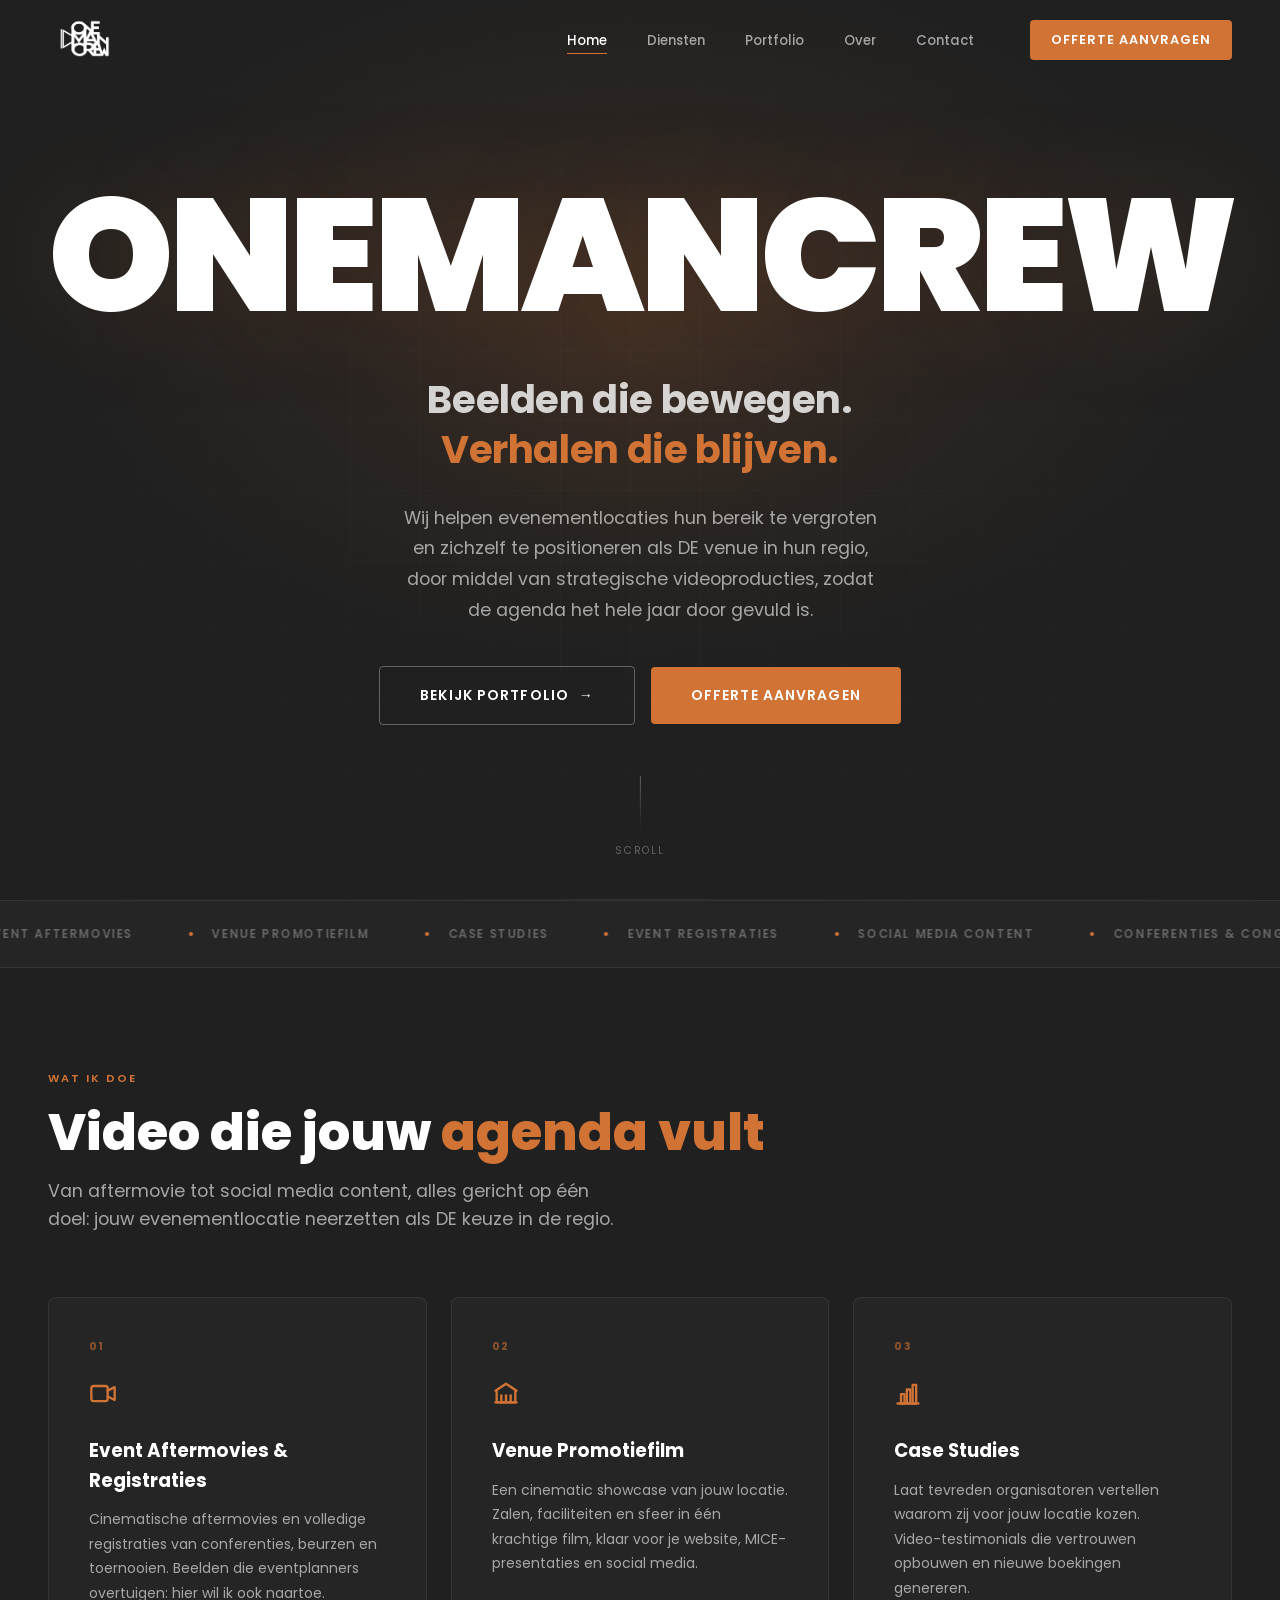
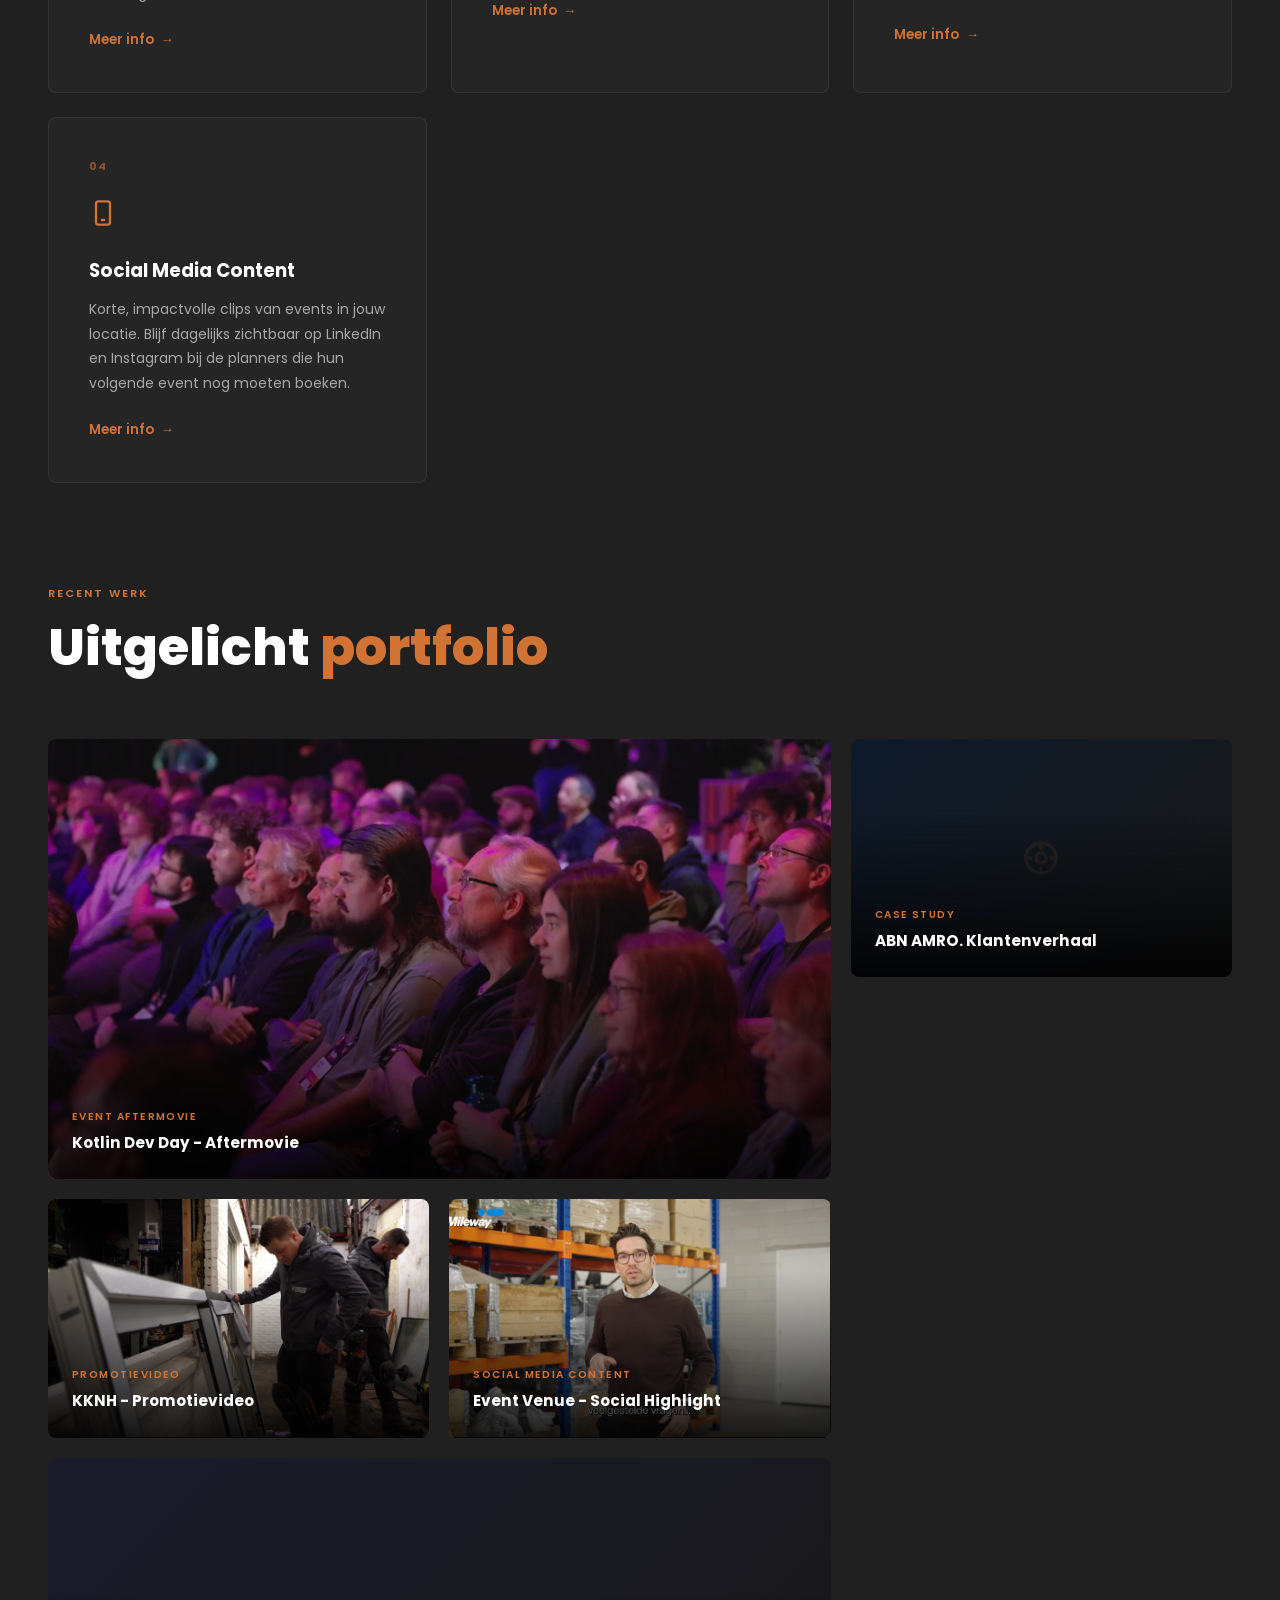
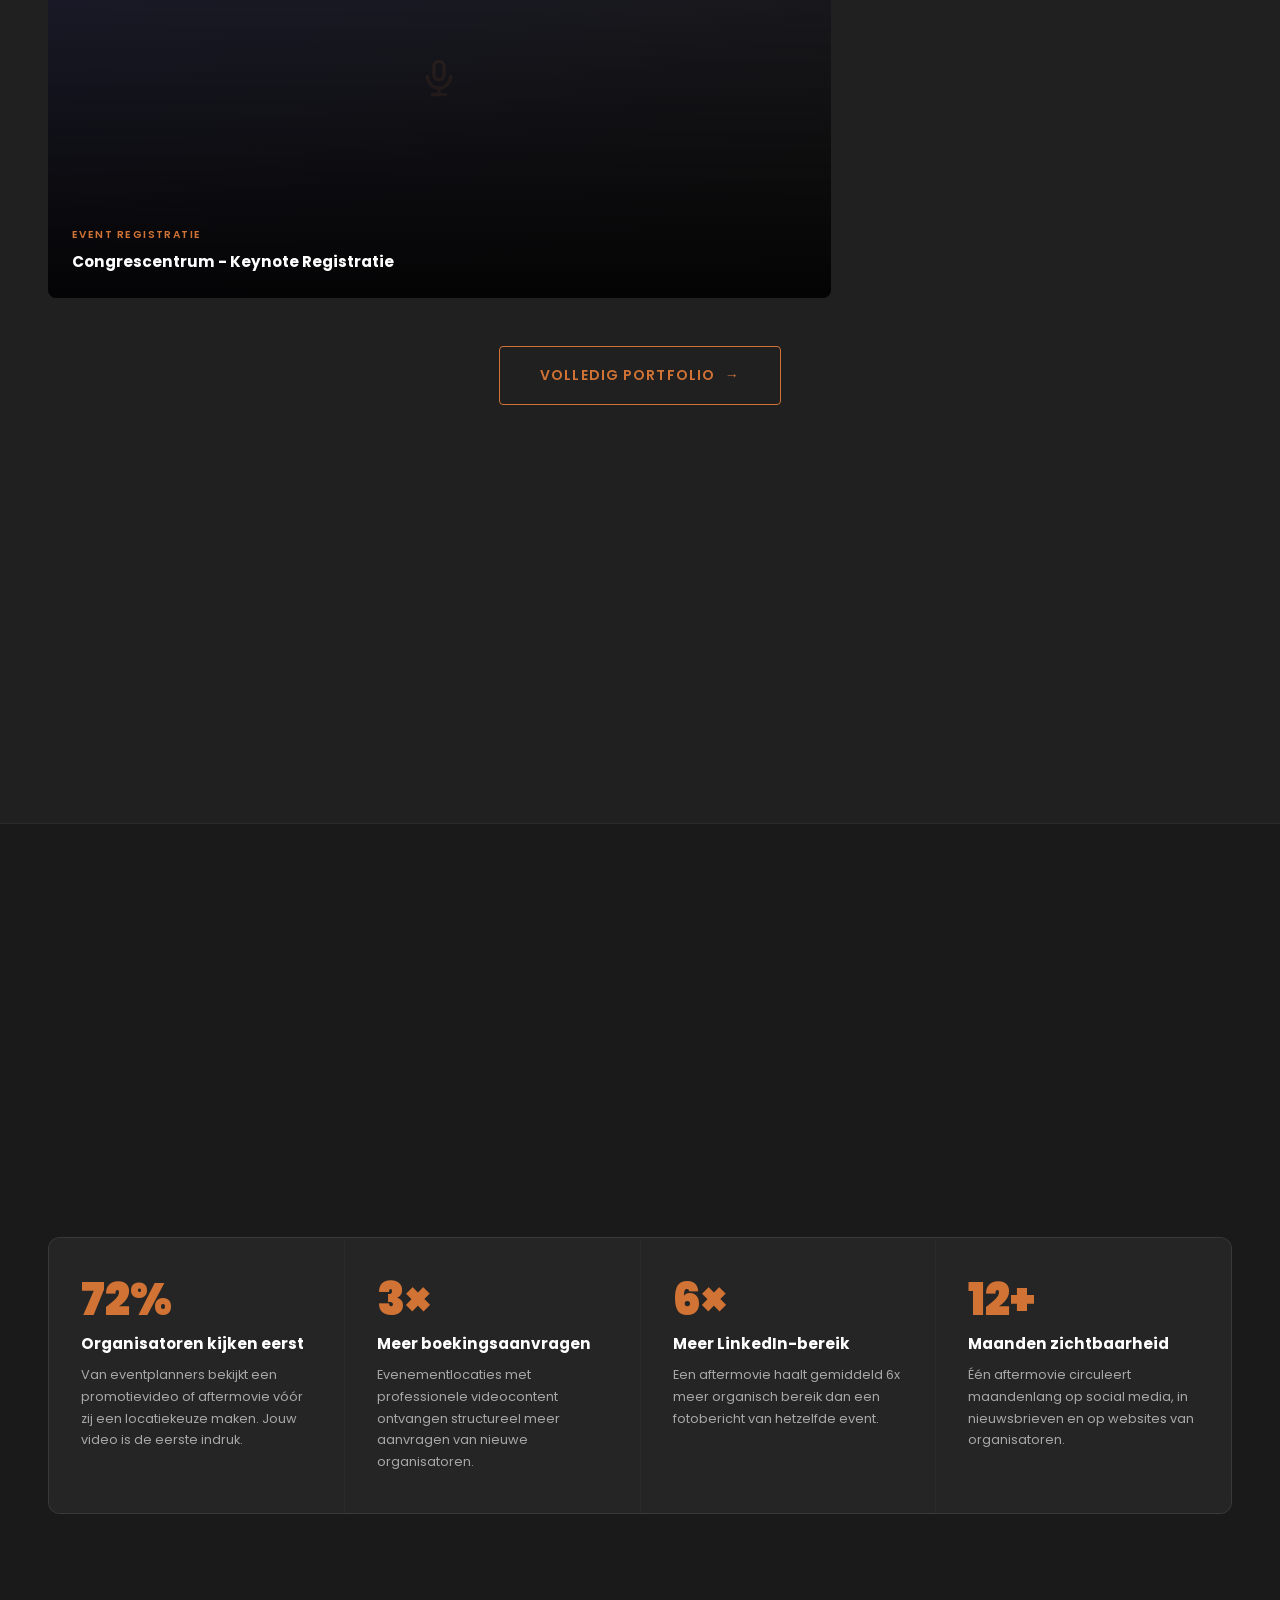
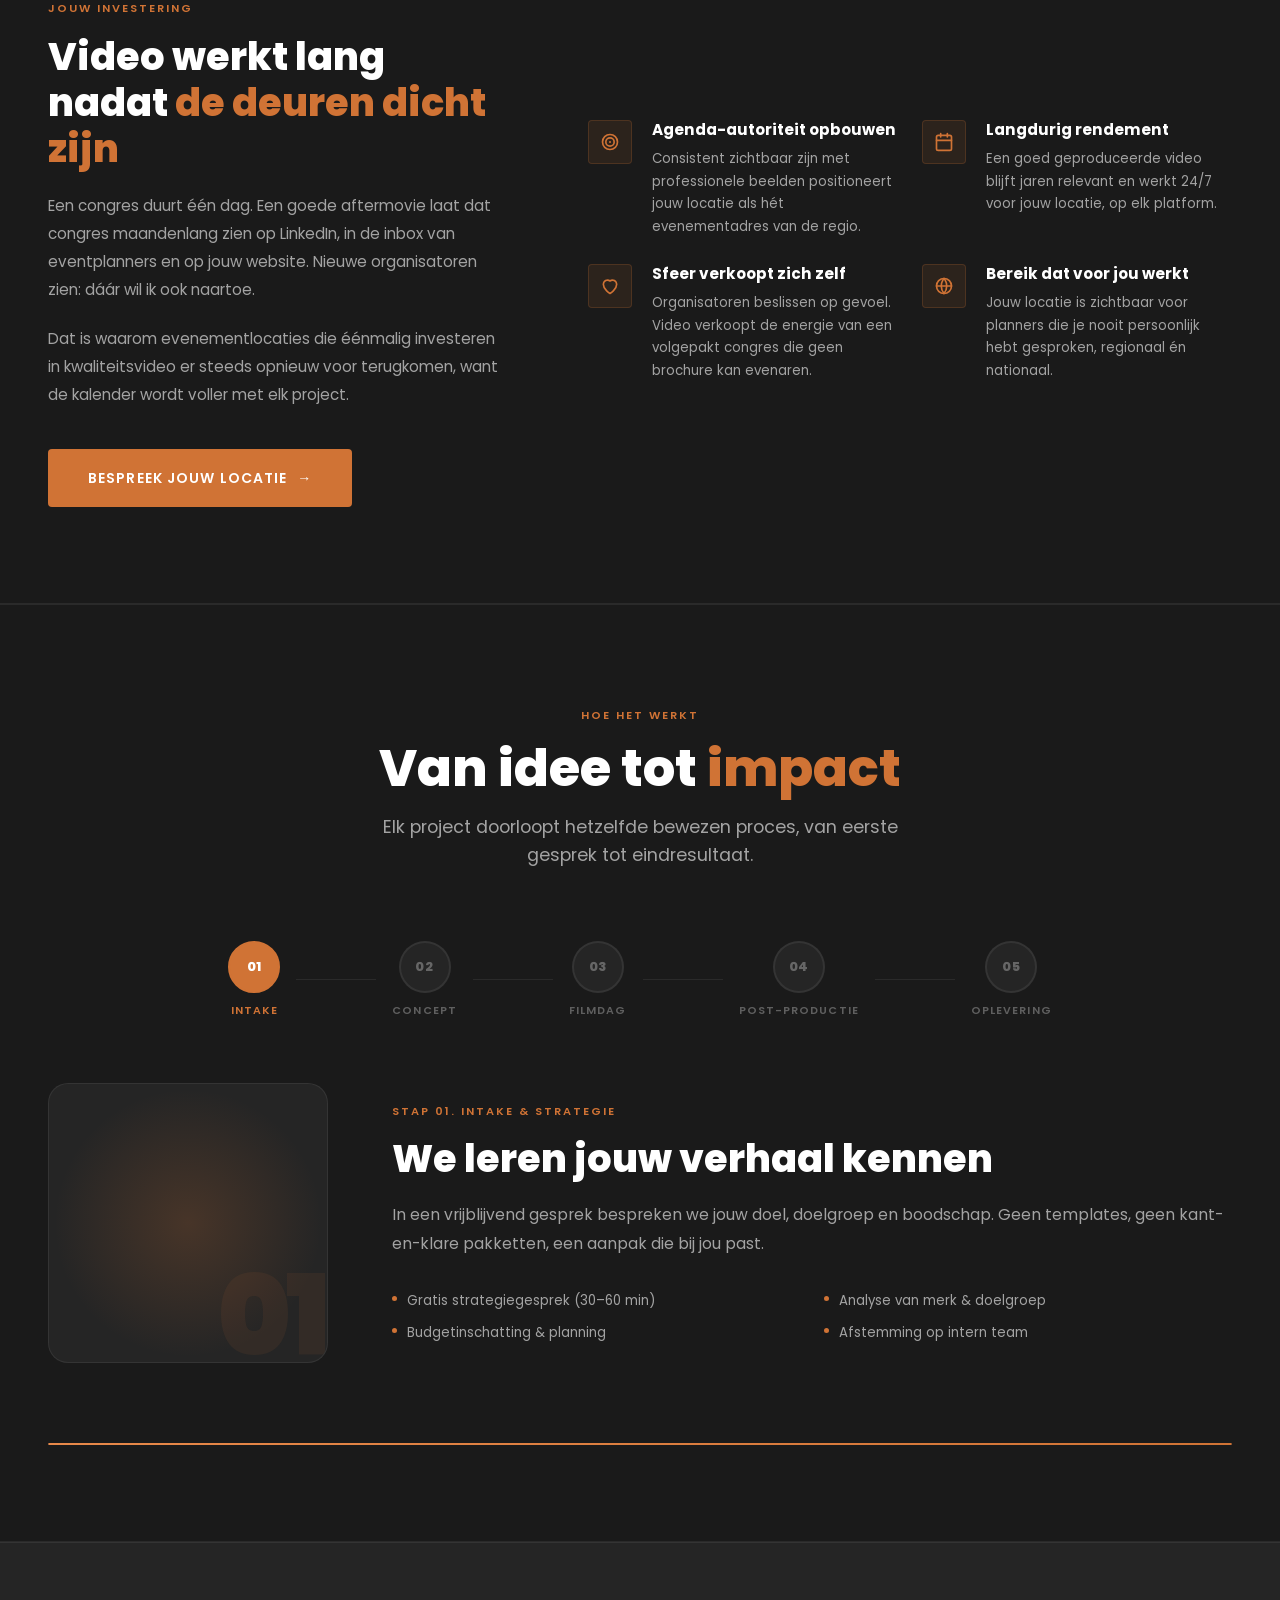
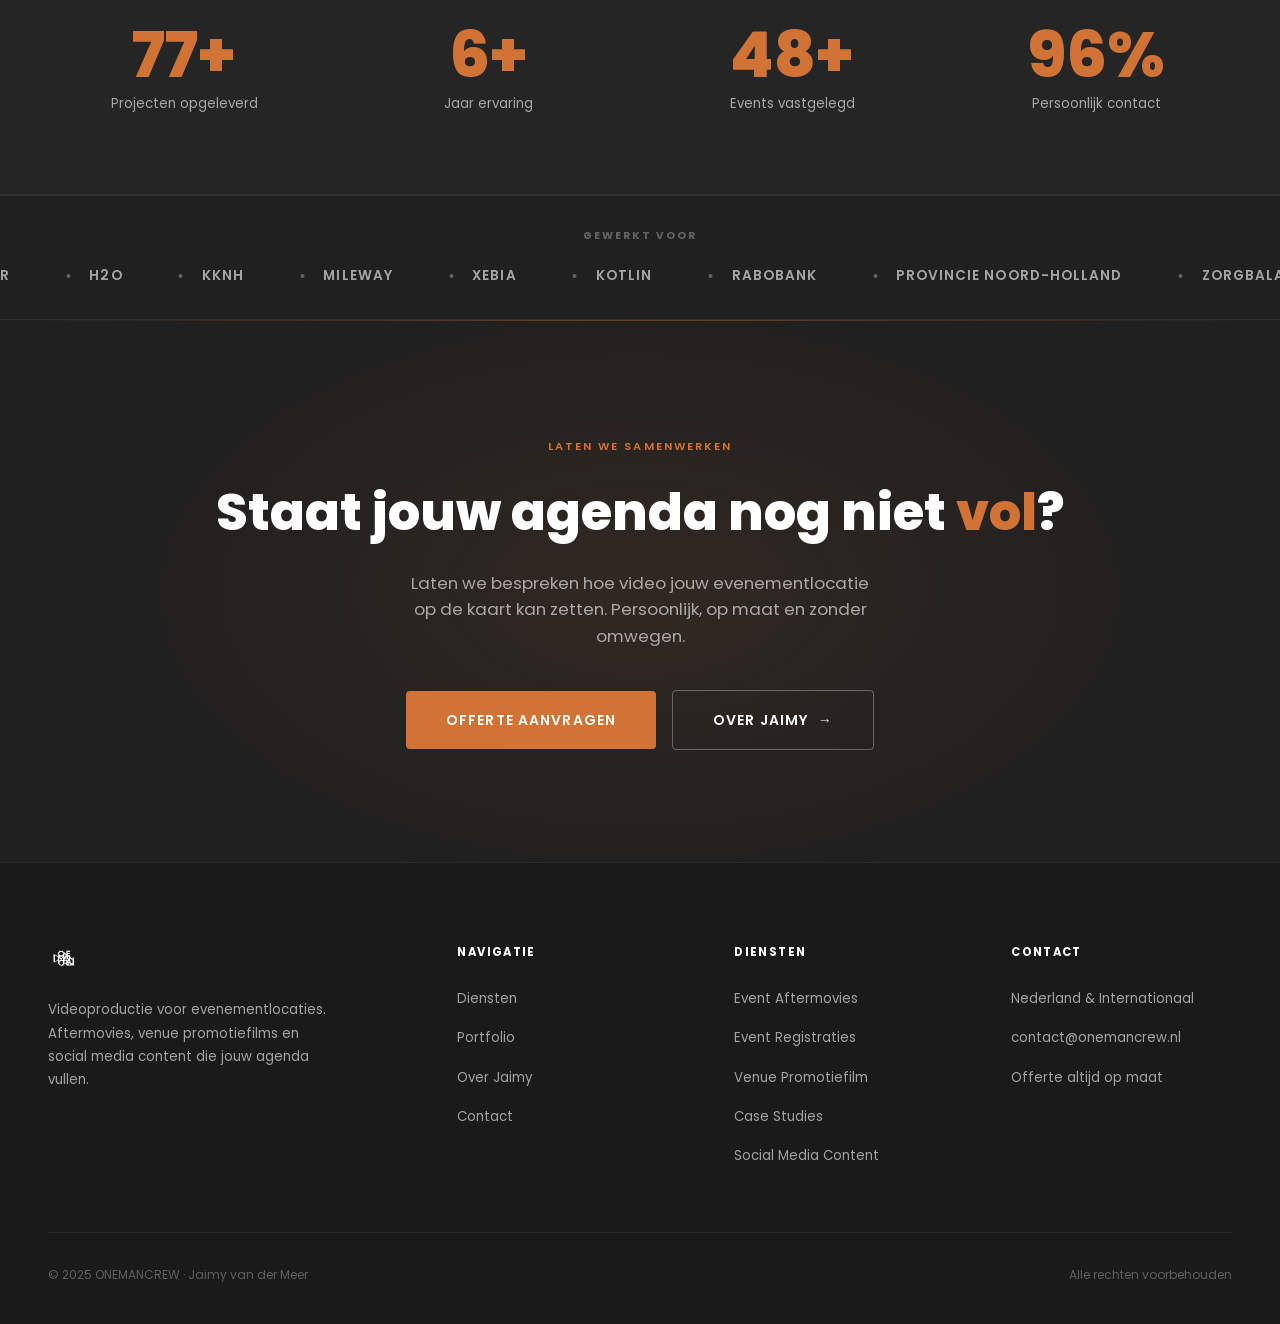
==== index.html @ 34b27e49 "rode draad" ====
<!DOCTYPE html>
<html lang="nl">
<head>
  <meta charset="UTF-8" />
  <meta name="viewport" content="width=device-width, initial-scale=1.0" />
  <meta name="description" content="ONEMANCREW. Videoproductie voor evenementlocaties. Aftermovies, venue promotiefilms en case studies die jouw locatie neerzetten als DE keuze in de regio. Jaimy van der Meer." />
  <title>ONEMANCREW | Cinematische Videoproductie</title>
  <link rel="icon" type="image/svg+xml" href="favicon.svg">
  <link rel="icon" type="image/png" href="logo/logo.png">
  <link rel="stylesheet" href="css/style.css" />
</head>
<body>

<!-- NAVIGATION -->
<header class="header" id="header">
  <nav class="nav container">
    <a href="index.html" class="nav__brand">
      <img src="logo/logo.png" alt="ONEMANCREW" />
    </a>
    <ul class="nav__list" id="navList">
      <li><a href="index.html"     class="nav__link">Home</a></li>
      <li><a href="diensten.html"  class="nav__link">Diensten</a></li>
      <li><a href="portfolio.html" class="nav__link">Portfolio</a></li>
      <li><a href="over.html"      class="nav__link">Over</a></li>
      <li><a href="contact.html"   class="nav__link">Contact</a></li>
    </ul>
    <a href="contact.html" class="btn btn--primary nav__cta">Offerte Aanvragen</a>
    <button class="nav__hamburger" id="hamburger" aria-label="Menu">
      <span></span><span></span><span></span>
    </button>
  </nav>
</header>

<!-- HERO -->
<section class="hero">
  <div class="hero__bg">
    <video class="hero__video" autoplay muted loop playsinline>
      <source src="video/Hero_Websize.mp4" type="video/mp4">
    </video>
    <div class="hero__grid-overlay"></div>
  </div>
  <div class="hero__content">
    <h1 class="hero__title">
      <span class="line-brand">ONEMANCREW</span>
    </h1>
    <p class="hero__tagline">
      Beelden die bewegen.<br><span>Verhalen die blijven.</span>
    </p>
    <p class="hero__subtitle">
      Wij helpen evenementlocaties hun bereik te vergroten en zichzelf te positioneren als DE venue in hun regio, door middel van strategische videoproducties, zodat de agenda het hele jaar door gevuld is.
    </p>
    <div class="hero__actions">
      <a href="portfolio.html" class="btn btn--outline btn--lg">
        Bekijk Portfolio <span class="arrow">→</span>
      </a>
      <a href="contact.html" class="btn btn--primary btn--lg">
        Offerte Aanvragen
      </a>
    </div>
  </div>
  <div class="hero__scroll">
    <div class="hero__scroll-line"></div>
    <span>Scroll</span>
  </div>
</section>

<!-- MARQUEE SERVICES -->
<div class="marquee-section">
  <div class="marquee-track">
    <span class="marquee-item"><span class="marquee-dot"></span>Event Aftermovies</span>
    <span class="marquee-item"><span class="marquee-dot"></span>Venue Promotiefilm</span>
    <span class="marquee-item"><span class="marquee-dot"></span>Case Studies</span>
    <span class="marquee-item"><span class="marquee-dot"></span>Event Registraties</span>
    <span class="marquee-item"><span class="marquee-dot"></span>Social Media Content</span>
    <span class="marquee-item"><span class="marquee-dot"></span>Conferenties &amp; Congressen</span>
    <span class="marquee-item"><span class="marquee-dot"></span>Beurzen &amp; Expo's</span>
    <span class="marquee-item"><span class="marquee-dot"></span>Toernooien</span>
    <span class="marquee-item"><span class="marquee-dot"></span>Congrescentra</span>
    <span class="marquee-item"><span class="marquee-dot"></span>Event Aftermovies</span>
    <span class="marquee-item"><span class="marquee-dot"></span>Venue Promotiefilm</span>
    <span class="marquee-item"><span class="marquee-dot"></span>Case Studies</span>
    <span class="marquee-item"><span class="marquee-dot"></span>Event Registraties</span>
    <span class="marquee-item"><span class="marquee-dot"></span>Social Media Content</span>
    <span class="marquee-item"><span class="marquee-dot"></span>Conferenties &amp; Congressen</span>
    <span class="marquee-item"><span class="marquee-dot"></span>Beurzen &amp; Expo's</span>
    <span class="marquee-item"><span class="marquee-dot"></span>Toernooien</span>
    <span class="marquee-item"><span class="marquee-dot"></span>Congrescentra</span>
  </div>
</div>

<!-- DIENSTEN -->
<section class="section">
  <div class="container">
    <div class="section__header reveal">
      <p class="section__tag">Wat ik doe</p>
      <h2 class="section__title">Video die jouw <span>agenda vult</span></h2>
      <p class="section__subtitle">Van aftermovie tot social media content, alles gericht op één doel: jouw evenementlocatie neerzetten als DE keuze in de regio.</p>
    </div>
    <div class="services-grid">
      <div class="service-card reveal">
        <p class="service-card__num">01</p>
        <div class="service-card__icon"><svg style="color:var(--clr-orange)" width="28" height="28" viewBox="0 0 24 24" fill="none" stroke="currentColor" stroke-width="2" stroke-linecap="round" stroke-linejoin="round"><rect x="2" y="6" width="14" height="13" rx="2"/><path d="M16 10l6-3v11l-6-3"/></svg></div>
        <h3 class="service-card__title">Event Aftermovies &amp; Registraties</h3>
        <p class="service-card__desc">Cinematische aftermovies en volledige registraties van conferenties, beurzen en toernooien. Beelden die eventplanners overtuigen: hier wil ik ook naartoe.</p>
        <a href="diensten.html" class="service-card__link">Meer info <span class="arrow">→</span></a>
      </div>
      <div class="service-card reveal">
        <p class="service-card__num">02</p>
        <div class="service-card__icon"><svg style="color:var(--clr-orange)" width="28" height="28" viewBox="0 0 24 24" fill="none" stroke="currentColor" stroke-width="2" stroke-linecap="round" stroke-linejoin="round"><path d="M3 10l9-6 9 6"/><path d="M4 10v10h16V10"/><line x1="8" y1="14" x2="8" y2="20"/><line x1="12" y1="14" x2="12" y2="20"/><line x1="16" y1="14" x2="16" y2="20"/><line x1="3" y1="20" x2="21" y2="20"/></svg></div>
        <h3 class="service-card__title">Venue Promotiefilm</h3>
        <p class="service-card__desc">Een cinematic showcase van jouw locatie. Zalen, faciliteiten en sfeer in één krachtige film, klaar voor je website, MICE-presentaties en social media.</p>
        <a href="diensten.html" class="service-card__link">Meer info <span class="arrow">→</span></a>
      </div>
      <div class="service-card reveal">
        <p class="service-card__num">03</p>
        <div class="service-card__icon"><svg style="color:var(--clr-orange)" width="28" height="28" viewBox="0 0 24 24" fill="none" stroke="currentColor" stroke-width="2" stroke-linecap="round" stroke-linejoin="round"><line x1="3" y1="21" x2="21" y2="21"/><rect x="6" y="13" width="3" height="8"/><rect x="11" y="9" width="3" height="12"/><rect x="16" y="5" width="3" height="16"/></svg></div>
        <h3 class="service-card__title">Case Studies</h3>
        <p class="service-card__desc">Laat tevreden organisatoren vertellen waarom zij voor jouw locatie kozen. Video-testimonials die vertrouwen opbouwen en nieuwe boekingen genereren.</p>
        <a href="diensten.html" class="service-card__link">Meer info <span class="arrow">→</span></a>
      </div>
      <div class="service-card reveal">
        <p class="service-card__num">04</p>
        <div class="service-card__icon"><svg style="color:var(--clr-orange)" width="28" height="28" viewBox="0 0 24 24" fill="none" stroke="currentColor" stroke-width="2" stroke-linecap="round" stroke-linejoin="round"><rect x="6" y="2" width="12" height="20" rx="2"/><line x1="11" y1="18" x2="13" y2="18"/></svg></div>
        <h3 class="service-card__title">Social Media Content</h3>
        <p class="service-card__desc">Korte, impactvolle clips van events in jouw locatie. Blijf dagelijks zichtbaar op LinkedIn en Instagram bij de planners die hun volgende event nog moeten boeken.</p>
        <a href="diensten.html" class="service-card__link">Meer info <span class="arrow">→</span></a>
      </div>
    </div>
  </div>
</section>

<!-- FEATURED WORK -->
<section class="section" style="padding-top:0">
  <div class="container">
    <div class="section__header reveal">
      <p class="section__tag">Recent werk</p>
      <h2 class="section__title">Uitgelicht <span>portfolio</span></h2>
    </div>
    <div class="portfolio-grid portfolio-grid--home">
      <div class="portfolio-item portfolio-item--large reveal" data-cat="event" data-video-src="video/Aftermovie_Kotlin_Websize.mp4">
        <video class="portfolio-item__video" muted preload="none" playsinline loop poster="thumbnail/Thumbnail_Kotlin.png">
          <source src="video/Aftermovie_Kotlin_Websize.mp4" type="video/mp4">
        </video>
        <div class="portfolio-item__gradient"></div>
        <div class="portfolio-item__overlay">
          <div class="portfolio-item__play">
            <svg viewBox="0 0 24 24"><polygon points="5,3 19,12 5,21"/></svg>
          </div>
          <p class="portfolio-item__overlay-title">Bekijk video</p>
        </div>
        <div class="portfolio-item__info">
          <p class="portfolio-item__cat">Event Aftermovie</p>
          <p class="portfolio-item__title">Kotlin Dev Day - Aftermovie</p>
        </div>
      </div>
      <div class="portfolio-item reveal" data-cat="case">
        <div class="portfolio-item__bg bg-2">
          <div class="portfolio-item__icon"><svg style="color:var(--clr-orange)" width="40" height="40" viewBox="0 0 24 24" fill="none" stroke="currentColor" stroke-width="2" stroke-linecap="round" stroke-linejoin="round"><circle cx="12" cy="12" r="9"/><circle cx="12" cy="12" r="3"/><line x1="12" y1="3" x2="12" y2="6"/><line x1="12" y1="18" x2="12" y2="21"/><line x1="3" y1="12" x2="6" y2="12"/><line x1="18" y1="12" x2="21" y2="12"/></svg></div>
        </div>
        <div class="portfolio-item__overlay">
          <div class="portfolio-item__play">
            <svg viewBox="0 0 24 24"><polygon points="5,3 19,12 5,21"/></svg>
          </div>
          <p class="portfolio-item__overlay-title">Bekijk project</p>
        </div>
        <div class="portfolio-item__info">
          <p class="portfolio-item__cat">Case Study</p>
          <p class="portfolio-item__title">ABN AMRO. Klantenverhaal</p>
        </div>
      </div>
      <div class="portfolio-item reveal" data-cat="promo" data-video-src="video/Promotievideo_KKNH_Websize.mp4">
        <video class="portfolio-item__video" muted preload="none" playsinline loop poster="thumbnail/Thumbnail_KKNH.png">
          <source src="video/Promotievideo_KKNH_Websize.mp4" type="video/mp4">
        </video>
        <div class="portfolio-item__gradient"></div>
        <div class="portfolio-item__overlay">
          <div class="portfolio-item__play">
            <svg viewBox="0 0 24 24"><polygon points="5,3 19,12 5,21"/></svg>
          </div>
          <p class="portfolio-item__overlay-title">Bekijk video</p>
        </div>
        <div class="portfolio-item__info">
          <p class="portfolio-item__cat">Promotievideo</p>
          <p class="portfolio-item__title">KKNH - Promotievideo</p>
        </div>
      </div>
      <div class="portfolio-item reveal" data-cat="social" data-video-src="video/Onboarding_Mileway_Websize.mp4">
        <video class="portfolio-item__video" muted preload="none" playsinline loop poster="thumbnail/Thumbnail_Mileway.png">
          <source src="video/Onboarding_Mileway_Websize.mp4" type="video/mp4">
        </video>
        <div class="portfolio-item__gradient"></div>
        <div class="portfolio-item__overlay">
          <div class="portfolio-item__play">
            <svg viewBox="0 0 24 24"><polygon points="5,3 19,12 5,21"/></svg>
          </div>
          <p class="portfolio-item__overlay-title">Bekijk video</p>
        </div>
        <div class="portfolio-item__info">
          <p class="portfolio-item__cat">Social Media Content</p>
          <p class="portfolio-item__title">Event Venue - Social Highlight</p>
        </div>
      </div>
      <div class="portfolio-item portfolio-item--large reveal" data-cat="event">
        <div class="portfolio-item__bg bg-5">
          <div class="portfolio-item__icon"><svg style="color:var(--clr-orange)" width="40" height="40" viewBox="0 0 24 24" fill="none" stroke="currentColor" stroke-width="2" stroke-linecap="round" stroke-linejoin="round"><rect x="9" y="2" width="6" height="11" rx="3"/><path d="M5 11a7 7 0 0 0 14 0"/><line x1="12" y1="18" x2="12" y2="22"/><line x1="8" y1="22" x2="16" y2="22"/></svg></div>
        </div>
        <div class="portfolio-item__overlay">
          <div class="portfolio-item__play">
            <svg viewBox="0 0 24 24"><polygon points="5,3 19,12 5,21"/></svg>
          </div>
          <p class="portfolio-item__overlay-title">Bekijk project</p>
        </div>
        <div class="portfolio-item__info">
          <p class="portfolio-item__cat">Event Registratie</p>
          <p class="portfolio-item__title">Congrescentrum - Keynote Registratie</p>
        </div>
      </div>
    </div>
    <div style="text-align:center; margin-top:3rem;">
      <a href="portfolio.html" class="btn btn--outline-orange btn--lg">
        Volledig Portfolio <span class="arrow">→</span>
      </a>
    </div>
  </div>
</section>

<!-- SECTOREN -->
<section class="section--sm" style="padding-top:0">
  <div class="container">
    <div class="section__header text-center reveal">
      <p class="section__tag">Locatietypes</p>
      <h2 class="section__title">Werkzaam voor</h2>
    </div>
    <div class="sectors-row reveal">
      <span class="sector-tag">Congrescentra</span>
      <span class="sector-tag">Hotels &amp; Evenementenlocaties</span>
      <span class="sector-tag">Beurshallen</span>
      <span class="sector-tag">Sportlocaties &amp; Arena's</span>
      <span class="sector-tag">Conferenties &amp; Congressen</span>
      <span class="sector-tag">Beurzen &amp; Expo's</span>
      <span class="sector-tag">Toernooien &amp; Competities</span>
      <span class="sector-tag">Culturele Centra</span>
    </div>
  </div>
</section>

<!-- ROI / WAARDE -->
<section class="roi-section section">
  <div class="container">
    <div class="section__header text-center reveal">
      <p class="section__tag">De waarde van video</p>
      <h2 class="section__title">Waarom evenementlocaties investeren in <span>video</span></h2>
      <p class="section__subtitle">Video is niet langer optioneel voor evenementlocaties. Het is het krachtigste middel om organisatoren te overtuigen, agenda's te vullen en jouw reputatie te bouwen.</p>
    </div>

    <!-- Stat cards -->
    <div class="roi-grid reveal">
      <div class="roi-card">
        <div class="roi-card__stat">72%</div>
        <h3 class="roi-card__title">Organisatoren kijken eerst</h3>
        <p class="roi-card__desc">Van eventplanners bekijkt een promotievideo of aftermovie vóór zij een locatiekeuze maken. Jouw video is de eerste indruk.</p>
      </div>
      <div class="roi-card">
        <div class="roi-card__stat">3×</div>
        <h3 class="roi-card__title">Meer boekingsaanvragen</h3>
        <p class="roi-card__desc">Evenementlocaties met professionele videocontent ontvangen structureel meer aanvragen van nieuwe organisatoren.</p>
      </div>
      <div class="roi-card">
        <div class="roi-card__stat">6×</div>
        <h3 class="roi-card__title">Meer LinkedIn-bereik</h3>
        <p class="roi-card__desc">Een aftermovie haalt gemiddeld 6x meer organisch bereik dan een fotobericht van hetzelfde event.</p>
      </div>
      <div class="roi-card">
        <div class="roi-card__stat">12+</div>
        <h3 class="roi-card__title">Maanden zichtbaarheid</h3>
        <p class="roi-card__desc">Één aftermovie circuleert maandenlang op social media, in nieuwsbrieven en op websites van organisatoren.</p>
      </div>
    </div>

    <!-- Redenen -->
    <div class="col-2 col-2--14">
      <div class="reveal-left">
        <p class="section__tag">Jouw investering</p>
        <h3 style="font-size:clamp(1.7rem,3vw,2.5rem);font-weight:800;line-height:1.2;margin-bottom:1.25rem">Video werkt lang nadat <span style="color:var(--clr-orange)">de deuren dicht zijn</span></h3>
        <p style="font-size:.95rem;color:var(--clr-white-60);line-height:1.85;margin-bottom:1.25rem">Een congres duurt één dag. Een goede aftermovie laat dat congres maandenlang zien op LinkedIn, in de inbox van eventplanners en op jouw website. Nieuwe organisatoren zien: dáár wil ik ook naartoe.</p>
        <p style="font-size:.95rem;color:var(--clr-white-60);line-height:1.85">Dat is waarom evenementlocaties die éénmalig investeren in kwaliteitsvideo er steeds opnieuw voor terugkomen, want de kalender wordt voller met elk project.</p>
        <div style="margin-top:2.5rem">
          <a href="contact.html" class="btn btn--primary btn--lg">Bespreek jouw locatie <span class="arrow">→</span></a>
        </div>
      </div>
      <div class="roi-reasons reveal-right">
        <div class="roi-reason">
          <div class="roi-reason__icon"><svg style="color:var(--clr-orange)" width="20" height="20" viewBox="0 0 24 24" fill="none" stroke="currentColor" stroke-width="2"><circle cx="12" cy="12" r="9"/><circle cx="12" cy="12" r="5"/><circle cx="12" cy="12" r="1.2" fill="currentColor" stroke="none"/></svg></div>
          <div>
            <h4 class="roi-reason__title">Agenda-autoriteit opbouwen</h4>
            <p class="roi-reason__desc">Consistent zichtbaar zijn met professionele beelden positioneert jouw locatie als hét evenementadres van de regio.</p>
          </div>
        </div>
        <div class="roi-reason">
          <div class="roi-reason__icon"><svg style="color:var(--clr-orange)" width="20" height="20" viewBox="0 0 24 24" fill="none" stroke="currentColor" stroke-width="2" stroke-linecap="round" stroke-linejoin="round"><rect x="3" y="4" width="18" height="18" rx="2"/><line x1="16" y1="2" x2="16" y2="6"/><line x1="8" y1="2" x2="8" y2="6"/><line x1="3" y1="10" x2="21" y2="10"/></svg></div>
          <div>
            <h4 class="roi-reason__title">Langdurig rendement</h4>
            <p class="roi-reason__desc">Een goed geproduceerde video blijft jaren relevant en werkt 24/7 voor jouw locatie, op elk platform.</p>
          </div>
        </div>
        <div class="roi-reason">
          <div class="roi-reason__icon"><svg style="color:var(--clr-orange)" width="20" height="20" viewBox="0 0 24 24" fill="none" stroke="currentColor" stroke-width="2" stroke-linecap="round" stroke-linejoin="round"><path d="M12 21s-8-4.5-8-11a5 5 0 0 1 8-4 5 5 0 0 1 8 4c0 6.5-8 11-8 11z"/></svg></div>
          <div>
            <h4 class="roi-reason__title">Sfeer verkoopt zich zelf</h4>
            <p class="roi-reason__desc">Organisatoren beslissen op gevoel. Video verkoopt de energie van een volgepakt congres die geen brochure kan evenaren.</p>
          </div>
        </div>
        <div class="roi-reason">
          <div class="roi-reason__icon"><svg style="color:var(--clr-orange)" width="20" height="20" viewBox="0 0 24 24" fill="none" stroke="currentColor" stroke-width="2" stroke-linecap="round" stroke-linejoin="round"><circle cx="12" cy="12" r="9"/><line x1="3" y1="12" x2="21" y2="12"/><path d="M12 3a14 14 0 0 1 0 18a14 14 0 0 1 0-18z"/></svg></div>
          <div>
            <h4 class="roi-reason__title">Bereik dat voor jou werkt</h4>
            <p class="roi-reason__desc">Jouw locatie is zichtbaar voor planners die je nooit persoonlijk hebt gesproken, regionaal én nationaal.</p>
          </div>
        </div>
      </div>
    </div>
  </div>
</section>

<!-- INTERACTIEF PROCES -->
<section class="process-interactive section">
  <div class="container">
    <div class="section__header text-center reveal">
      <p class="section__tag">Hoe het werkt</p>
      <h2 class="section__title">Van idee tot <span>impact</span></h2>
      <p class="section__subtitle" style="margin:1rem auto 0">Elk project doorloopt hetzelfde bewezen proces, van eerste gesprek tot eindresultaat.</p>
    </div>

    <!-- Step indicator -->
    <div class="process-steps reveal">
      <button class="process-step active" data-step="0">
        <div class="process-step__circle">01</div>
        <span class="process-step__name">Intake</span>
      </button>
      <div class="process-step__line"></div>
      <button class="process-step" data-step="1">
        <div class="process-step__circle">02</div>
        <span class="process-step__name">Concept</span>
      </button>
      <div class="process-step__line"></div>
      <button class="process-step" data-step="2">
        <div class="process-step__circle">03</div>
        <span class="process-step__name">Filmdag</span>
      </button>
      <div class="process-step__line"></div>
      <button class="process-step" data-step="3">
        <div class="process-step__circle">04</div>
        <span class="process-step__name">Post-productie</span>
      </button>
      <div class="process-step__line"></div>
      <button class="process-step" data-step="4">
        <div class="process-step__circle">05</div>
        <span class="process-step__name">Oplevering</span>
      </button>
    </div>

    <!-- Content panels -->
    <div class="process-content">

      <div class="process-panel active" data-panel="0">
        <div class="process-panel__visual">
          <div class="process-panel__bg-num">01</div>
        </div>
        <div class="process-panel__body">
          <p class="process-panel__tag">Stap 01. Intake &amp; Strategie</p>
          <h3 class="process-panel__title">We leren jouw verhaal kennen</h3>
          <p class="process-panel__desc">In een vrijblijvend gesprek bespreken we jouw doel, doelgroep en boodschap. Geen templates, geen kant-en-klare pakketten, een aanpak die bij jou past.</p>
          <div class="process-panel__details">
            <div class="process-detail">Gratis strategiegesprek (30–60 min)</div>
            <div class="process-detail">Analyse van merk &amp; doelgroep</div>
            <div class="process-detail">Budgetinschatting &amp; planning</div>
            <div class="process-detail">Afstemming op intern team</div>
          </div>
        </div>
      </div>

      <div class="process-panel" data-panel="1">
        <div class="process-panel__visual">
          <div class="process-panel__bg-num">02</div>
        </div>
        <div class="process-panel__body">
          <p class="process-panel__tag">Stap 02. Concept &amp; Voorbereiding</p>
          <h3 class="process-panel__title">Concept wordt strategie</h3>
          <p class="process-panel__desc">We ontwikkelen een concreet videoconcept: script of storyboard, shot list, locatieverkenning en een strakke planning. Zo weet iedereen precies wat er gaat gebeuren.</p>
          <div class="process-panel__details">
            <div class="process-detail">Script of storyboard op maat</div>
            <div class="process-detail">Shot list &amp; draaidag planning</div>
            <div class="process-detail">Locatiescout (on-site of remote)</div>
            <div class="process-detail">Briefing van alle betrokkenen</div>
          </div>
        </div>
      </div>

      <div class="process-panel" data-panel="2">
        <div class="process-panel__visual">
          <div class="process-panel__bg-num">03</div>
        </div>
        <div class="process-panel__body">
          <p class="process-panel__tag">Stap 03. Filmdag</p>
          <h3 class="process-panel__title">Cinema-kwaliteit op de set</h3>
          <p class="process-panel__desc">Met professionele cinema-apparatuur en jarenlange ervaring zorgen we voor beelden die opvallen. Eén draaidag, geen verrassingen, alles is voorbereid.</p>
          <div class="process-panel__details">
            <div class="process-detail">Sony FX6 / FX3 cinema camera</div>
            <div class="process-detail">Professionele verlichting &amp; audio</div>
            <div class="process-detail">Op locatie bij jou of elders</div>
            <div class="process-detail">Begeleiding van interviews</div>
          </div>
        </div>
      </div>

      <div class="process-panel" data-panel="3">
        <div class="process-panel__visual">
          <div class="process-panel__bg-num">04</div>
        </div>
        <div class="process-panel__body">
          <p class="process-panel__tag">Stap 04. Post-productie</p>
          <h3 class="process-panel__title">Jouw verhaal tot leven gewekt</h3>
          <p class="process-panel__desc">Editing, kleurgrading, sound design en motion graphics. Alles wordt zorgvuldig samengesteld tot een video die jouw boodschap krachtig overbrengt.</p>
          <div class="process-panel__details">
            <div class="process-detail">Professionele kleurgrading</div>
            <div class="process-detail">Sound design &amp; muzieklicenties</div>
            <div class="process-detail">Ondertitels &amp; grafische elementen</div>
            <div class="process-detail">Revisieronde(s) inbegrepen</div>
          </div>
        </div>
      </div>

      <div class="process-panel" data-panel="4">
        <div class="process-panel__visual">
          <div class="process-panel__bg-num">05</div>
        </div>
        <div class="process-panel__body">
          <p class="process-panel__tag">Stap 05. Oplevering</p>
          <h3 class="process-panel__title">Klaar voor gebruik. Klaar voor resultaat.</h3>
          <p class="process-panel__desc">Je ontvangt de finale video in de formats die je nodig hebt: website, LinkedIn, intern gebruik of evenement. Klaar voor directe inzet.</p>
          <div class="process-panel__details">
            <div class="process-detail">Levering in alle gewenste formats</div>
            <div class="process-detail">Geoptimaliseerd voor elk platform</div>
            <div class="process-detail">Raw footage op aanvraag</div>
            <div class="process-detail">Nazorg &amp; advies inbegrepen</div>
          </div>
        </div>
      </div>

    </div>

    <!-- Voortgangsbalk -->
    <div class="process-progress-bar">
      <div class="process-progress-fill"></div>
    </div>

  </div>
</section>

<!-- STATS -->
<div class="stats-section">
  <div class="container">
    <div class="stats-grid">
      <div class="stat-item reveal">
        <div class="stat-item__number"><span data-count="80">0</span><span style="color:var(--clr-orange)">+</span></div>
        <p class="stat-item__label">Projecten opgeleverd</p>
      </div>
      <div class="stat-item reveal">
        <div class="stat-item__number"><span data-count="7">0</span><span style="color:var(--clr-orange)">+</span></div>
        <p class="stat-item__label">Jaar ervaring</p>
      </div>
      <div class="stat-item reveal">
        <div class="stat-item__number"><span data-count="50">0</span><span style="color:var(--clr-orange)">+</span></div>
        <p class="stat-item__label">Events vastgelegd</p>
      </div>
      <div class="stat-item reveal">
        <div class="stat-item__number"><span data-count="100">0</span><span style="color:var(--clr-orange)">%</span></div>
        <p class="stat-item__label">Persoonlijk contact</p>
      </div>
    </div>
  </div>
</div>

<!-- CLIENTS MARQUEE -->
<div class="marquee-section marquee-section--clients">
  <div class="marquee-clients-label">Gewerkt voor</div>
  <div class="marquee-track marquee-track--clients">
    <span class="marquee-item marquee-item--client"><span class="marquee-dot marquee-dot--white"></span>H2O</span>
    <span class="marquee-item marquee-item--client"><span class="marquee-dot marquee-dot--white"></span>KKNH</span>
    <span class="marquee-item marquee-item--client"><span class="marquee-dot marquee-dot--white"></span>Mileway</span>
    <span class="marquee-item marquee-item--client"><span class="marquee-dot marquee-dot--white"></span>Xebia</span>
    <span class="marquee-item marquee-item--client"><span class="marquee-dot marquee-dot--white"></span>Kotlin</span>
    <span class="marquee-item marquee-item--client"><span class="marquee-dot marquee-dot--white"></span>Rabobank</span>
    <span class="marquee-item marquee-item--client"><span class="marquee-dot marquee-dot--white"></span>Provincie Noord-Holland</span>
    <span class="marquee-item marquee-item--client"><span class="marquee-dot marquee-dot--white"></span>Zorgbalans</span>
    <span class="marquee-item marquee-item--client"><span class="marquee-dot marquee-dot--white"></span>Telstar</span>
    <span class="marquee-item marquee-item--client"><span class="marquee-dot marquee-dot--white"></span>Kopzorg Alkmaar</span>
    <span class="marquee-item marquee-item--client"><span class="marquee-dot marquee-dot--white"></span>H2O</span>
    <span class="marquee-item marquee-item--client"><span class="marquee-dot marquee-dot--white"></span>KKNH</span>
    <span class="marquee-item marquee-item--client"><span class="marquee-dot marquee-dot--white"></span>Mileway</span>
    <span class="marquee-item marquee-item--client"><span class="marquee-dot marquee-dot--white"></span>Xebia</span>
    <span class="marquee-item marquee-item--client"><span class="marquee-dot marquee-dot--white"></span>Kotlin</span>
    <span class="marquee-item marquee-item--client"><span class="marquee-dot marquee-dot--white"></span>Rabobank</span>
    <span class="marquee-item marquee-item--client"><span class="marquee-dot marquee-dot--white"></span>Provincie Noord-Holland</span>
    <span class="marquee-item marquee-item--client"><span class="marquee-dot marquee-dot--white"></span>Zorgbalans</span>
    <span class="marquee-item marquee-item--client"><span class="marquee-dot marquee-dot--white"></span>Telstar</span>
    <span class="marquee-item marquee-item--client"><span class="marquee-dot marquee-dot--white"></span>Kopzorg Alkmaar</span>
  </div>
</div>

<!-- CTA -->
<section class="cta-section">
  <div class="container">
    <div class="cta-section__content">
      <p class="section__tag">Laten we samenwerken</p>
      <h2 class="cta-section__title">Staat jouw agenda nog niet <span style="color:var(--clr-orange)">vol</span>?</h2>
      <p class="cta-section__subtitle">Laten we bespreken hoe video jouw evenementlocatie op de kaart kan zetten. Persoonlijk, op maat en zonder omwegen.</p>
      <div class="cta-section__actions">
        <a href="contact.html" class="btn btn--primary btn--lg">Offerte Aanvragen</a>
        <a href="over.html"    class="btn btn--outline btn--lg">Over Jaimy <span class="arrow">→</span></a>
      </div>
    </div>
  </div>
</section>

<!-- FOOTER -->
<footer class="footer">
  <div class="container">
    <div class="footer__grid">
      <div>
        <a href="index.html" class="footer__logo">
          <img src="logo/logo.png" alt="ONEMANCREW" style="height:32px;width:auto;display:block" />
        </a>
        <p class="footer__brand-text">Videoproductie voor evenementlocaties. Aftermovies, venue promotiefilms en social media content die jouw agenda vullen.</p>
      </div>
      <div>
        <h4 class="footer__heading">Navigatie</h4>
        <ul class="footer__list">
          <li><a href="diensten.html">Diensten</a></li>
          <li><a href="portfolio.html">Portfolio</a></li>
          <li><a href="over.html">Over Jaimy</a></li>
          <li><a href="contact.html">Contact</a></li>
        </ul>
      </div>
      <div>
        <h4 class="footer__heading">Diensten</h4>
        <ul class="footer__list">
          <li><span>Event Aftermovies</span></li>
          <li><span>Event Registraties</span></li>
          <li><span>Venue Promotiefilm</span></li>
          <li><span>Case Studies</span></li>
          <li><span>Social Media Content</span></li>
        </ul>
      </div>
      <div>
        <h4 class="footer__heading">Contact</h4>
        <ul class="footer__list">
          <li><span>Nederland &amp; Internationaal</span></li>
          <li><a href="mailto:contact@onemancrew.nl">contact@onemancrew.nl</a></li>
          <li><span>Offerte altijd op maat</span></li>
        </ul>
      </div>
    </div>
    <div class="footer__bottom">
      <p>&copy; 2025 ONEMANCREW &middot; Jaimy van der Meer</p>
      <p>Alle rechten voorbehouden</p>
    </div>
  </div>
</footer>

<!-- VIDEO LIGHTBOX -->
<div id="videoLightbox" class="lightbox" role="dialog" aria-modal="true">
  <div class="lightbox__backdrop"></div>
  <div class="lightbox__inner">
    <button class="lightbox__close" aria-label="Sluiten">
      <svg viewBox="0 0 24 24" width="18" height="18" fill="none" stroke="currentColor" stroke-width="2.5"><line x1="18" y1="6" x2="6" y2="18"/><line x1="6" y1="6" x2="18" y2="18"/></svg>
    </button>
    <video class="lightbox__video" controls playsinline></video>
    <div class="lightbox__meta">
      <p class="lightbox__cat"></p>
      <p class="lightbox__title"></p>
    </div>
  </div>
</div>

<script src="js/main.js"></script>
</body>
</html>
---- css/style.css ----
@import url('https://fonts.googleapis.com/css2?family=Poppins:ital,wght@0,300;0,400;0,500;0,600;0,700;0,800;0,900;1,300;1,400&display=swap');

/* ================================
   CSS CUSTOM PROPERTIES
================================ */
:root {
  --clr-orange:       #d07335;
  --clr-orange-hover: #bb6229;
  --clr-orange-light: #e8894a;
  --clr-dark:         #202020;
  --clr-dark-2:       #252525;
  --clr-dark-3:       #2a2a2a;
  --clr-dark-card:    #1a1a1a;
  --clr-dark-border:  rgba(255,255,255,0.07);
  --clr-white:        #ffffff;
  --clr-white-80:     rgba(255,255,255,0.8);
  --clr-white-60:     rgba(255,255,255,0.6);
  --clr-white-30:     rgba(255,255,255,0.3);
  --clr-white-10:     rgba(255,255,255,0.1);
  --clr-orange-10:    rgba(208,115,53,0.1);
  --clr-orange-20:    rgba(208,115,53,0.2);

  --font: 'Poppins', sans-serif;

  --container-max:     1280px;
  --container-pad:     clamp(1.5rem, 5vw, 3rem);
  --nav-height:        80px;

  --radius:    4px;
  --radius-md: 8px;
  --radius-lg: 12px;
  --radius-xl: 20px;
  --radius-full: 9999px;

  --transition:      0.3s ease;
  --transition-slow: 0.6s cubic-bezier(0.4,0,0.2,1);

  --shadow-card:   0 8px 32px rgba(0,0,0,0.4);
  --shadow-orange: 0 8px 24px rgba(208,115,53,0.4);
}

/* ================================
   RESET & BASE
================================ */
*, *::before, *::after { margin:0; padding:0; box-sizing:border-box; }
html { scroll-behavior:smooth; overflow-x: hidden; }
body {
  font-family: var(--font);
  background: var(--clr-dark);
  color: var(--clr-white);
  line-height: 1.6;
  overflow-x: hidden;
  -webkit-font-smoothing: antialiased;
}
a { color:inherit; text-decoration:none; transition:color var(--transition); }
ul, ol { list-style:none; }
img, video { max-width:100%; display:block; }
button { cursor:pointer; border:none; background:none; font-family:var(--font); }
input, textarea, select { font-family:var(--font); }

/* ================================
   LAYOUT UTILITIES
================================ */
.container {
  max-width: var(--container-max);
  margin: 0 auto;
  padding: 0 var(--container-pad);
}
.section        { padding: 6rem 0; }
.section--sm    { padding: 4rem 0; }
.section--lg    { padding: 8rem 0; }

.section__tag {
  display: inline-block;
  font-size: .7rem;
  font-weight: 600;
  letter-spacing: .18em;
  text-transform: uppercase;
  color: var(--clr-orange);
  margin-bottom: 1rem;
}
.section__title {
  font-size: clamp(2rem, 4vw, 3.2rem);
  font-weight: 800;
  line-height: 1.1;
}
.section__title span { color: var(--clr-orange); }
.section__subtitle {
  font-size: 1.1rem;
  color: var(--clr-white-60);
  max-width: 580px;
  margin-top: 1rem;
}
.section__header { margin-bottom: 4rem; }

.text-center { text-align: center; }
.text-center .section__subtitle { margin: 1rem auto 0; }

/* ================================
   BUTTONS
================================ */
.btn {
  display: inline-flex;
  align-items: center;
  gap: .6rem;
  padding: .9rem 2rem;
  font-size: .8rem;
  font-weight: 600;
  letter-spacing: .08em;
  text-transform: uppercase;
  border-radius: var(--radius);
  transition: all var(--transition);
  position: relative;
  overflow: hidden;
  cursor: pointer;
}
.btn--primary {
  background: var(--clr-orange);
  color: var(--clr-white);
}
.btn--primary:hover {
  background: var(--clr-orange-hover);
  transform: translateY(-2px);
  box-shadow: var(--shadow-orange);
}
.btn--outline {
  border: 1.5px solid var(--clr-white-30);
  color: var(--clr-white);
}
.btn--outline:hover {
  border-color: var(--clr-white);
  transform: translateY(-2px);
}
.btn--outline-orange {
  border: 1.5px solid var(--clr-orange);
  color: var(--clr-orange);
}
.btn--outline-orange:hover {
  background: var(--clr-orange);
  color: var(--clr-white);
  transform: translateY(-2px);
}
.btn--lg { padding: 1.1rem 2.5rem; font-size: .875rem; }
.btn .arrow { transition: transform var(--transition); display:inline-block; }
.btn:hover .arrow { transform: translateX(5px); }

/* ================================
   NAVIGATION
================================ */
.header {
  position: fixed;
  top: 0; left: 0; right: 0;
  z-index: 1000;
  height: var(--nav-height);
  transition: background var(--transition), backdrop-filter var(--transition), box-shadow var(--transition);
}
.header.scrolled {
  background: rgba(32,32,32,.96);
  backdrop-filter: blur(20px);
  -webkit-backdrop-filter: blur(20px);
  box-shadow: 0 1px 0 var(--clr-dark-border);
}
.nav {
  display: flex;
  align-items: center;
  height: 100%;
  gap: 2.5rem;
}
.nav__brand {
  display: flex;
  align-items: center;
  flex-shrink: 0;
  height: 75px;
}
.nav__brand img {
  height: 75px;
  width: auto;
  display: block;
  object-fit: contain;
}
.nav__brand .one   { color: var(--clr-orange); }
.nav__brand .man   { color: var(--clr-white); }
.nav__brand .crew  { color: var(--clr-white-60); }
.nav__list {
  display: flex;
  align-items: center;
  gap: 2.5rem;
  margin-left: auto;
}
.nav__link {
  font-size: .83rem;
  font-weight: 500;
  color: var(--clr-white-60);
  position: relative;
}
.nav__link::after {
  content: '';
  position: absolute;
  bottom: -4px; left: 0;
  width: 0; height: 1.5px;
  background: var(--clr-orange);
  transition: width var(--transition);
}
.nav__link:hover, .nav__link.active { color: var(--clr-white); }
.nav__link:hover::after, .nav__link.active::after { width: 100%; }
.nav__cta { margin-left: 1rem; padding: .6rem 1.3rem; flex-shrink:0; }
.nav__hamburger {
  display: none;
  flex-direction: column;
  justify-content: center;
  gap: 5px;
  width: 40px; height: 40px;
  padding: 8px;
  margin-left: auto;
}
.nav__hamburger span {
  display: block;
  width: 100%; height: 1.5px;
  background: var(--clr-white);
  transition: all var(--transition);
  transform-origin: center;
}
.nav__hamburger.open span:nth-child(1) { transform: translateY(6.5px) rotate(45deg); }
.nav__hamburger.open span:nth-child(2) { opacity:0; transform: scaleX(0); }
.nav__hamburger.open span:nth-child(3) { transform: translateY(-6.5px) rotate(-45deg); }

/* ================================
   HERO — HOMEPAGE
================================ */
.hero {
  position: relative;
  min-height: 100vh;
  display: flex;
  align-items: center;
  justify-content: center;
  overflow: hidden;
  background: var(--clr-dark);
}
.hero__bg {
  position: absolute;
  inset: 0;
  z-index: 0;
}
.hero__video {
  position: absolute;
  inset: 0;
  width: 100%;
  height: 100%;
  object-fit: cover;
  opacity: 0.2;
  z-index: 0;
}
.hero__bg::before {
  content: '';
  position: absolute;
  inset: 0;
  background:
    radial-gradient(ellipse 70% 60% at 50% 35%, rgba(208,115,53,.12) 0%, transparent 65%),
    radial-gradient(ellipse 40% 40% at 50% 38%, rgba(208,115,53,.06) 0%, transparent 55%);
}
.hero__bg::after {
  content: '';
  position: absolute;
  bottom: 0; left: 0; right: 0;
  height: 1px;
  background: linear-gradient(90deg, transparent, rgba(255,255,255,.06), transparent);
}
.hero__grid-overlay {
  position: absolute;
  inset: 0;
  background-image:
    linear-gradient(rgba(255,255,255,.018) 1px, transparent 1px),
    linear-gradient(90deg, rgba(255,255,255,.018) 1px, transparent 1px);
  background-size: 70px 70px;
  -webkit-mask-image: radial-gradient(ellipse 85% 85% at 50% 50%, black, transparent);
  mask-image: radial-gradient(ellipse 85% 85% at 50% 50%, black, transparent);
}
.hero__content {
  position: relative;
  z-index: 1;
  text-align: center;
  width: 100%;
  padding: 0 var(--container-pad);
  display: flex;
  flex-direction: column;
  align-items: center;
}
.hero__title {
  font-size: clamp(4.5rem, 13vw, 10rem);
  font-weight: 900;
  line-height: 1;
  letter-spacing: -.03em;
  text-align: center;
  width: 100%;
  margin-bottom: 2.5rem;
  opacity: 0;
  animation: fadeInUp .9s cubic-bezier(0.2, 0, 0.2, 1) .1s forwards;
}
.hero__title .line-brand {
  display: block;
  color: var(--clr-white);
  text-shadow: 0 0 120px rgba(208,115,53,.15);
}
.hero__tagline {
  font-size: clamp(1.4rem, 3vw, 2.4rem);
  font-weight: 700;
  line-height: 1.3;
  color: var(--clr-white-80);
  margin-bottom: 1.75rem;
  opacity: 0;
  animation: fadeInUp .8s ease .35s forwards;
  letter-spacing: -.01em;
  text-align: center;
}
.hero__tagline span { color: var(--clr-orange); }
.hero__subtitle {
  font-size: clamp(.95rem, 1.8vw, 1.1rem);
  color: var(--clr-white-60);
  max-width: 480px;
  margin: 0 auto 2.5rem;
  font-weight: 400;
  line-height: 1.75;
  opacity: 0;
  animation: fadeInUp .8s ease .55s forwards;
}
.hero__actions {
  display: flex;
  align-items: center;
  justify-content: center;
  gap: 1rem;
  flex-wrap: wrap;
  opacity: 0;
  animation: fadeInUp .8s ease .75s forwards;
}
.hero__scroll {
  position: absolute;
  bottom: 2.5rem;
  left: 50%;
  transform: translateX(-50%);
  display: flex;
  flex-direction: column;
  align-items: center;
  gap: .75rem;
  color: var(--clr-white-30);
  font-size: .65rem;
  letter-spacing: .18em;
  text-transform: uppercase;
  z-index: 1;
  opacity: 0;
  animation: fadeIn 1s ease 1.1s forwards;
}
.hero__scroll-line {
  width: 1px; height: 55px;
  background: linear-gradient(to bottom, var(--clr-white-30), transparent);
  animation: scrollPulse 2s ease infinite;
}

/* ================================
   PAGE HERO (subpages)
================================ */
.page-hero {
  position: relative;
  padding-top: calc(var(--nav-height) + 6rem);
  padding-bottom: 5rem;
  overflow: hidden;
}
.page-hero::before {
  content: '';
  position: absolute;
  inset: 0;
  background: radial-gradient(ellipse 60% 80% at 15% 50%, rgba(208,115,53,.06) 0%, transparent 65%);
}
.page-hero__content { position: relative; z-index: 1; }
.page-hero__tag {
  display: inline-block;
  font-size: .7rem;
  font-weight: 600;
  letter-spacing: .18em;
  text-transform: uppercase;
  color: var(--clr-orange);
  margin-bottom: 1rem;
}
.page-hero__title {
  font-size: clamp(2.8rem, 7vw, 5.5rem);
  font-weight: 800;
  line-height: 1.0;
  max-width: 820px;
}
.page-hero__title span { color: var(--clr-orange); }
.page-hero__subtitle {
  font-size: 1.1rem;
  color: var(--clr-white-60);
  max-width: 560px;
  margin-top: 1.5rem;
}
.page-hero__line {
  width: 60px; height: 3px;
  background: var(--clr-orange);
  border-radius: 2px;
  margin-top: 2rem;
}

/* ================================
   MARQUEE
================================ */
.marquee-section {
  padding: 1.5rem 0;
  border-top: 1px solid var(--clr-dark-border);
  border-bottom: 1px solid var(--clr-dark-border);
  overflow: hidden;
  background: var(--clr-dark-2);
}
.marquee-track {
  display: flex;
  gap: 3.5rem;
  animation: marquee 22s linear infinite;
  width: max-content;
}
.marquee-item {
  display: flex;
  align-items: center;
  gap: 1.2rem;
  font-size: .72rem;
  font-weight: 600;
  letter-spacing: .14em;
  text-transform: uppercase;
  color: var(--clr-white-30);
  white-space: nowrap;
  flex-shrink: 0;
}
.marquee-dot {
  width: 4px; height: 4px;
  border-radius: 50%;
  background: var(--clr-orange);
}

/* ================================
   SERVICE CARDS
================================ */
.services-grid {
  display: grid;
  grid-template-columns: repeat(auto-fit, minmax(290px, 1fr));
  gap: 1.5rem;
}
.service-card {
  background: var(--clr-dark-2);
  border: 1px solid var(--clr-dark-border);
  border-radius: var(--radius-md);
  padding: 2.5rem;
  position: relative;
  overflow: hidden;
  transition: all var(--transition-slow);
}
.service-card::before {
  content: '';
  position: absolute;
  top: 0; left: 0; right: 0;
  height: 2px;
  background: var(--clr-orange);
  transform: scaleX(0);
  transform-origin: left;
  transition: transform var(--transition);
}
.service-card:hover::before { transform: scaleX(1); }
.service-card:hover {
  background: var(--clr-dark-3);
  border-color: var(--clr-orange-20);
  transform: translateY(-5px);
  box-shadow: var(--shadow-card);
}
.service-card__num {
  font-size: .68rem;
  font-weight: 700;
  letter-spacing: .12em;
  color: var(--clr-orange);
  opacity: .6;
  margin-bottom: 1.5rem;
}
.service-card__icon {
  font-size: 1.8rem;
  margin-bottom: 1.5rem;
  line-height: 1;
}
.service-card__title {
  font-size: 1.15rem;
  font-weight: 700;
  margin-bottom: .75rem;
}
.service-card__desc {
  font-size: .875rem;
  color: var(--clr-white-60);
  line-height: 1.75;
}
.service-card__link {
  display: inline-flex;
  align-items: center;
  gap: .4rem;
  font-size: .83rem;
  font-weight: 600;
  color: var(--clr-orange);
  margin-top: 1.5rem;
  transition: gap var(--transition);
}
.service-card__link:hover { gap: .75rem; }

/* ================================
   PORTFOLIO
================================ */
.portfolio-filters {
  display: flex;
  align-items: center;
  gap: .75rem;
  flex-wrap: wrap;
  margin-bottom: 2.5rem;
}
.filter-btn {
  padding: .45rem 1.25rem;
  font-size: .8rem;
  font-weight: 500;
  color: var(--clr-white-60);
  border: 1px solid var(--clr-dark-border);
  border-radius: var(--radius-full);
  transition: all var(--transition);
  background: transparent;
}
.filter-btn:hover { color: var(--clr-white); border-color: var(--clr-white-30); }
.filter-btn.active {
  background: var(--clr-orange);
  border-color: var(--clr-orange);
  color: var(--clr-white);
}
.portfolio-grid {
  display: grid;
  grid-template-columns: repeat(3, 1fr);
  gap: 1.25rem;
}
.portfolio-grid--home { grid-template-columns: repeat(3, 1fr); }

.portfolio-item {
  position: relative;
  border-radius: var(--radius-md);
  overflow: hidden;
  aspect-ratio: 16/10;
  cursor: pointer;
  transition: transform var(--transition);
}
.portfolio-item:hover { transform: scale(1.02); }
.portfolio-item--large { grid-column: span 2; aspect-ratio: 16/9; }

.portfolio-item__bg {
  position: absolute;
  inset: 0;
  transition: transform .4s ease;
}
.portfolio-item:hover .portfolio-item__bg { transform: scale(1.05); }

.portfolio-item__bg::after {
  content: '';
  position: absolute;
  inset: 0;
  background: linear-gradient(to bottom, transparent 30%, rgba(0,0,0,.85) 100%);
  z-index: 1;
}
.portfolio-item__icon {
  position: absolute;
  inset: 0;
  display: flex;
  align-items: center;
  justify-content: center;
  font-size: 2.5rem;
  opacity: .12;
  z-index: 0;
}
.portfolio-item__overlay {
  position: absolute;
  inset: 0;
  background: rgba(208,115,53,.88);
  display: flex;
  flex-direction: column;
  align-items: center;
  justify-content: center;
  opacity: 0;
  transition: opacity var(--transition);
  z-index: 3;
}
.portfolio-item:hover .portfolio-item__overlay { opacity: 1; }
.portfolio-item__play {
  width: 60px; height: 60px;
  border-radius: 50%;
  border: 2px solid white;
  display: flex;
  align-items: center;
  justify-content: center;
  margin-bottom: 1rem;
}
.portfolio-item__play svg { width:22px; height:22px; fill:white; margin-left:3px; }
.portfolio-item__overlay-title {
  font-size: 1rem;
  font-weight: 700;
  color: white;
}
.portfolio-item__info {
  position: absolute;
  bottom: 0; left: 0; right: 0;
  padding: 1.5rem;
  z-index: 2;
}
.portfolio-item__cat {
  font-size: .65rem;
  font-weight: 600;
  letter-spacing: .14em;
  text-transform: uppercase;
  color: var(--clr-orange);
  margin-bottom: .35rem;
}
.portfolio-item__title {
  font-size: .95rem;
  font-weight: 700;
  color: var(--clr-white);
}

/* Video thumbnails in portfolio items */
.portfolio-item__video {
  position: absolute;
  inset: 0;
  width: 100%;
  height: 100%;
  object-fit: cover;
  z-index: 0;
  transition: transform .4s ease;
}
.portfolio-item:hover .portfolio-item__video { transform: scale(1.05); }
.portfolio-item__gradient {
  position: absolute;
  inset: 0;
  background: linear-gradient(to bottom, transparent 30%, rgba(0,0,0,.85) 100%);
  z-index: 1;
  pointer-events: none;
}

/* Gradient backgrounds for portfolio items */
.bg-1 { background: linear-gradient(135deg, #2a1a0e 0%, #1a1a1a 100%); }
.bg-2 { background: linear-gradient(135deg, #0e1a2a 0%, #181818 100%); }
.bg-3 { background: linear-gradient(135deg, #1a2a15 0%, #181818 100%); }
.bg-4 { background: linear-gradient(135deg, #2a1520 0%, #181818 100%); }
.bg-5 { background: linear-gradient(135deg, #1a1a2a 0%, #181818 100%); }
.bg-6 { background: linear-gradient(135deg, #2a2215 0%, #181818 100%); }
.bg-7 { background: linear-gradient(135deg, #1e2a1a 0%, #181818 100%); }
.bg-8 { background: linear-gradient(135deg, #2a1a1a 0%, #181818 100%); }
.bg-9 { background: linear-gradient(135deg, #1a2028 0%, #181818 100%); }

/* ================================
   STATS
================================ */
.stats-section {
  padding: 5rem 0;
  border-top: 1px solid var(--clr-dark-border);
  border-bottom: 1px solid var(--clr-dark-border);
  background: var(--clr-dark-2);
}
.stats-grid {
  display: grid;
  grid-template-columns: repeat(4, 1fr);
  gap: 2rem;
}
.stat-item { text-align: center; }
.stat-item__number {
  font-size: clamp(2.5rem, 5vw, 4rem);
  font-weight: 800;
  line-height: 1;
  margin-bottom: .4rem;
}
.stat-item__number span { color: var(--clr-orange); }
.stat-item__label {
  font-size: .83rem;
  color: var(--clr-white-60);
  font-weight: 400;
}

/* ================================
   SECTORS
================================ */
.sectors-row {
  display: flex;
  align-items: center;
  justify-content: center;
  gap: .75rem;
  flex-wrap: wrap;
}
.sector-tag {
  padding: .6rem 1.5rem;
  border: 1px solid var(--clr-dark-border);
  border-radius: var(--radius-full);
  font-size: .83rem;
  color: var(--clr-white-60);
  font-weight: 500;
  transition: all var(--transition);
}
.sector-tag:hover { border-color: var(--clr-orange); color: var(--clr-orange); }

/* ================================
   CTA SECTION
================================ */
.cta-section {
  position: relative;
  padding: 7rem 0;
  text-align: center;
  overflow: hidden;
}
.cta-section::before {
  content: '';
  position: absolute;
  inset: 0;
  background: radial-gradient(ellipse 60% 80% at 50% 50%, rgba(208,115,53,.1) 0%, transparent 70%);
}
.cta-section::after {
  content: '';
  position: absolute;
  top: 0; left: 0; right: 0;
  height: 1px;
  background: linear-gradient(90deg, transparent, rgba(208,115,53,.4), transparent);
}
.cta-section__content { position: relative; z-index: 1; }
.cta-section__title {
  font-size: clamp(2rem, 4vw, 3.2rem);
  font-weight: 800;
  margin-bottom: 1rem;
}
.cta-section__subtitle {
  font-size: 1.05rem;
  color: var(--clr-white-60);
  max-width: 480px;
  margin: 0 auto 2.5rem;
}
.cta-section__actions {
  display: flex;
  align-items: center;
  justify-content: center;
  gap: 1rem;
  flex-wrap: wrap;
}

/* ================================
   ABOUT
================================ */
.about-grid {
  display: grid;
  grid-template-columns: 1fr 1.1fr;
  gap: 5rem;
  align-items: center;
}
.about-image {
  position: relative;
}
.about-image__frame {
  position: relative;
  aspect-ratio: 3/4;
  border-radius: var(--radius-lg);
  overflow: hidden;
  background: var(--clr-dark-3);
  border: 1px solid var(--clr-dark-border);
}
.about-image__placeholder {
  position: absolute;
  inset: 0;
  display: flex;
  align-items: center;
  justify-content: center;
  font-size: 6rem;
  color: var(--clr-white-10);
  background: linear-gradient(160deg, #2a2018 0%, #1a1a1a 100%);
}
.about-image__accent {
  position: absolute;
  bottom: -16px;
  right: -16px;
  width: 100px; height: 100px;
  border-radius: var(--radius-md);
  background: var(--clr-orange);
  z-index: -1;
  opacity: .7;
}
.about-image__badge {
  position: absolute;
  bottom: 2rem;
  left: -2rem;
  background: var(--clr-dark-2);
  border: 1px solid var(--clr-dark-border);
  border-radius: var(--radius-md);
  padding: 1rem 1.5rem;
  z-index: 2;
}
.about-image__badge-number {
  font-size: 1.8rem;
  font-weight: 800;
  color: var(--clr-orange);
  line-height: 1;
}
.about-image__badge-label {
  font-size: .72rem;
  color: var(--clr-white-60);
  margin-top: .2rem;
}
.about-text__tag {
  font-size: .7rem;
  font-weight: 600;
  letter-spacing: .18em;
  text-transform: uppercase;
  color: var(--clr-orange);
  margin-bottom: 1rem;
}
.about-text__title {
  font-size: clamp(2rem, 3.5vw, 2.8rem);
  font-weight: 800;
  line-height: 1.15;
  margin-bottom: 1.5rem;
}
.about-text p {
  font-size: 1.05rem;
  color: var(--clr-white-60);
  line-height: 1.85;
  margin-bottom: 1.25rem;
}
.about-text__divider {
  width: 50px; height: 3px;
  background: var(--clr-orange);
  border-radius: 2px;
  margin: 2rem 0;
}
.gear-grid {
  display: grid;
  grid-template-columns: 1fr 1fr;
  gap: .6rem .75rem;
  margin-top: 1.5rem;
}
.gear-item {
  display: flex;
  align-items: center;
  gap: .6rem;
  font-size: .83rem;
  color: var(--clr-white-60);
}
.gear-dot {
  width: 5px; height: 5px;
  border-radius: 50%;
  background: var(--clr-orange);
  flex-shrink: 0;
}

/* ================================
   VALUES
================================ */
.values-grid {
  display: grid;
  grid-template-columns: repeat(2, 1fr);
  gap: 1.5rem;
}
.value-card {
  background: var(--clr-dark-2);
  border: 1px solid var(--clr-dark-border);
  border-radius: var(--radius-md);
  padding: 2.5rem;
  transition: border-color var(--transition);
}
.value-card:hover { border-color: var(--clr-orange-20); }
.value-card__num {
  font-size: 2.8rem;
  font-weight: 900;
  color: var(--clr-orange);
  opacity: .18;
  line-height: 1;
  margin-bottom: 1rem;
}
.value-card__title {
  font-size: 1.1rem;
  font-weight: 700;
  margin-bottom: .6rem;
}
.value-card__desc {
  font-size: .875rem;
  color: var(--clr-white-60);
  line-height: 1.75;
}

/* ================================
   PROCESS
================================ */
.process-list {
  position: relative;
  display: flex;
  flex-direction: column;
}
.process-list::before {
  content: '';
  position: absolute;
  left: 23px; top: 24px; bottom: 24px;
  width: 1px;
  background: var(--clr-dark-border);
}
.process-item {
  display: flex;
  gap: 1.75rem;
  padding: 2.25rem 0;
}
.process-item__num {
  width: 48px; height: 48px;
  border-radius: 50%;
  background: var(--clr-dark-2);
  border: 1px solid var(--clr-dark-border);
  display: flex;
  align-items: center;
  justify-content: center;
  font-size: .83rem;
  font-weight: 700;
  color: var(--clr-orange);
  flex-shrink: 0;
  position: relative;
  z-index: 1;
  transition: all var(--transition);
}
.process-item:hover .process-item__num {
  background: var(--clr-orange);
  color: white;
  border-color: var(--clr-orange);
}
.process-item__title {
  font-size: 1.1rem;
  font-weight: 700;
  margin-bottom: .5rem;
  padding-top: .75rem;
}
.process-item__desc {
  font-size: .875rem;
  color: var(--clr-white-60);
  line-height: 1.75;
}

/* ================================
   PRICING BAND
================================ */
.pricing-band {
  background: var(--clr-dark-2);
  border: 1px solid var(--clr-dark-border);
  border-radius: var(--radius-lg);
  padding: 3rem 4rem;
  display: flex;
  align-items: center;
  justify-content: space-between;
  gap: 2rem;
  position: relative;
  overflow: hidden;
}
.pricing-band::before {
  content: '';
  position: absolute;
  left: 0; top: 0; bottom: 0;
  width: 3px;
  background: var(--clr-orange);
}
.pricing-band__label {
  font-size: .7rem;
  font-weight: 600;
  letter-spacing: .18em;
  text-transform: uppercase;
  color: var(--clr-orange);
  margin-bottom: .5rem;
}
.pricing-band__range {
  font-size: clamp(1.8rem, 3vw, 2.5rem);
  font-weight: 800;
}
.pricing-band__note {
  font-size: .875rem;
  color: var(--clr-white-60);
  max-width: 400px;
  line-height: 1.7;
}

/* ================================
   CONTACT
================================ */
.contact-layout {
  display: grid;
  grid-template-columns: 1fr 1.6fr;
  gap: 5rem;
  align-items: start;
}
.contact-info__title {
  font-size: 1.5rem;
  font-weight: 700;
  margin-bottom: 1rem;
}
.contact-info__text {
  font-size: .95rem;
  color: var(--clr-white-60);
  line-height: 1.8;
  margin-bottom: 3rem;
}
.contact-details { display: flex; flex-direction: column; gap: 1.5rem; }
.contact-detail { display: flex; align-items: flex-start; gap: 1rem; }
.contact-detail__icon {
  width: 44px; height: 44px;
  border-radius: var(--radius);
  background: var(--clr-orange-10);
  border: 1px solid var(--clr-orange-20);
  display: flex;
  align-items: center;
  justify-content: center;
  font-size: 1.15rem;
  flex-shrink: 0;
}
.contact-detail__label {
  font-size: .65rem;
  font-weight: 600;
  letter-spacing: .12em;
  text-transform: uppercase;
  color: var(--clr-orange);
  margin-bottom: .2rem;
}
.contact-detail__value {
  font-size: .95rem;
  color: var(--clr-white);
}
.contact-form {
  background: var(--clr-dark-2);
  border: 1px solid var(--clr-dark-border);
  border-radius: var(--radius-lg);
  padding: 2.5rem;
}
.form-title {
  font-size: 1.25rem;
  font-weight: 700;
  margin-bottom: .5rem;
}
.form-subtitle {
  font-size: .875rem;
  color: var(--clr-white-60);
  margin-bottom: 2rem;
}
.form-row {
  display: grid;
  grid-template-columns: 1fr 1fr;
  gap: 1rem;
  margin-bottom: 1rem;
}
.form-group { display: flex; flex-direction: column; gap: .5rem; }
.form-group.full { grid-column: span 2; }
.form-label {
  font-size: .78rem;
  font-weight: 500;
  color: var(--clr-white-60);
}
.form-label.req::after { content: ' *'; color: var(--clr-orange); }
.form-input, .form-select, .form-textarea {
  background: var(--clr-dark-3);
  border: 1px solid var(--clr-dark-border);
  border-radius: var(--radius);
  padding: .85rem 1rem;
  color: var(--clr-white);
  font-size: .875rem;
  transition: border-color var(--transition);
  outline: none;
  width: 100%;
}
.form-input::placeholder, .form-textarea::placeholder { color: var(--clr-white-30); }
.form-input:focus, .form-select:focus, .form-textarea:focus { border-color: var(--clr-orange); }
.form-select {
  appearance: none;
  background-image: url("data:image/svg+xml,%3Csvg xmlns='http://www.w3.org/2000/svg' width='12' height='8' viewBox='0 0 12 8'%3E%3Cpath fill='%23ffffff60' d='M6 8L0 0h12z'/%3E%3C/svg%3E");
  background-repeat: no-repeat;
  background-position: right 1rem center;
  padding-right: 2.5rem;
  cursor: pointer;
}
.form-select option { background: #2a2a2a; color: white; }
.form-textarea { resize: vertical; min-height: 130px; }
.form-submit { width: 100%; margin-top: 1.5rem; justify-content: center; }

/* ================================
   FEATURED INTRO STRIP
================================ */
.intro-strip {
  display: flex;
  align-items: center;
  gap: 1.5rem;
  padding: 2rem 0;
  border-bottom: 1px solid var(--clr-dark-border);
  margin-bottom: 4rem;
}
.intro-strip__label {
  font-size: .7rem;
  font-weight: 600;
  letter-spacing: .16em;
  text-transform: uppercase;
  color: var(--clr-orange);
  white-space: nowrap;
}
.intro-strip__line { flex: 1; height: 1px; background: var(--clr-dark-border); }

/* ================================
   FOOTER
================================ */
.footer {
  background: var(--clr-dark-card);
  border-top: 1px solid var(--clr-dark-border);
  padding: 5rem 0 2.5rem;
}
.footer__grid {
  display: grid;
  grid-template-columns: 1.6fr 1fr 1fr 1fr;
  gap: 3.5rem;
  margin-bottom: 4rem;
}
.footer__logo {
  font-size: 1.3rem;
  font-weight: 900;
  letter-spacing: .06em;
  display: inline-block;
  margin-bottom: 1rem;
}
.footer__logo .one  { color: var(--clr-orange); }
.footer__logo .man  { color: var(--clr-white); }
.footer__logo .crew { color: var(--clr-white-60); }
.footer__brand-text {
  font-size: .83rem;
  color: var(--clr-white-60);
  line-height: 1.75;
  max-width: 280px;
}
.footer__heading {
  font-size: .72rem;
  font-weight: 700;
  letter-spacing: .12em;
  text-transform: uppercase;
  color: var(--clr-white);
  margin-bottom: 1.5rem;
}
.footer__list { display: flex; flex-direction: column; gap: .85rem; }
.footer__list a, .footer__list span {
  font-size: .83rem;
  color: var(--clr-white-60);
  transition: color var(--transition);
}
.footer__list a:hover { color: var(--clr-orange); }
.footer__bottom {
  display: flex;
  align-items: center;
  justify-content: space-between;
  padding-top: 2rem;
  border-top: 1px solid var(--clr-dark-border);
  font-size: .75rem;
  color: var(--clr-white-30);
}

/* ================================
   ROI / VALUE SECTION
================================ */
.roi-section {
  background: var(--clr-dark-card);
  border-top: 1px solid var(--clr-dark-border);
  border-bottom: 1px solid var(--clr-dark-border);
}
.roi-grid {
  display: grid;
  grid-template-columns: repeat(4, 1fr);
  gap: 1px;
  background: var(--clr-dark-border);
  border: 1px solid var(--clr-dark-border);
  border-radius: var(--radius-lg);
  overflow: hidden;
  margin-bottom: 5rem;
}
.roi-card {
  background: var(--clr-dark-2);
  padding: 2.5rem 2rem;
  transition: background var(--transition);
}
.roi-card:hover { background: var(--clr-dark-3); }
.roi-card__stat {
  font-size: clamp(2rem, 3.5vw, 3rem);
  font-weight: 900;
  color: var(--clr-orange);
  line-height: 1;
  margin-bottom: .6rem;
}
.roi-card__title {
  font-size: .95rem;
  font-weight: 700;
  margin-bottom: .5rem;
}
.roi-card__desc {
  font-size: .8rem;
  color: var(--clr-white-60);
  line-height: 1.7;
}
.roi-reasons {
  display: grid;
  grid-template-columns: 1fr 1fr;
  gap: 1.5rem;
}
.roi-reason {
  display: flex;
  gap: 1.25rem;
  align-items: flex-start;
}
.roi-reason__icon {
  width: 44px; height: 44px;
  border-radius: var(--radius);
  background: var(--clr-orange-10);
  border: 1px solid var(--clr-orange-20);
  display: flex;
  align-items: center;
  justify-content: center;
  font-size: 1.1rem;
  flex-shrink: 0;
  margin-top: .1rem;
}
.roi-reason__title {
  font-size: .95rem;
  font-weight: 700;
  margin-bottom: .35rem;
}
.roi-reason__desc {
  font-size: .83rem;
  color: var(--clr-white-60);
  line-height: 1.7;
}

@media (max-width: 1024px) {
  .roi-grid { grid-template-columns: repeat(2, 1fr); }
  .roi-reasons { grid-template-columns: 1fr; }
}
@media (max-width: 768px) {
  .roi-grid { grid-template-columns: 1fr 1fr; }
}
@media (max-width: 480px) {
  .roi-grid { grid-template-columns: 1fr; }
  .roi-reasons { grid-template-columns: 1fr; }
}

/* ================================
   SCROLL REVEAL
================================ */
.reveal {
  opacity: 0;
  transform: translateY(28px);
  transition: opacity .7s ease, transform .7s ease;
}
.reveal.revealed { opacity: 1; transform: translateY(0); }
.reveal-left {
  opacity: 0;
  transform: translateX(-28px);
  transition: opacity .7s ease, transform .7s ease;
}
.reveal-left.revealed { opacity: 1; transform: translateX(0); }
.reveal-right {
  opacity: 0;
  transform: translateX(28px);
  transition: opacity .7s ease, transform .7s ease;
}
.reveal-right.revealed { opacity: 1; transform: translateX(0); }

/* ================================
   KEYFRAMES
================================ */
@keyframes fadeIn {
  from { opacity:0; } to { opacity:1; }
}
@keyframes fadeInUp {
  from { opacity:0; transform:translateY(20px); } to { opacity:1; transform:translateY(0); }
}
@keyframes fadeInDown {
  from { opacity:0; transform:translateY(-20px); } to { opacity:1; transform:translateY(0); }
}
@keyframes scrollPulse {
  0%,100% { opacity:.3; } 50% { opacity:.7; }
}
@keyframes marquee {
  from { transform:translateX(0); } to { transform:translateX(-50%); }
}
@keyframes marqueeReverse {
  from { transform:translateX(-50%); } to { transform:translateX(0); }
}
@keyframes processPanel {
  from { opacity:0; transform:translateY(14px); } to { opacity:1; transform:translateY(0); }
}
@keyframes stepPulse {
  0%,100% { box-shadow: 0 0 0 0 rgba(208,115,53,.4); }
  50% { box-shadow: 0 0 0 10px rgba(208,115,53,0); }
}

/* ================================
   VIDEO LIGHTBOX
================================ */
.lightbox {
  position: fixed;
  inset: 0;
  z-index: 9999;
  display: flex;
  align-items: center;
  justify-content: center;
  padding: 1.5rem;
  opacity: 0;
  visibility: hidden;
  transition: opacity .3s ease, visibility .3s ease;
}
.lightbox.open {
  opacity: 1;
  visibility: visible;
}
.lightbox__backdrop {
  position: absolute;
  inset: 0;
  background: rgba(0,0,0,.92);
  backdrop-filter: blur(10px);
  -webkit-backdrop-filter: blur(10px);
}
.lightbox__inner {
  position: relative;
  width: 100%;
  max-width: 1100px;
  background: var(--clr-dark-2);
  border: 1px solid var(--clr-dark-border);
  border-radius: var(--radius-lg);
  overflow: hidden;
  transform: scale(.94) translateY(12px);
  transition: transform .35s cubic-bezier(0.2,0,0.2,1);
  box-shadow: 0 40px 80px rgba(0,0,0,.7);
}
.lightbox.open .lightbox__inner {
  transform: scale(1) translateY(0);
}
.lightbox__video {
  width: 100%;
  display: block;
  max-height: 72vh;
  background: #000;
}
.lightbox__close {
  position: absolute;
  top: 1rem;
  right: 1rem;
  z-index: 10;
  width: 38px;
  height: 38px;
  border-radius: 50%;
  background: rgba(0,0,0,.65);
  color: var(--clr-white);
  display: flex;
  align-items: center;
  justify-content: center;
  transition: background var(--transition), transform var(--transition);
  border: 1px solid rgba(255,255,255,.12);
}
.lightbox__close:hover {
  background: var(--clr-orange);
  transform: scale(1.1);
}
.lightbox__meta {
  padding: 1.1rem 1.5rem 1.25rem;
  border-top: 1px solid var(--clr-dark-border);
}
.lightbox__cat {
  font-size: .68rem;
  font-weight: 600;
  letter-spacing: .14em;
  text-transform: uppercase;
  color: var(--clr-orange);
  margin-bottom: .3rem;
}
.lightbox__title {
  font-size: 1rem;
  font-weight: 700;
}

/* ================================
   MARQUEE — will-change fix
================================ */
.marquee-track {
  will-change: transform;
}

/* ================================
   CLIENTS MARQUEE
================================ */
.marquee-section--clients {
  position: relative;
  padding: 2rem 0;
  background: var(--clr-dark);
  border-top: 1px solid var(--clr-dark-border);
  border-bottom: 1px solid var(--clr-dark-border);
}
.marquee-clients-label {
  text-align: center;
  font-size: .65rem;
  font-weight: 700;
  letter-spacing: .2em;
  text-transform: uppercase;
  color: var(--clr-white-30);
  margin-bottom: 1.25rem;
}
.marquee-track--clients {
  animation: marqueeReverse 28s linear infinite;
  will-change: transform;
}
.marquee-item--client {
  color: var(--clr-white-60);
  font-size: .85rem;
  font-weight: 600;
  letter-spacing: .08em;
  text-transform: uppercase;
  transition: color var(--transition);
}
.marquee-item--client:hover { color: var(--clr-white); }
.marquee-dot--white {
  background: var(--clr-white-30);
}

/* ================================
   INTERACTIVE PROCESS
================================ */
.process-interactive {
  background: var(--clr-dark-card);
  border-top: 1px solid var(--clr-dark-border);
  border-bottom: 1px solid var(--clr-dark-border);
}

/* Step indicator row */
.process-steps {
  display: flex;
  align-items: center;
  justify-content: center;
  gap: 0;
  margin-bottom: 3.5rem;
  flex-wrap: nowrap;
}
.process-step {
  display: flex;
  flex-direction: column;
  align-items: center;
  gap: .6rem;
  cursor: pointer;
  background: none;
  border: none;
  font-family: var(--font);
  flex-shrink: 0;
  padding: .5rem 1rem;
}
.process-step__circle {
  width: 52px;
  height: 52px;
  border-radius: 50%;
  border: 2px solid var(--clr-dark-border);
  background: var(--clr-dark-2);
  display: flex;
  align-items: center;
  justify-content: center;
  font-size: .8rem;
  font-weight: 800;
  color: var(--clr-white-30);
  transition: all .35s cubic-bezier(0.4,0,0.2,1);
  letter-spacing: .05em;
}
.process-step.active .process-step__circle {
  border-color: var(--clr-orange);
  background: var(--clr-orange);
  color: var(--clr-white);
  animation: stepPulse 2s ease infinite;
}
.process-step.done .process-step__circle {
  border-color: var(--clr-orange);
  background: transparent;
  color: var(--clr-orange);
}
.process-step__name {
  font-size: .68rem;
  font-weight: 600;
  letter-spacing: .1em;
  text-transform: uppercase;
  color: var(--clr-white-30);
  transition: color .35s ease;
  white-space: nowrap;
}
.process-step.active .process-step__name { color: var(--clr-orange); }
.process-step.done .process-step__name { color: var(--clr-white-60); }

.process-step__line {
  flex: 1;
  min-width: 24px;
  max-width: 80px;
  height: 1px;
  background: var(--clr-dark-border);
  transition: background .35s ease;
  position: relative;
  overflow: hidden;
}
.process-step__line.done {
  background: var(--clr-orange);
  opacity: .5;
}

/* Content panels */
.process-content {
  position: relative;
  min-height: 320px;
}
.process-panel {
  display: none;
  grid-template-columns: 280px 1fr;
  gap: 4rem;
  align-items: center;
}
.process-panel.active {
  display: grid;
  animation: processPanel .45s cubic-bezier(0.2,0,0.2,1) forwards;
}

/* Visual side */
.process-panel__visual {
  position: relative;
  background: var(--clr-dark-2);
  border: 1px solid var(--clr-dark-border);
  border-radius: var(--radius-xl);
  aspect-ratio: 1/1;
  display: flex;
  align-items: center;
  justify-content: center;
  overflow: hidden;
}
.process-panel__visual::before {
  content: '';
  position: absolute;
  inset: 0;
  background: radial-gradient(circle at 50% 50%, rgba(208,115,53,.2) 0%, transparent 68%);
}
.process-panel__icon {
  font-size: 5rem;
  position: relative;
  z-index: 1;
  line-height: 1;
  filter: drop-shadow(0 0 30px rgba(208,115,53,.3));
}
.process-panel__bg-num {
  position: absolute;
  bottom: -10px;
  right: 0;
  font-size: 7rem;
  font-weight: 900;
  color: var(--clr-orange);
  opacity: .08;
  line-height: 1;
  letter-spacing: -.04em;
  pointer-events: none;
  user-select: none;
}

/* Text side */
.process-panel__tag {
  font-size: .7rem;
  font-weight: 600;
  letter-spacing: .18em;
  text-transform: uppercase;
  color: var(--clr-orange);
  margin-bottom: 1rem;
  display: block;
}
.process-panel__title {
  font-size: clamp(1.7rem, 3vw, 2.4rem);
  font-weight: 800;
  line-height: 1.15;
  margin-bottom: 1.25rem;
}
.process-panel__desc {
  font-size: .975rem;
  color: var(--clr-white-60);
  line-height: 1.85;
  margin-bottom: 2rem;
}
.process-panel__details {
  display: grid;
  grid-template-columns: 1fr 1fr;
  gap: .75rem 1.5rem;
}
.process-detail {
  display: flex;
  align-items: flex-start;
  gap: .6rem;
  font-size: .83rem;
  color: var(--clr-white-60);
  line-height: 1.5;
}
.process-detail::before {
  content: '';
  width: 5px;
  height: 5px;
  border-radius: 50%;
  background: var(--clr-orange);
  flex-shrink: 0;
  margin-top: .42em;
}

/* Progress bar */
.process-progress-bar {
  margin-top: 2.5rem;
  height: 2px;
  background: var(--clr-dark-border);
  border-radius: 2px;
  overflow: hidden;
}
.process-progress-fill {
  height: 100%;
  background: linear-gradient(90deg, var(--clr-orange-light), var(--clr-orange));
  width: 0%;
  border-radius: 2px;
}

/* ================================
   RESPONSIVE 2-COLUMN UTILITY
================================ */
.col-2 {
  display: grid;
  grid-template-columns: 1fr 1fr;
  gap: 5rem;
  align-items: center;
}
.col-2--14 { grid-template-columns: 1fr 1.4fr; }
.col-2--12 { grid-template-columns: 1fr 1.2fr; }
.col-2--start { align-items: start; }

/* ================================
   RESPONSIVE
================================ */
@media (max-width: 1024px) {
  .stats-grid { grid-template-columns: repeat(2,1fr); gap: 2rem 3rem; }
  .footer__grid { grid-template-columns: 1fr 1fr; gap: 2.5rem; }
  .portfolio-grid { grid-template-columns: repeat(2,1fr); }
  .portfolio-item--large { grid-column: span 1; }
  .about-grid { grid-template-columns: 1fr; gap: 3rem; }
  .about-image__frame { aspect-ratio: 16/9; max-width: 480px; }
  .contact-layout { grid-template-columns: 1fr; gap: 3rem; }
  .values-grid { grid-template-columns: repeat(2,1fr); }
  .process-panel { grid-template-columns: 200px 1fr; gap: 2.5rem; }
  .process-step__line { min-width: 16px; max-width: 40px; }
  .pricing-band { flex-direction: column; align-items: flex-start; padding: 2.5rem; }
}

@media (max-width: 768px) {
  :root {
    --nav-height: 72px;
    --container-pad: 1.25rem;
  }

  /* NAV */
  .nav__brand { height: 52px; }
  .nav__brand img { height: 52px; }

  .nav__list {
    position: fixed;
    top: var(--nav-height); left: 0; right: 0;
    background: rgba(26,26,26,.98);
    backdrop-filter: blur(20px);
    -webkit-backdrop-filter: blur(20px);
    flex-direction: column;
    align-items: flex-start;
    padding: 2rem var(--container-pad) 3rem;
    gap: 1.75rem;
    border-bottom: 1px solid var(--clr-dark-border);
    transform: translateY(-20px);
    opacity: 0;
    visibility: hidden;
    pointer-events: none;
    transition: transform var(--transition-slow), opacity var(--transition-slow), visibility 0s linear .4s;
    z-index: 999;
    overflow: hidden;
  }
  .nav__list.open {
    transform: translateY(0);
    opacity: 1;
    visibility: visible;
    pointer-events: auto;
    transition: transform var(--transition-slow), opacity var(--transition-slow), visibility 0s linear 0s;
  }
  .nav__link { font-size: 1.05rem; color: var(--clr-white-80); }
  .nav__cta { display: none; }
  .nav__hamburger { display: flex; margin-left: auto; }

  /* SECTIONS */
  .section { padding: 4rem 0; }
  .section--lg { padding: 5rem 0; }
  .section__header { margin-bottom: 2.5rem; }
  .section__title { font-size: clamp(1.6rem, 7vw, 2.4rem); }

  /* HERO */
  .hero__title { font-size: clamp(3rem, 12vw, 5rem); margin-bottom: 1.5rem; }
  .hero__tagline { font-size: clamp(1.1rem, 5vw, 1.6rem); }
  .hero__subtitle { font-size: .9rem; padding: 0 .5rem; }
  .hero__actions { flex-direction: column; align-items: center; width: 100%; }
  .hero__actions .btn { width: 100%; max-width: 300px; justify-content: center; }

  /* GRIDS */
  .services-grid { grid-template-columns: 1fr; }
  .portfolio-grid, .portfolio-grid--home { grid-template-columns: 1fr; }
  .portfolio-item--large { grid-column: span 1; }
  .values-grid { grid-template-columns: 1fr; }
  .stats-grid { grid-template-columns: repeat(2,1fr); }
  .footer__grid { grid-template-columns: 1fr; gap: 2rem; }
  .footer__bottom { flex-direction: column; gap: .75rem; text-align: center; }

  /* CTA */
  .cta-section__actions { flex-direction: column; align-items: center; }
  .cta-section__actions .btn { width: 100%; max-width: 300px; justify-content: center; }

  /* ABOUT */
  .about-image__badge { left: 1rem; bottom: 1rem; }
  .gear-grid { grid-template-columns: 1fr; }

  /* FORM */
  .form-row { grid-template-columns: 1fr; }
  .form-group.full { grid-column: span 1; }

  /* PAGE HERO */
  .page-hero { padding-top: calc(var(--nav-height) + 3rem); padding-bottom: 3rem; }
  .page-hero__title { font-size: clamp(2rem, 9vw, 3.5rem); }
  .page-hero__subtitle { font-size: .95rem; }

  /* RESPONSIVE 2-COL GRID */
  .col-2,
  .col-2--14,
  .col-2--12 {
    grid-template-columns: 1fr;
    gap: 2rem;
  }

  /* STATS */
  .stat-item__number { font-size: clamp(2.5rem, 10vw, 4rem); }

  /* PROCESS */
  .process-steps { gap: 0; flex-wrap: wrap; justify-content: center; }
  .process-step__line { display: none; }
  .process-panel.active { grid-template-columns: 1fr; gap: 2rem; }
  .process-panel__visual { max-width: 180px; margin: 0 auto; }
  .process-panel__details { grid-template-columns: 1fr; }
}

@media (max-width: 480px) {
  :root { --container-pad: 1rem; }
  .pricing-band { padding: 2rem 1.5rem; }
  .stats-grid { grid-template-columns: repeat(2,1fr); gap: 1.5rem; }
  .sector-tag { font-size: .7rem; padding: .35rem .9rem; }
  .service-card { padding: 2rem 1.5rem; }
  .contact-form { padding: 2rem 1.5rem; }
  .btn--lg { padding: .95rem 1.75rem; font-size: .8rem; }
  .process-step__name { font-size: .6rem; }
  .process-step__circle { width: 40px; height: 40px; font-size: .7rem; }
}
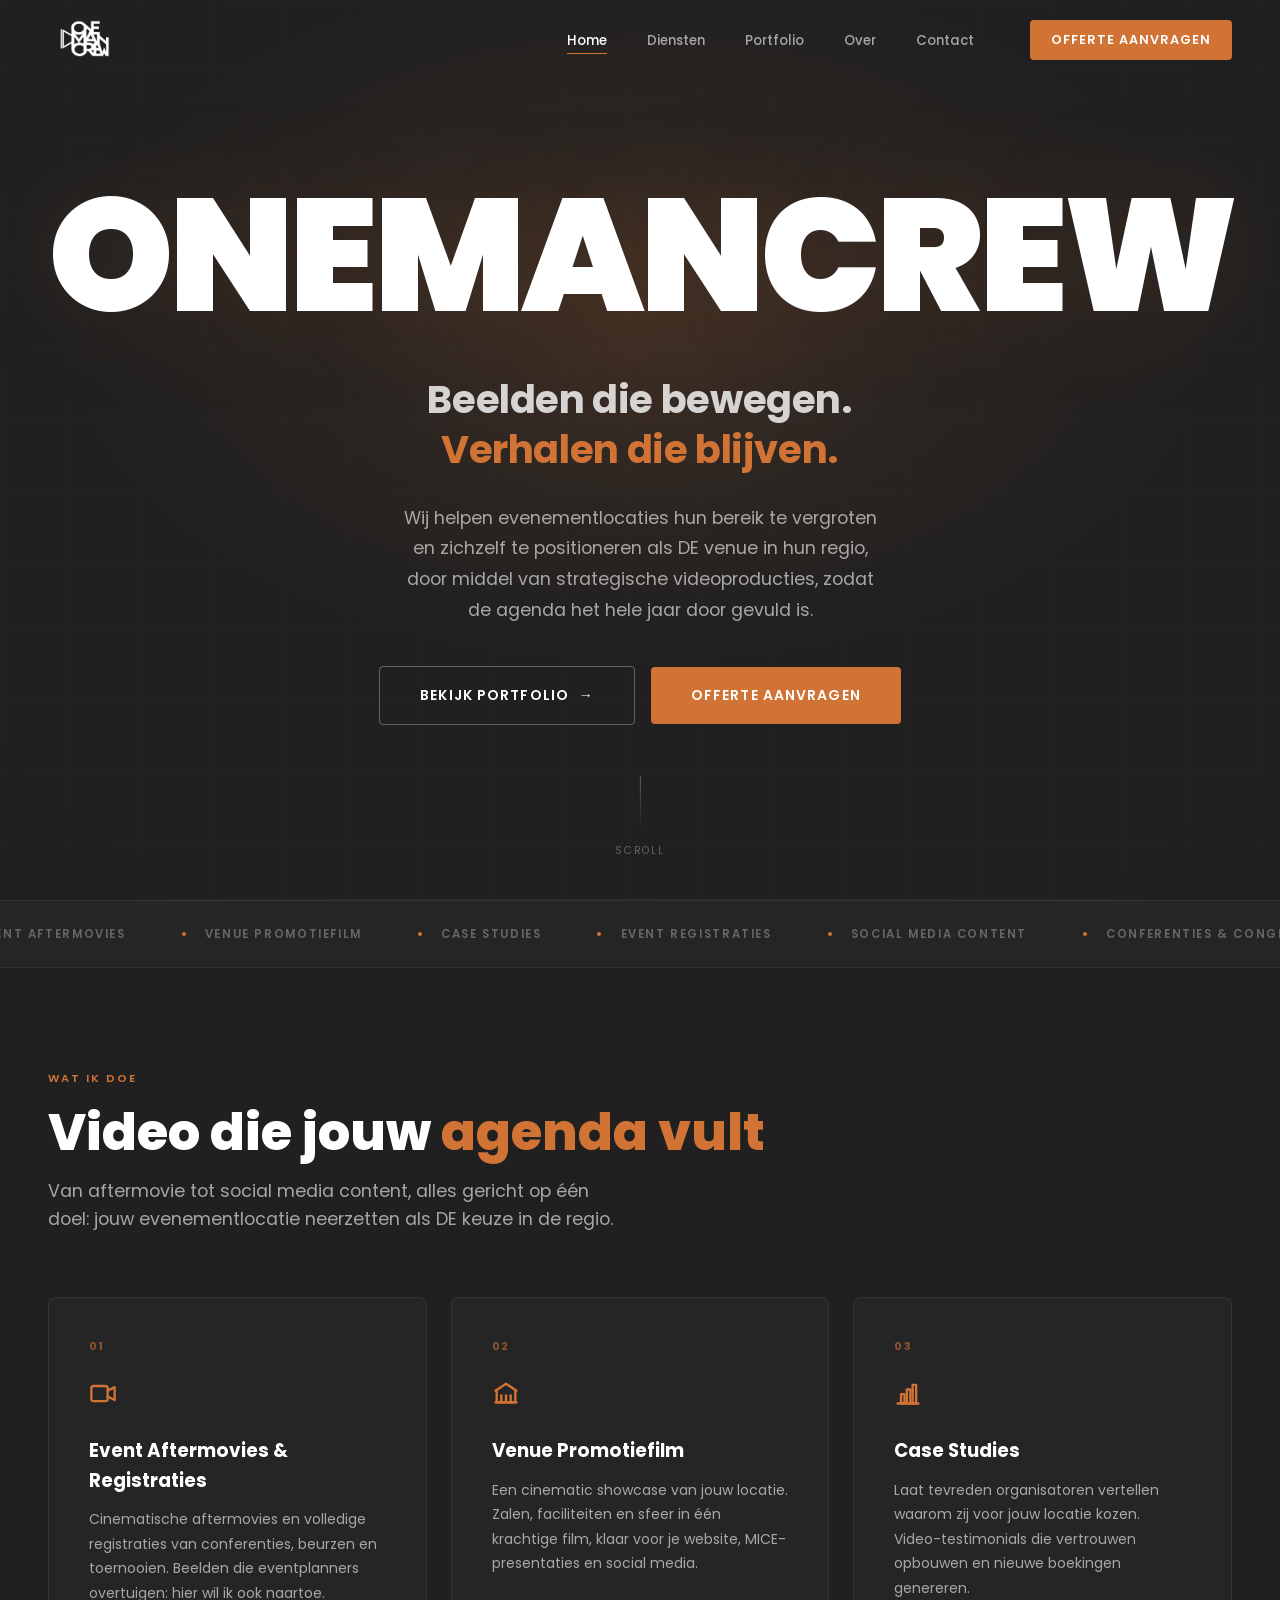
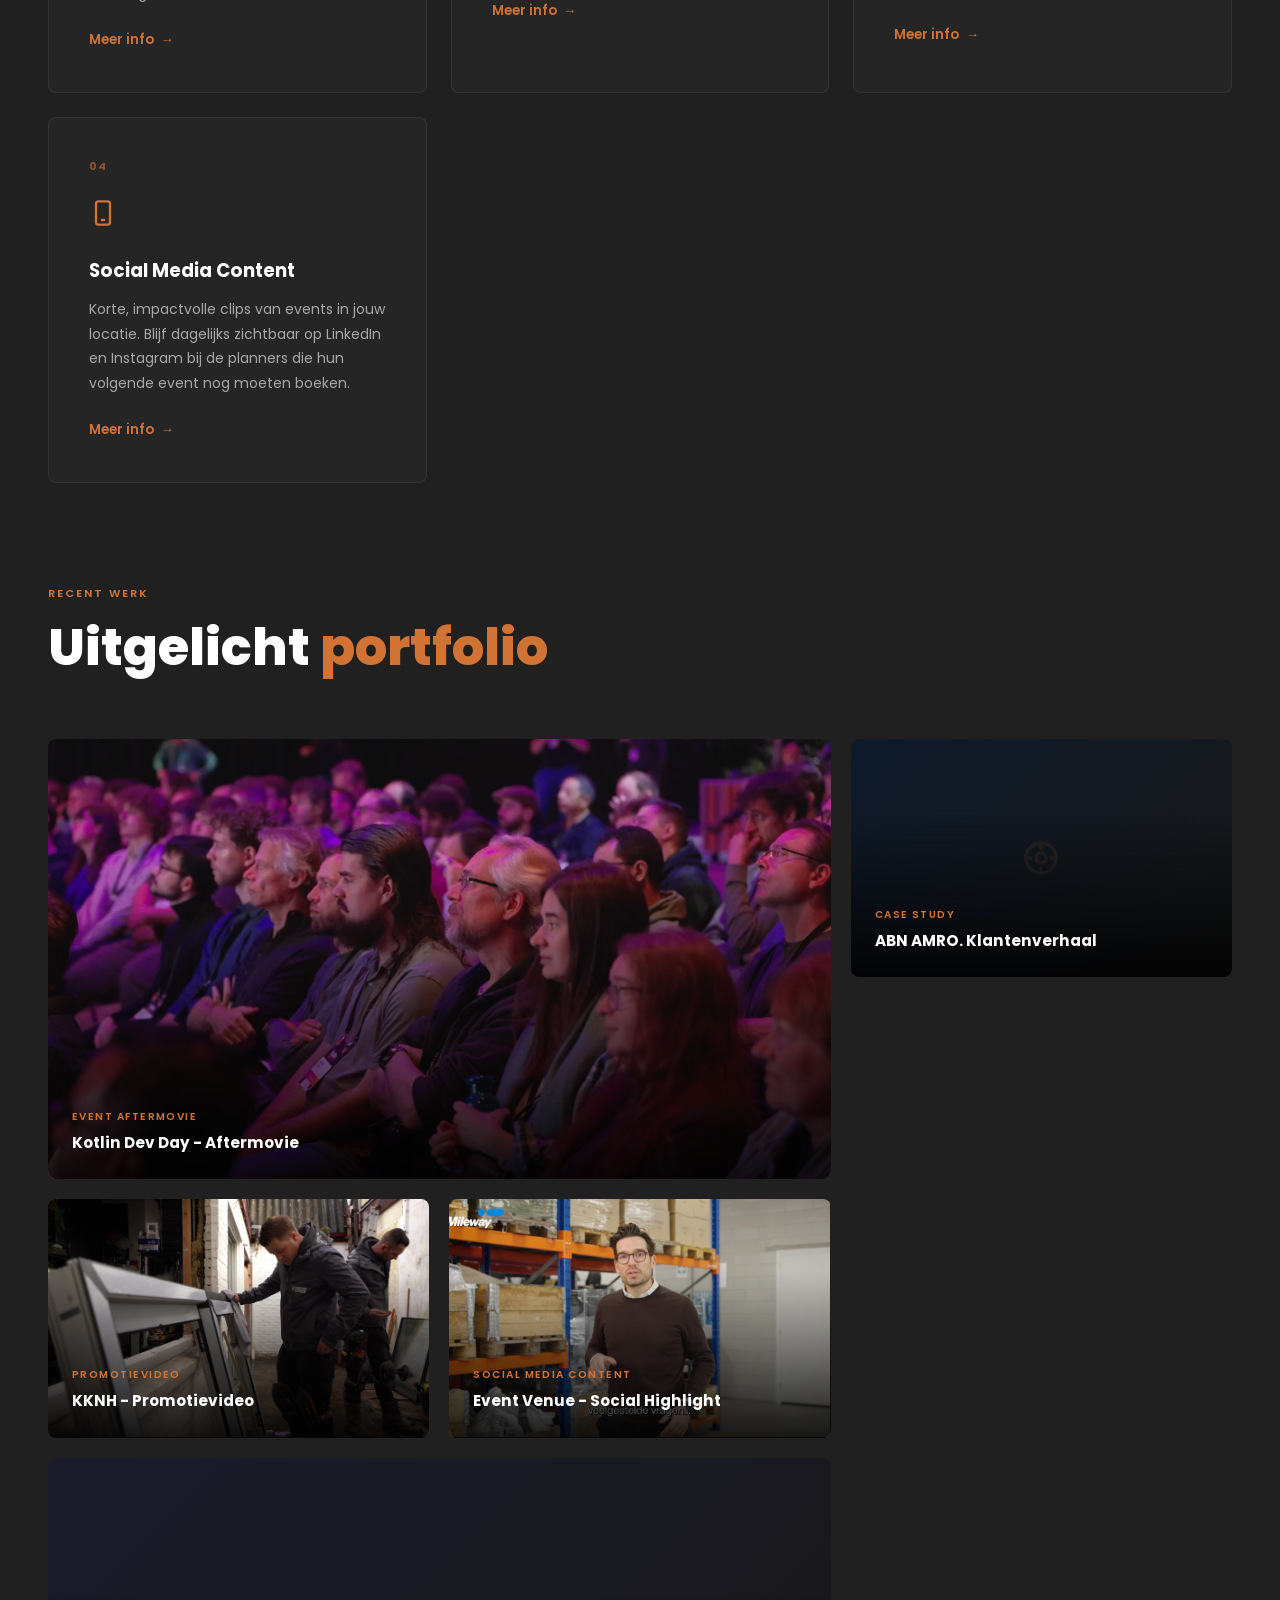
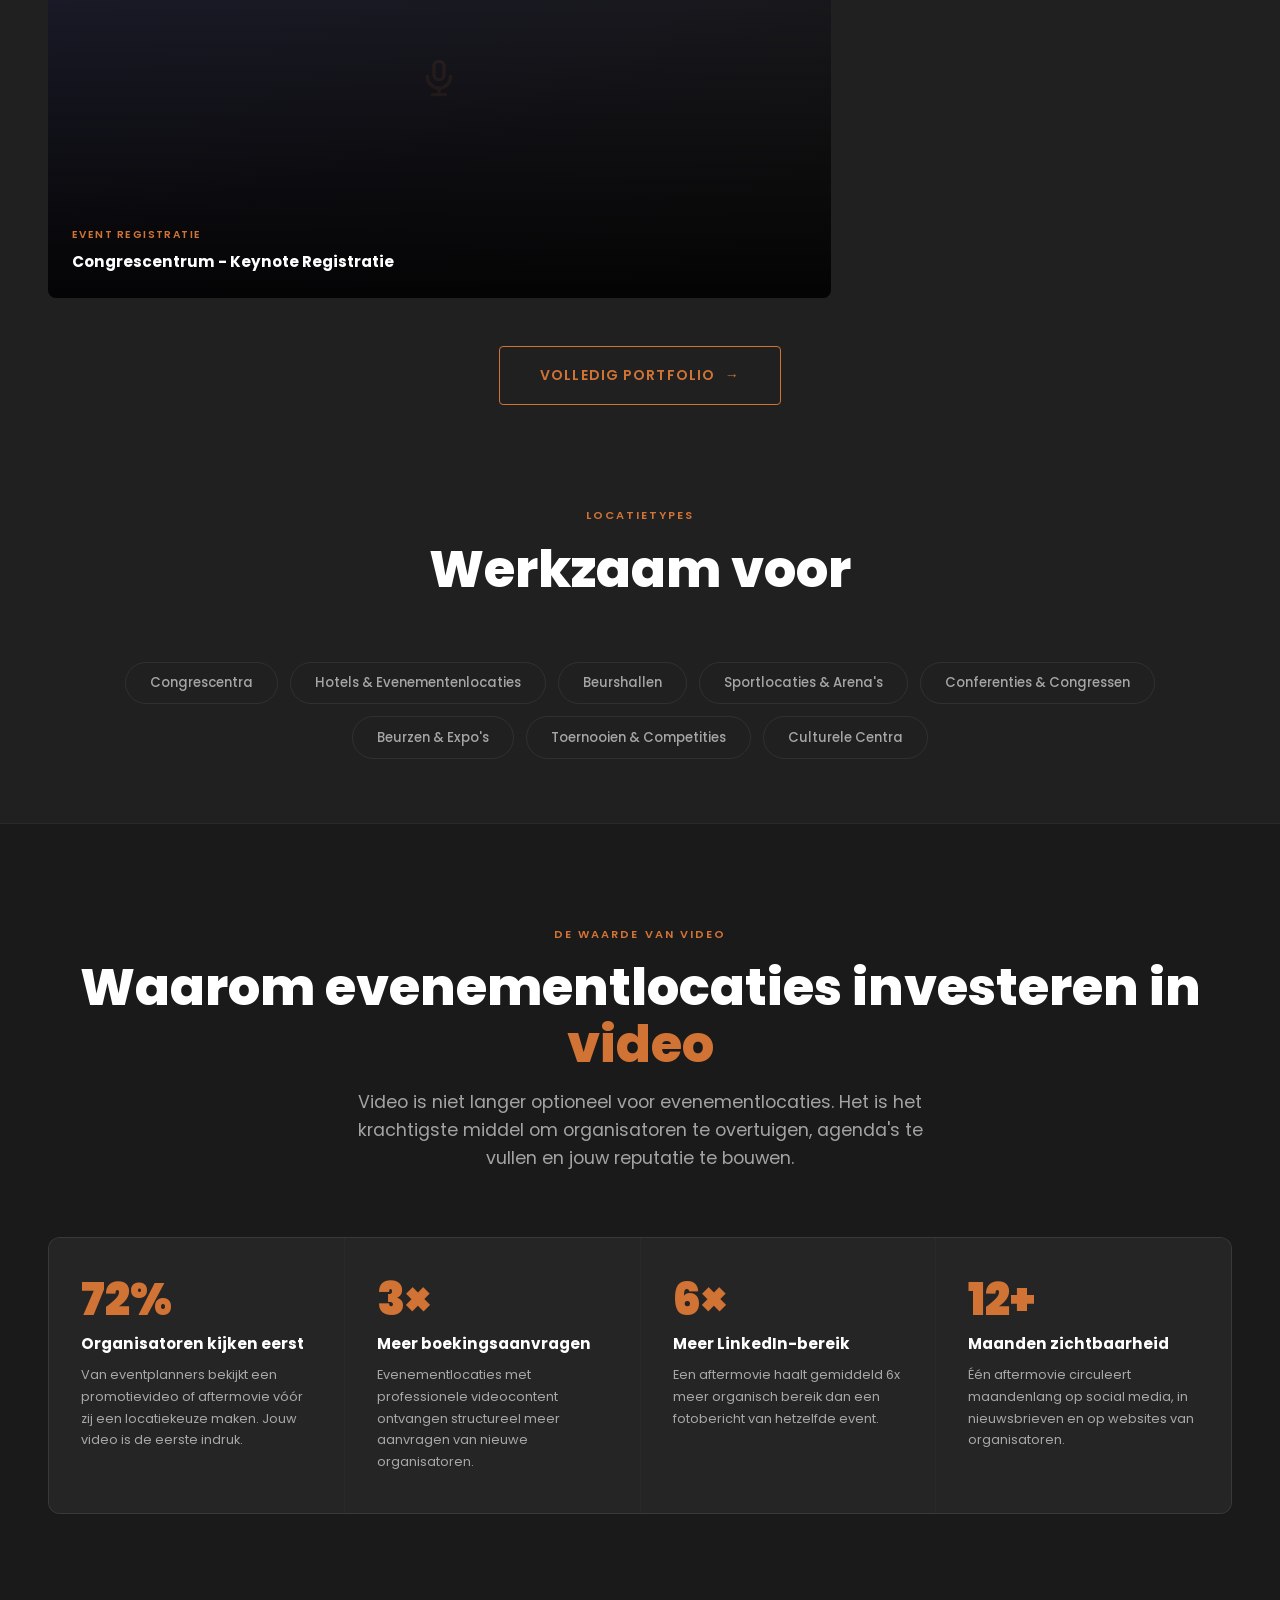
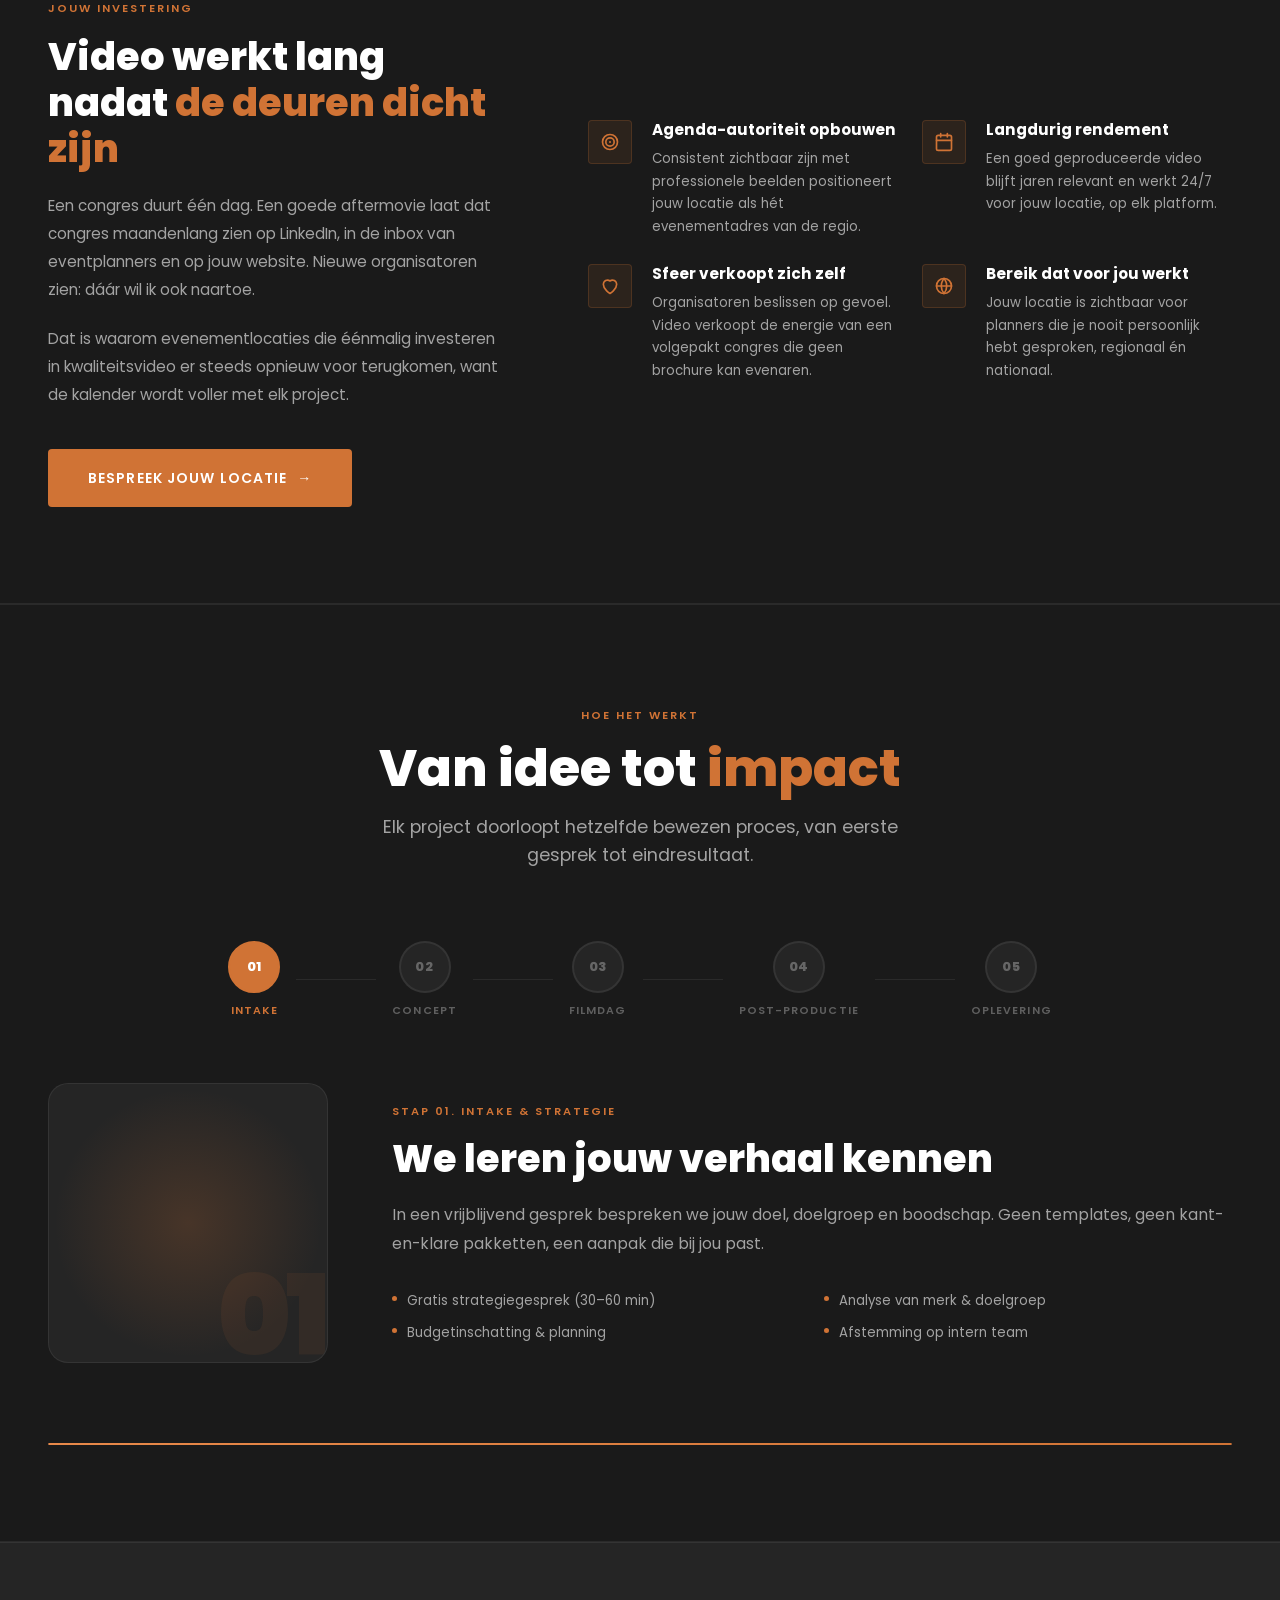
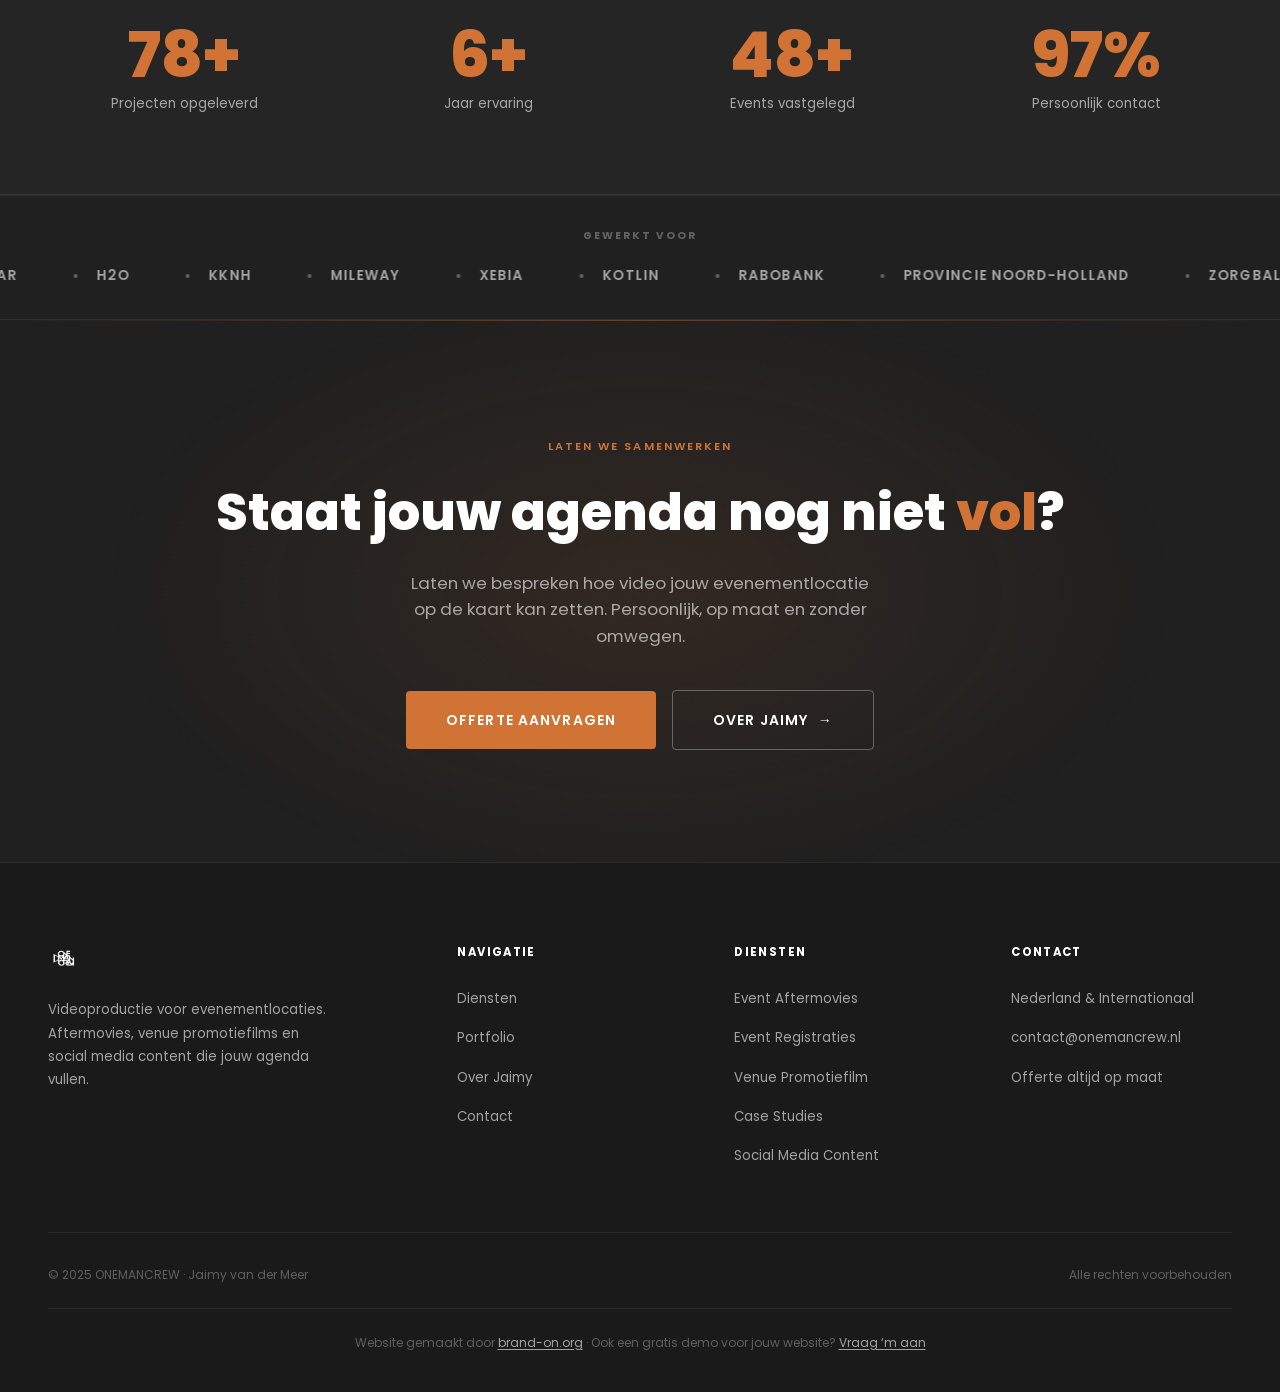
==== commit 4ad6b6d8: "brand-on quote" ====
--- a/index.html
+++ b/index.html
@@ -565,6 +565,9 @@
       <p>&copy; 2025 ONEMANCREW &middot; Jaimy van der Meer</p>
       <p>Alle rechten voorbehouden</p>
     </div>
+    <div class="footer__credit">
+      <p>Website gemaakt door <a href="https://brand-on.org" target="_blank" rel="noopener">brand-on.org</a> &middot; Ook een gratis demo voor jouw website? <a href="https://brand-on.org" target="_blank" rel="noopener">Vraag ‘m aan</a></p>
+    </div>
   </div>
 </footer>
 
--- a/css/style.css
+++ b/css/style.css
@@ -1151,6 +1151,21 @@
   font-size: .75rem;
   color: var(--clr-white-30);
 }
+.footer__credit {
+  margin-top: 1.5rem;
+  padding-top: 1.5rem;
+  border-top: 1px solid var(--clr-dark-border);
+  text-align: center;
+  font-size: .75rem;
+  color: var(--clr-white-30);
+}
+.footer__credit a {
+  color: var(--clr-white-60);
+  text-decoration: underline;
+  text-underline-offset: 2px;
+  transition: color var(--transition);
+}
+.footer__credit a:hover { color: var(--clr-orange); }
 
 /* ================================
    ROI / VALUE SECTION
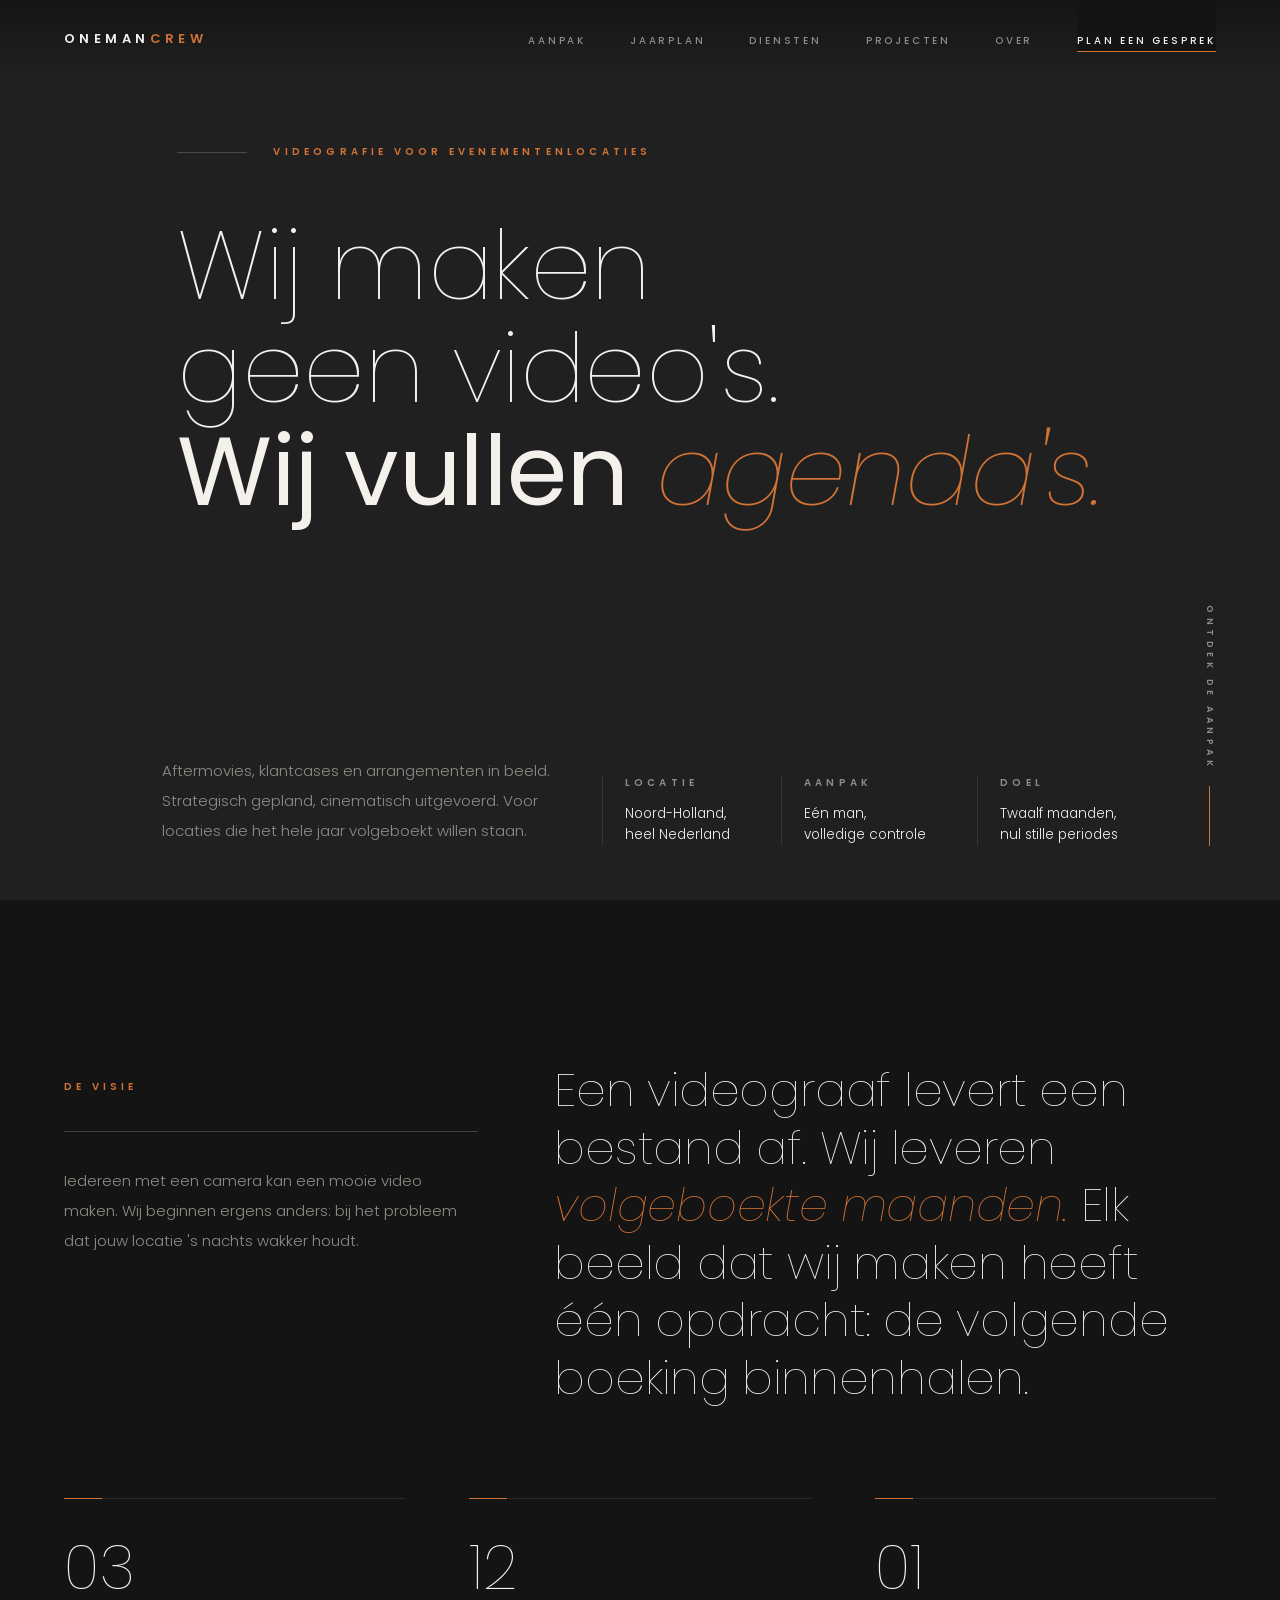
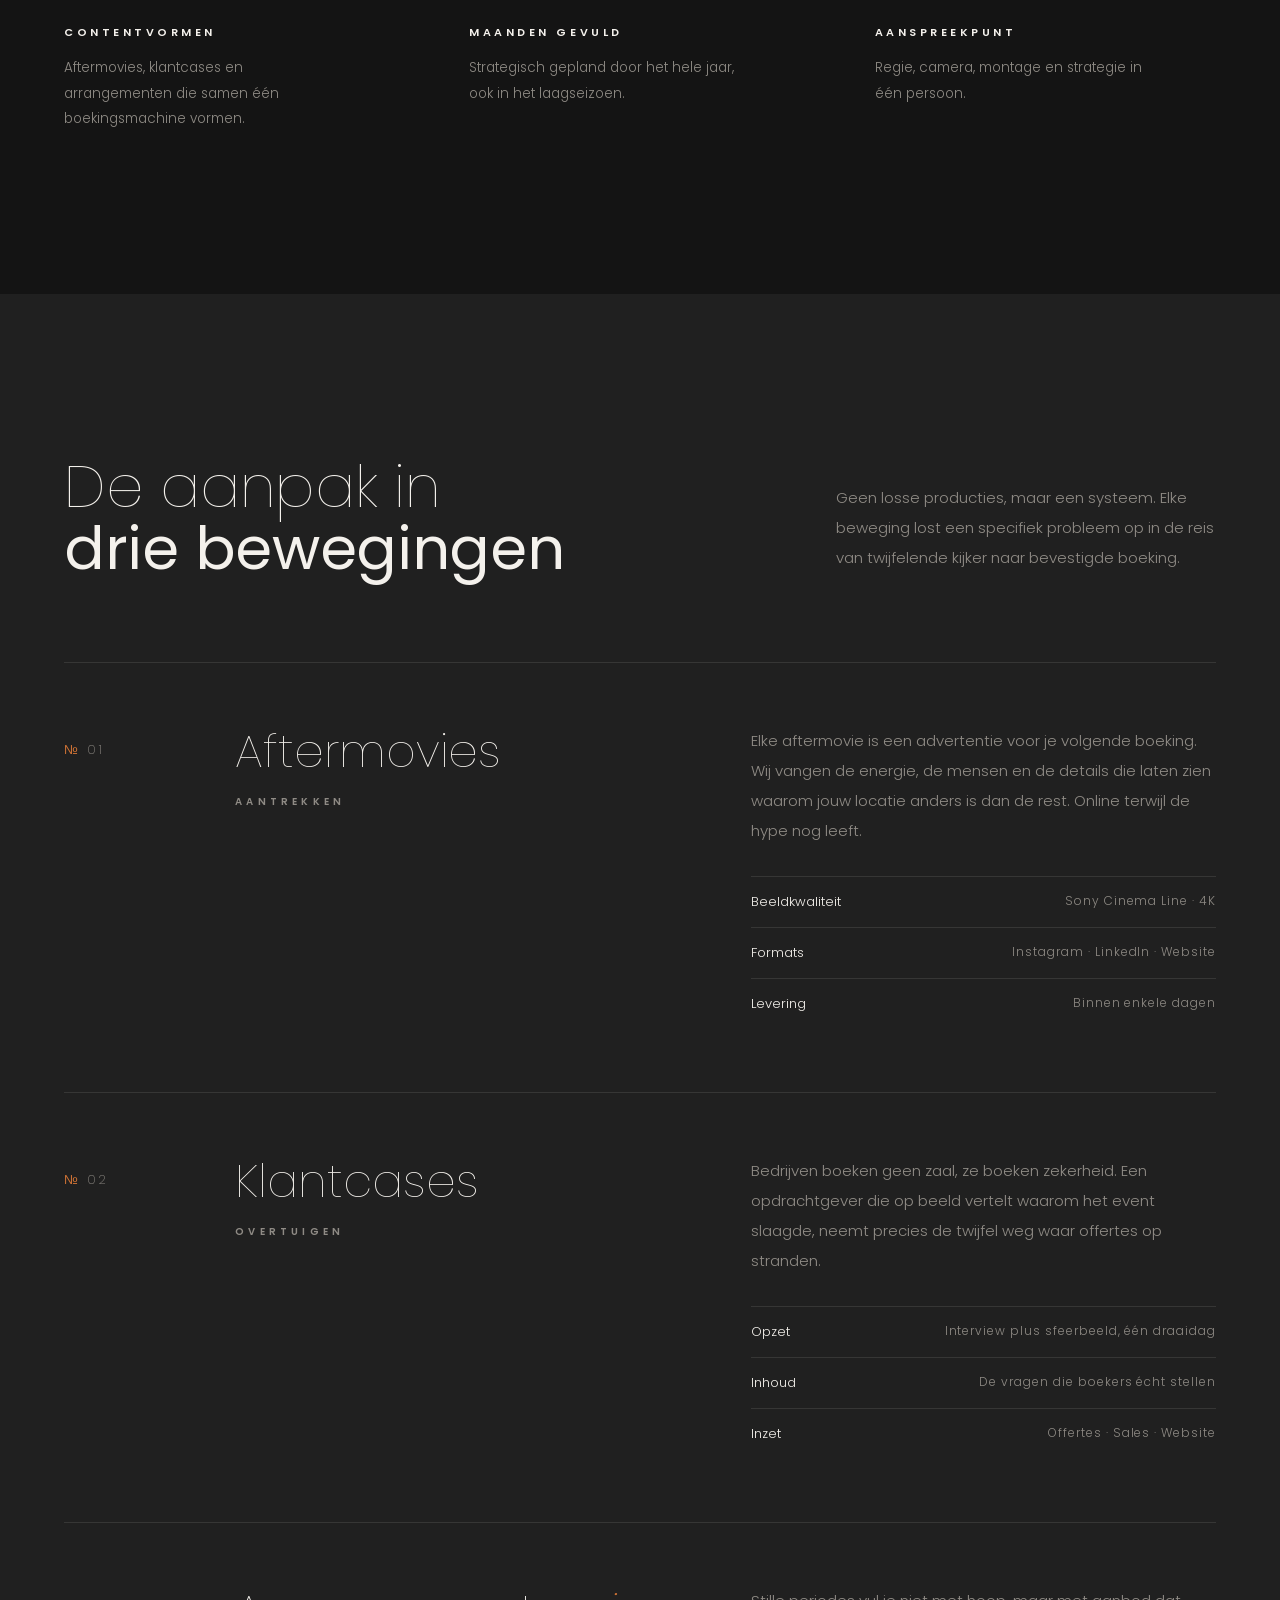
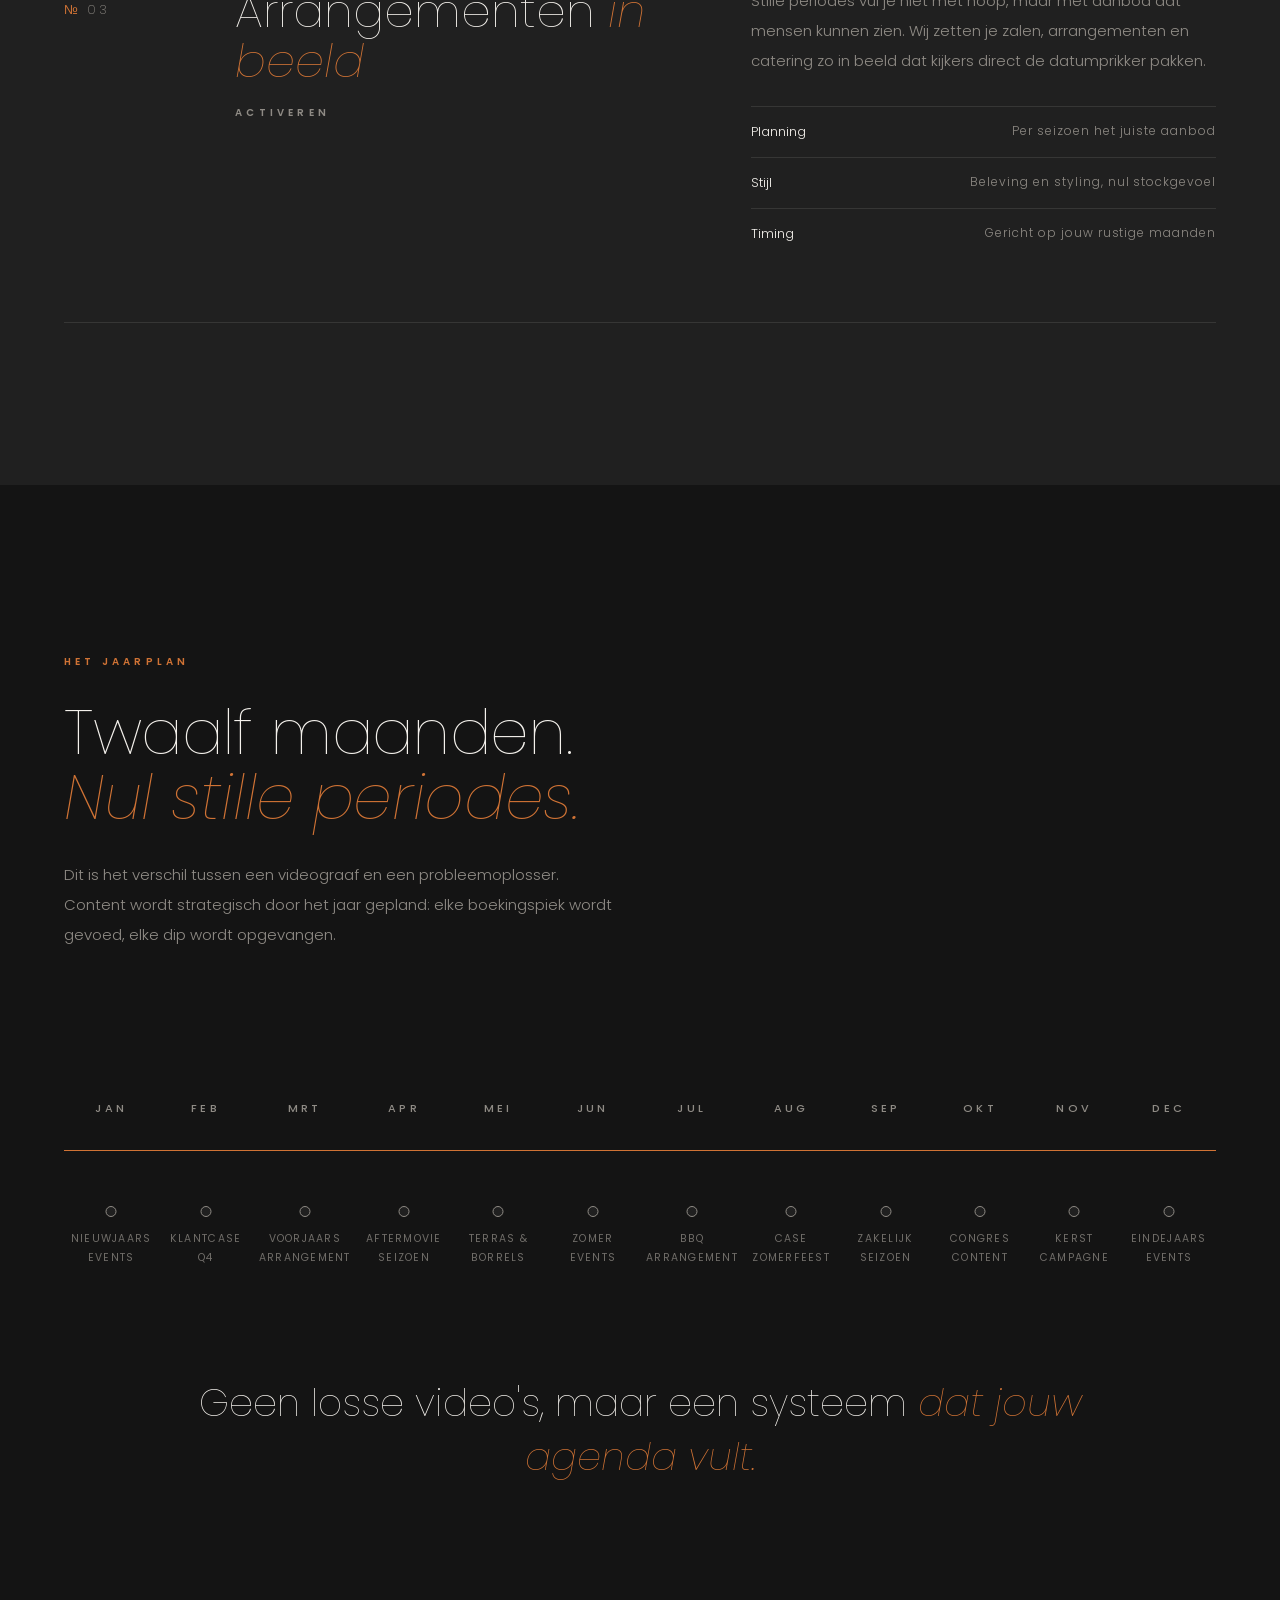
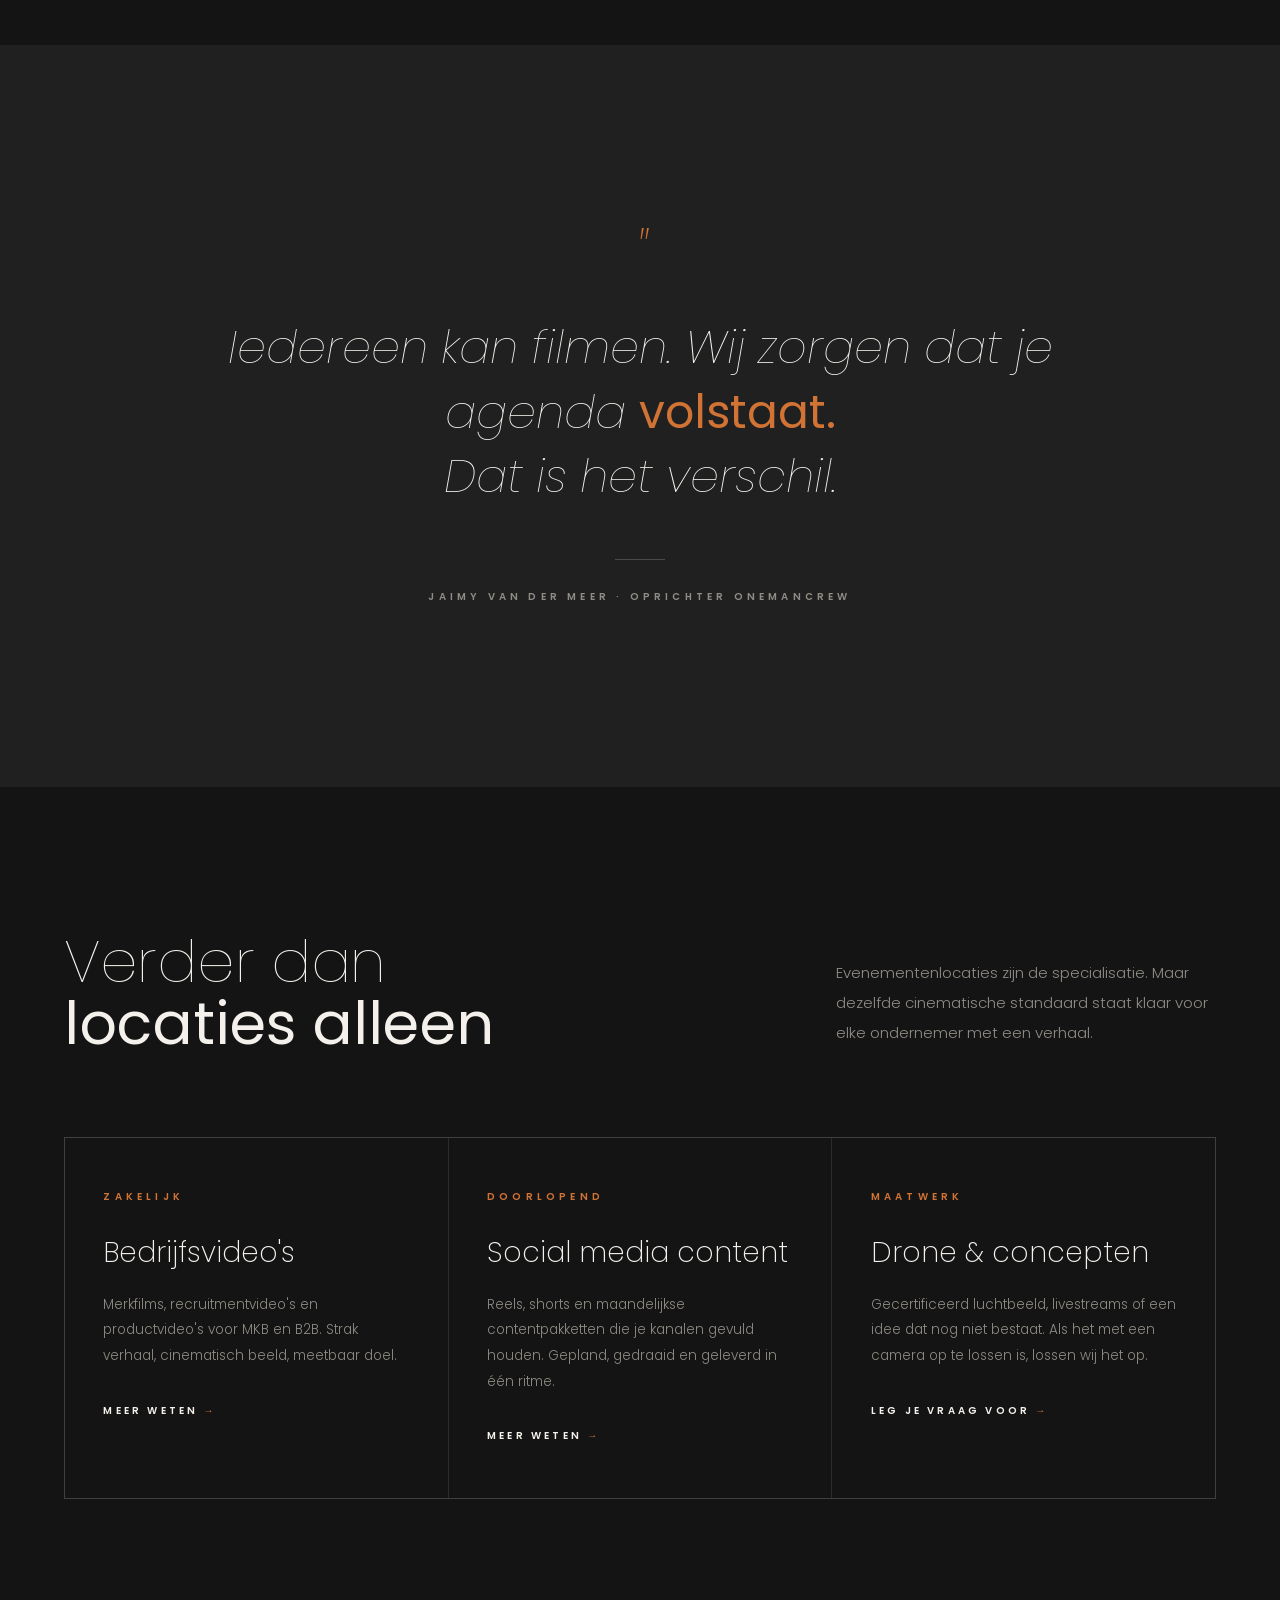
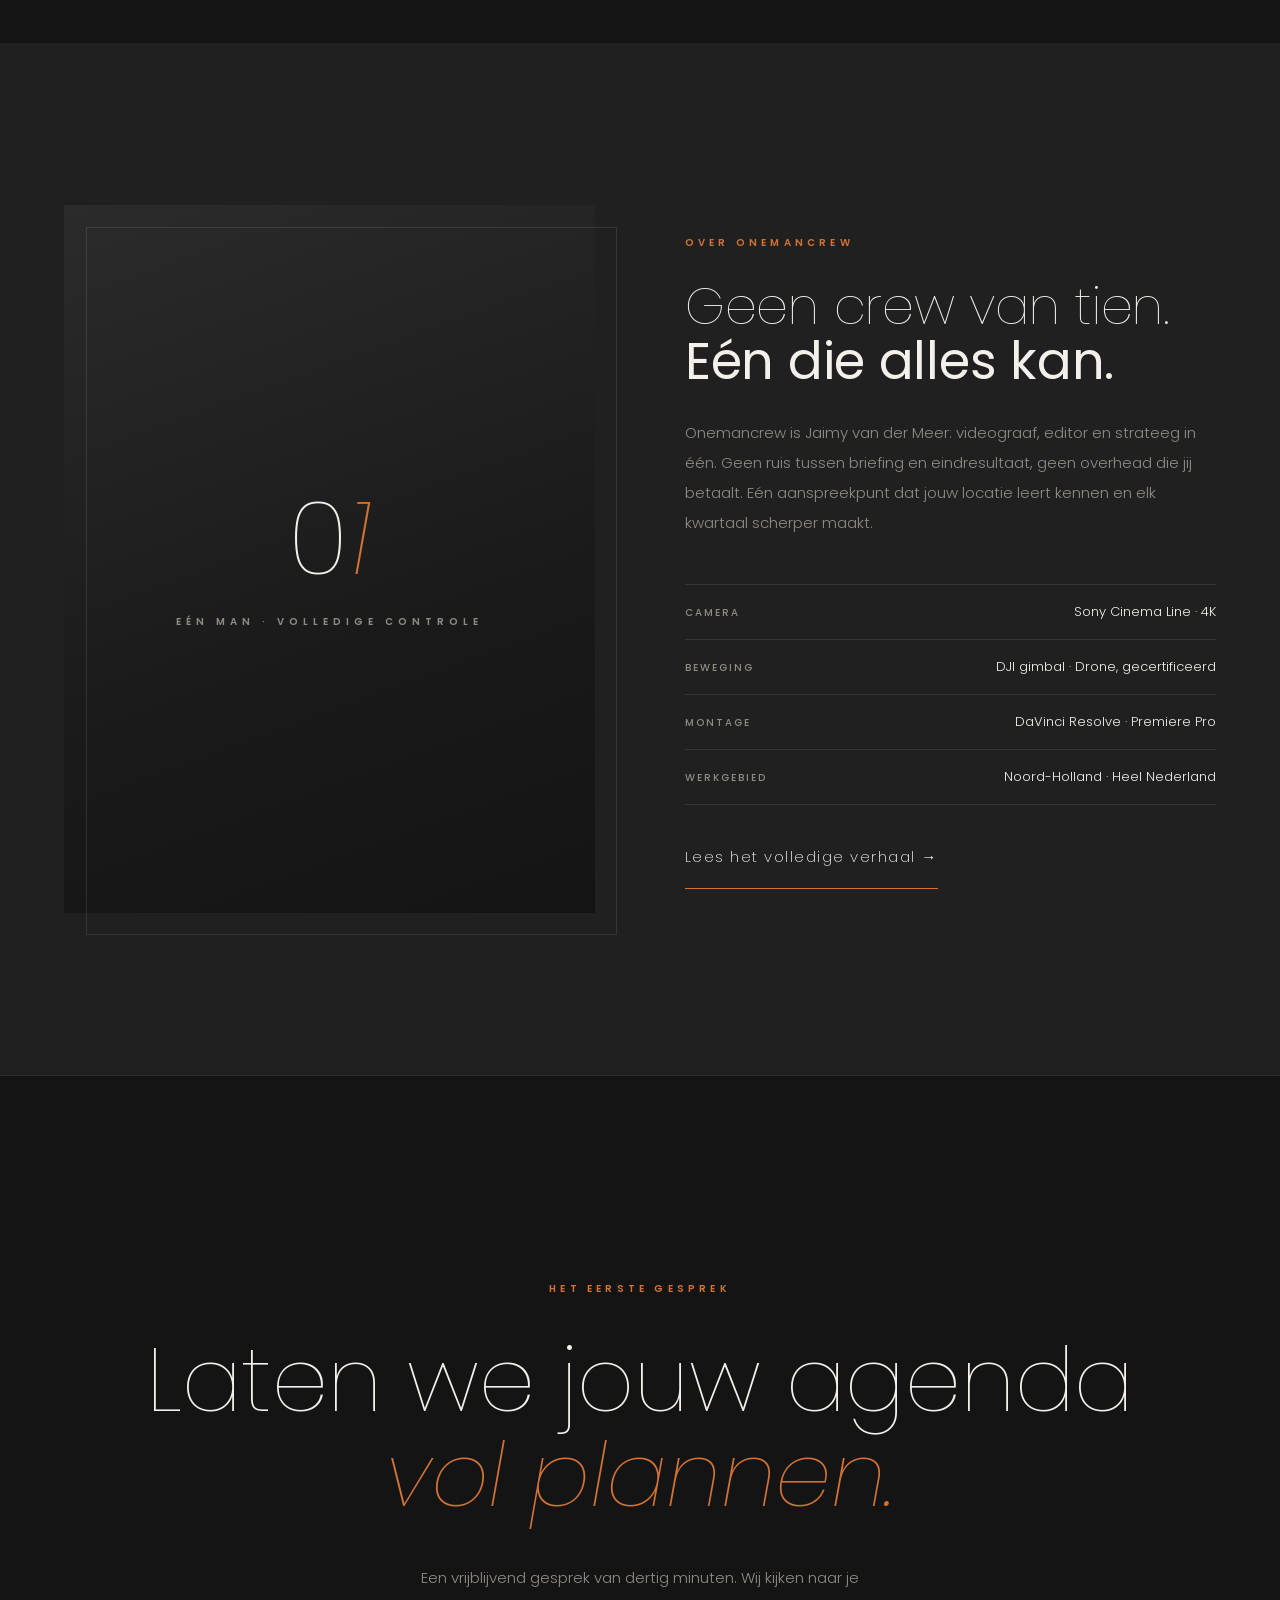
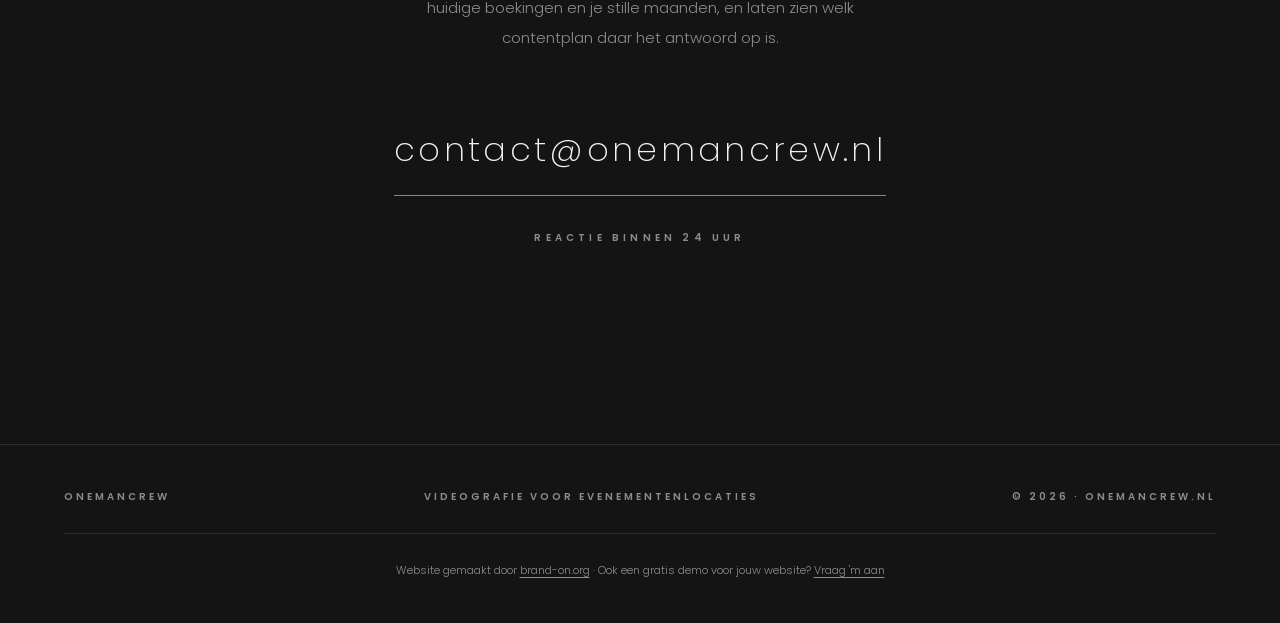
==== commit 802c6864: "Vervang site door nieuwe layout, met echte data/functionaliteit erin Nieuwe homepage, contact- en pr" ====
--- a/index.html
+++ b/index.html
@@ -1,591 +1,597 @@
 <!DOCTYPE html>
 <html lang="nl">
 <head>
-  <meta charset="UTF-8" />
-  <meta name="viewport" content="width=device-width, initial-scale=1.0" />
-  <meta name="description" content="ONEMANCREW. Videoproductie voor evenementlocaties. Aftermovies, venue promotiefilms en case studies die jouw locatie neerzetten als DE keuze in de regio. Jaimy van der Meer." />
-  <title>ONEMANCREW | Cinematische Videoproductie</title>
-  <link rel="icon" type="image/svg+xml" href="favicon.svg">
-  <link rel="icon" type="image/png" href="logo/logo.png">
-  <link rel="stylesheet" href="css/style.css" />
+<meta charset="UTF-8">
+<meta name="viewport" content="width=device-width, initial-scale=1.0">
+<meta name="description" content="ONEMANCREW maakt aftermovies, klantcases en arrangementen in beeld voor evenementenlocaties. Strategisch gepland, cinematisch uitgevoerd, gericht op een volgeboekte agenda.">
+<title>ONEMANCREW — Videografie voor evenementenlocaties</title>
+<link rel="icon" type="image/svg+xml" href="favicon.svg">
+<link rel="icon" type="image/png" href="logo/logo.png">
+<link rel="preconnect" href="https://fonts.googleapis.com">
+<link rel="preconnect" href="https://fonts.gstatic.com" crossorigin>
+<link href="https://fonts.googleapis.com/css2?family=Poppins:ital,wght@0,100;0,200;0,300;0,400;0,500;0,600;0,700;1,100;1,200;1,300&display=swap" rel="stylesheet">
+<style>
+:root{
+  --black:#141414;
+  --bg:#202020;
+  --panel:#262626;
+  --white:#f4f1ec;
+  --grey:#8f8b85;
+  --accent:#d07335;
+  --line:rgba(244,241,236,.10);
+  --line-strong:rgba(244,241,236,.2);
+  --ease:cubic-bezier(.22,.9,.24,1);
+}
+*{margin:0;padding:0;box-sizing:border-box}
+html{scroll-behavior:smooth}
+body{
+  background:var(--bg);color:var(--white);
+  font-family:'Poppins',sans-serif;font-weight:300;
+  -webkit-font-smoothing:antialiased;overflow-x:hidden;
+}
+::selection{background:var(--accent);color:var(--black)}
+:focus-visible{outline:1px solid var(--accent);outline-offset:4px}
+a{color:inherit}
+img{display:block;max-width:100%}
+
+.wrap{max-width:1360px;margin:0 auto;padding:0 clamp(24px,5vw,80px)}
+
+/* ---------- type system ---------- */
+.label{
+  font-size:10px;font-weight:600;letter-spacing:.42em;text-transform:uppercase;color:var(--grey);
+}
+.label.oj{color:var(--accent)}
+.display{
+  font-weight:100;line-height:1.06;letter-spacing:-.005em;
+}
+.display em{font-style:italic;font-weight:100;color:var(--accent)}
+.display b{font-weight:400}
+.body{font-size:15px;line-height:2;color:var(--grey);font-weight:300}
+
+/* ---------- reveals ---------- */
+.rv{opacity:0;transform:translateY(30px);transition:opacity 1.1s var(--ease),transform 1.1s var(--ease)}
+.rv.in{opacity:1;transform:none}
+.rv.d1{transition-delay:.12s}.rv.d2{transition-delay:.24s}.rv.d3{transition-delay:.36s}
+.rule{height:1px;background:var(--line-strong);transform:scaleX(0);transform-origin:left;transition:transform 1.4s var(--ease)}
+.rule.in{transform:scaleX(1)}
+@media (prefers-reduced-motion:reduce){
+  *{transition-duration:.01ms!important;animation:none!important}
+  .rv{opacity:1;transform:none}.rule{transform:none}
+}
+
+/* ---------- nav ---------- */
+nav{
+  position:fixed;top:0;left:0;right:0;z-index:100;
+  background:linear-gradient(180deg,rgba(20,20,20,.9),rgba(20,20,20,0));
+  transition:background .4s;
+}
+nav.solid{background:rgba(20,20,20,.94);backdrop-filter:blur(16px);border-bottom:1px solid var(--line)}
+.nav-in{
+  max-width:1360px;margin:0 auto;padding:26px clamp(24px,5vw,80px);
+  display:flex;align-items:center;justify-content:space-between;
+}
+.logo{font-weight:600;font-size:13px;letter-spacing:.34em;text-decoration:none}
+.logo span{color:var(--accent)}
+.menu{display:flex;gap:44px;list-style:none;align-items:center}
+.menu a{
+  text-decoration:none;font-size:10px;font-weight:500;letter-spacing:.28em;text-transform:uppercase;
+  color:var(--grey);transition:color .3s;position:relative;padding-bottom:4px;
+}
+.menu a::after{
+  content:"";position:absolute;left:0;bottom:0;width:100%;height:1px;background:var(--accent);
+  transform:scaleX(0);transform-origin:right;transition:transform .4s var(--ease);
+}
+.menu a:hover{color:var(--white)}
+.menu a:hover::after{transform:scaleX(1);transform-origin:left}
+.menu a.cta{color:var(--white)}
+.menu a.cta::after{transform:scaleX(1)}
+.burger{display:none;background:none;border:0;color:var(--white);font-size:22px;cursor:pointer}
+
+/* ---------- hero ---------- */
+header{
+  min-height:100vh;display:flex;flex-direction:column;justify-content:center;
+  position:relative;z-index:0;background:var(--bg);
+}
+.hero-video{position:absolute;inset:0;width:100%;height:100%;object-fit:cover;opacity:.08;z-index:-1;pointer-events:none}
+@media (prefers-reduced-motion:reduce){.hero-video{display:none}}
+.hero-top{padding-top:16vh}
+.hero-label{display:flex;align-items:center;gap:26px;margin-bottom:6vh}
+.hero-label .rule{width:70px;flex:none}
+.hero h1{font-size:clamp(46px,7.6vw,124px)}
+.hero h1 .line{display:block;overflow:hidden;padding-bottom:.16em;margin-bottom:-.16em}
+.hero h1 .line span{display:block;transform:translateY(110%);transition:transform 1.3s var(--ease)}
+.hero.loaded h1 .line span{transform:none}
+.hero h1 .line:nth-child(2) span{transition-delay:.12s}
+.hero h1 .line:nth-child(3) span{transition-delay:.24s}
+.hero-foot{
+  margin-top:auto;padding-bottom:6vh;display:flex;justify-content:space-between;align-items:flex-end;gap:40px;
+}
+.hero-foot .body{max-width:400px}
+.hero-meta{display:flex;gap:clamp(30px,4vw,70px)}
+.hm{border-left:1px solid var(--line);padding-left:22px}
+.hm .label{display:block;margin-bottom:12px}
+.hm p{font-size:13.5px;font-weight:300;color:var(--white);line-height:1.6}
+.hero-scroll{
+  position:absolute;right:clamp(24px,5vw,80px);bottom:6vh;
+  writing-mode:vertical-rl;font-size:9px;font-weight:600;letter-spacing:.5em;text-transform:uppercase;
+  color:var(--grey);display:flex;align-items:center;gap:16px;
+}
+.hero-scroll::after{content:"";width:1px;height:60px;background:var(--accent)}
+
+/* ---------- intro / statement ---------- */
+.intro{padding:clamp(120px,18vh,220px) 0;background:var(--black)}
+.intro-grid{display:grid;grid-template-columns:1fr 1.6fr;gap:clamp(40px,6vw,120px)}
+.intro .display{font-size:clamp(28px,3.6vw,52px);line-height:1.25}
+.intro-side{padding-top:10px}
+.intro-side .rule{margin:34px 0}
+.stats{display:grid;grid-template-columns:repeat(3,1fr);gap:clamp(36px,5vw,80px);margin-top:clamp(70px,10vh,120px)}
+.stat{border-top:1px solid var(--line);padding-top:38px;position:relative}
+.stat::before{content:"";position:absolute;top:-1px;left:0;width:38px;height:1px;background:var(--accent)}
+.stat b{display:block;font-size:clamp(48px,4.8vw,72px);font-weight:100;line-height:1;font-variant-numeric:tabular-nums;margin-bottom:26px}
+.stat h4{font-size:11px;font-weight:600;letter-spacing:.32em;text-transform:uppercase;color:var(--white);margin-bottom:14px}
+.stat p{font-size:13.5px;line-height:1.9;color:var(--grey);max-width:280px}
+
+/* ---------- collection (3 pijlers) ---------- */
+.collection{padding:clamp(120px,18vh,220px) 0;background:var(--bg)}
+.sec-head{display:flex;justify-content:space-between;align-items:flex-end;gap:40px;margin-bottom:clamp(60px,9vh,110px);flex-wrap:wrap}
+.sec-head .display{font-size:clamp(34px,4.6vw,68px)}
+.sec-head .body{max-width:380px;padding-bottom:8px}
+.col-item{
+  border-top:1px solid var(--line);
+  display:grid;grid-template-columns:120px 1fr 1fr;gap:clamp(24px,4vw,80px);
+  padding:clamp(44px,7vh,80px) 0;align-items:start;position:relative;
+  transition:background .5s;
+}
+.col-item:last-child{border-bottom:1px solid var(--line)}
+.col-item::before{
+  content:"";position:absolute;left:0;top:-1px;height:1px;width:0;background:var(--accent);
+  transition:width .9s var(--ease);
+}
+.col-item:hover::before{width:100%}
+.col-no{
+  font-size:13px;font-weight:200;letter-spacing:.2em;color:var(--grey);padding-top:14px;
+  font-variant-numeric:tabular-nums;
+}
+.col-no b{color:var(--accent);font-weight:400}
+.col-title h3{
+  font-size:clamp(28px,3.6vw,54px);font-weight:100;line-height:1.1;transition:transform .5s var(--ease);
+}
+.col-item:hover .col-title h3{transform:translateX(14px)}
+.col-title h3 em{font-style:italic;color:var(--accent)}
+.col-title .role{margin-top:18px;display:block}
+.col-body p{max-width:520px}
+.col-body ul{list-style:none;margin-top:30px}
+.col-body li{
+  display:flex;justify-content:space-between;gap:24px;padding:15px 0;border-top:1px solid var(--line);
+  font-size:13px;color:var(--white);
+}
+.col-body li span:last-child{color:var(--grey);text-align:right;font-size:12px;letter-spacing:.08em}
+
+/* ---------- jaarplan ---------- */
+.year{padding:clamp(120px,18vh,220px) 0;background:var(--black)}
+.year-head{max-width:800px;margin-bottom:clamp(70px,10vh,120px)}
+.year-head .display{font-size:clamp(34px,4.8vw,72px);margin-top:28px}
+.year-head .body{margin-top:30px;max-width:560px}
+.timeline{position:relative;padding:60px 0 0}
+.tl-line{position:absolute;top:110px;left:0;right:0;height:1px;background:var(--line-strong)}
+.tl-progress{position:absolute;top:110px;left:0;height:1px;background:var(--accent);width:0;transition:width 2.4s var(--ease)}
+.timeline.in .tl-progress{width:100%}
+.tl-grid{display:grid;grid-template-columns:repeat(12,1fr)}
+.tl-m{position:relative;padding-top:74px;text-align:center}
+.tl-m::before{
+  content:"";position:absolute;top:106px;left:50%;transform:translateX(-50%);
+  width:9px;height:9px;border-radius:50%;background:var(--bg);border:1px solid var(--grey);
+  transition:all .5s;
+}
+.tl-m:hover::before{background:var(--accent);border-color:var(--accent);box-shadow:0 0 0 6px rgba(208,115,53,.15)}
+.tl-m .mm{
+  position:absolute;top:0;left:0;right:0;
+  font-size:11px;font-weight:500;letter-spacing:.3em;text-transform:uppercase;color:var(--grey);
+  transition:color .4s;
+}
+.tl-m:hover .mm{color:var(--white)}
+.tl-m .what{
+  display:block;margin-top:56px;font-size:10.5px;letter-spacing:.12em;line-height:1.8;
+  text-transform:uppercase;color:var(--grey);font-weight:400;padding:0 6px;
+  opacity:.75;transition:all .4s;
+}
+.tl-m:hover .what{color:var(--accent);opacity:1}
+.year-claim{
+  margin-top:clamp(80px,12vh,140px);text-align:center;
+}
+.year-claim p{
+  font-size:clamp(22px,3vw,40px);font-weight:100;line-height:1.4;max-width:900px;margin:0 auto;
+}
+.year-claim p em{font-style:italic;color:var(--accent)}
+
+/* ---------- quote ---------- */
+.quote{padding:clamp(120px,20vh,240px) 0;background:var(--bg);text-align:center}
+.quote .mark{font-size:60px;font-weight:100;color:var(--accent);line-height:1;font-style:italic}
+.quote blockquote{
+  max-width:960px;margin:30px auto 0;font-size:clamp(26px,3.6vw,50px);font-weight:100;line-height:1.4;
+  font-style:italic;
+}
+.quote blockquote b{font-weight:400;font-style:normal;color:var(--accent)}
+.quote cite{display:block;margin-top:50px;font-style:normal}
+.quote cite .rule{width:50px;margin:0 auto 22px}
+
+/* ---------- other services ---------- */
+.more{padding:clamp(120px,16vh,200px) 0;background:var(--black)}
+.more-grid{display:grid;grid-template-columns:repeat(3,1fr);gap:1px;background:var(--line);border:1px solid var(--line)}
+.more-card{
+  background:var(--black);padding:clamp(40px,4vw,64px) clamp(30px,3vw,52px);
+  transition:background .5s;position:relative;overflow:hidden;text-decoration:none;display:block;
+}
+.more-card::after{
+  content:"";position:absolute;bottom:0;left:0;right:0;height:1px;background:var(--accent);
+  transform:scaleX(0);transform-origin:left;transition:transform .6s var(--ease);
+}
+.more-card:hover{background:var(--panel)}
+.more-card:hover::after{transform:scaleX(1)}
+.more-card .label{display:block;margin-bottom:26px}
+.more-card h3{font-size:clamp(22px,2.2vw,30px);font-weight:200;margin-bottom:18px}
+.more-card p{font-size:13.5px;line-height:1.9;color:var(--grey)}
+.more-card .go{
+  margin-top:34px;display:inline-block;font-size:10px;font-weight:600;letter-spacing:.32em;
+  text-transform:uppercase;color:var(--white);
+}
+.more-card .go::after{content:" →";color:var(--accent)}
+
+/* ---------- about ---------- */
+.about{padding:clamp(120px,18vh,220px) 0;background:var(--bg)}
+.about-grid{display:grid;grid-template-columns:1fr 1fr;gap:clamp(50px,7vw,130px);align-items:center}
+.portrait{
+  aspect-ratio:3/4;position:relative;
+  background:linear-gradient(160deg,#2b2b2b 0%,#1a1a1a 60%,#141414 100%);
+}
+.portrait::before{
+  content:"";position:absolute;inset:0;border:1px solid var(--line);
+  transform:translate(22px,22px);pointer-events:none;transition:transform .7s var(--ease);
+}
+.about-grid:hover .portrait::before{transform:translate(14px,14px)}
+.portrait .inner{
+  position:absolute;inset:0;display:flex;flex-direction:column;align-items:center;justify-content:center;gap:24px;
+}
+.portrait .inner b{font-size:clamp(70px,8vw,120px);font-weight:100;line-height:1}
+.portrait .inner b i{font-style:italic;color:var(--accent)}
+.portrait .inner span{font-size:10px;font-weight:600;letter-spacing:.5em;text-transform:uppercase;color:var(--grey)}
+.about-copy .display{font-size:clamp(30px,4vw,58px);margin-top:26px}
+.about-copy .body{margin-top:30px;max-width:520px}
+.specs{margin-top:46px;border-top:1px solid var(--line)}
+.specs div{
+  display:flex;justify-content:space-between;gap:30px;padding:17px 0;border-bottom:1px solid var(--line);
+  font-size:13px;
+}
+.specs b{font-weight:500;letter-spacing:.2em;text-transform:uppercase;font-size:10px;color:var(--grey);padding-top:3px}
+.specs span{color:var(--white);text-align:right;font-weight:300}
+
+/* ---------- cta ---------- */
+.cta{
+  padding:clamp(140px,22vh,260px) 0;background:var(--black);text-align:center;position:relative;
+  border-top:1px solid var(--line);
+}
+.cta .display{font-size:clamp(42px,7vw,108px);margin-top:34px}
+.cta .body{max-width:480px;margin:40px auto 0}
+.cta-link{
+  margin-top:clamp(50px,8vh,80px);display:inline-flex;flex-direction:column;align-items:center;gap:20px;
+  text-decoration:none;
+}
+.cta-link .big{
+  font-size:clamp(20px,2.6vw,34px);font-weight:200;letter-spacing:.1em;transition:color .4s;
+}
+.cta-link:hover .big{color:var(--accent)}
+.cta-link .rule{width:100%;background:var(--accent);transform:scaleX(1)}
+.cta-link:hover .rule{animation:pulse-line 1s var(--ease)}
+@keyframes pulse-line{0%{transform:scaleX(1);transform-origin:right}45%{transform:scaleX(0);transform-origin:right}55%{transform:scaleX(0);transform-origin:left}100%{transform:scaleX(1);transform-origin:left}}
+.cta-sub{margin-top:34px}
+
+/* ---------- footer ---------- */
+footer{background:var(--black);border-top:1px solid var(--line);padding:44px 0}
+.foot{display:flex;justify-content:space-between;align-items:center;gap:24px;flex-wrap:wrap}
+.foot .label{letter-spacing:.3em}
+.foot-credit{margin-top:28px;padding-top:28px;border-top:1px solid var(--line);text-align:center;font-size:11px;color:var(--grey)}
+.foot-credit a{color:var(--grey);text-decoration:underline;text-underline-offset:3px;transition:color .3s}
+.foot-credit a:hover{color:var(--accent)}
+
+/* ---------- responsive ---------- */
+@media(max-width:1000px){
+  .intro-grid,.about-grid{grid-template-columns:1fr;gap:50px}
+  .col-item{grid-template-columns:1fr;gap:24px;padding:44px 0}
+  .col-no{padding-top:0}
+  .stats{grid-template-columns:1fr}
+  .more-grid{grid-template-columns:1fr}
+  .tl-grid{grid-template-columns:repeat(4,1fr);row-gap:60px}
+  .tl-line,.tl-progress{display:none}
+  .tl-m::before{display:none}
+  .tl-m{padding-top:0;text-align:left;border-left:1px solid var(--line);padding-left:16px}
+  .tl-m .mm{position:static}
+  .tl-m .what{margin-top:12px;padding:0}
+  .hero-foot{flex-direction:column;align-items:flex-start}
+  .hero-scroll{display:none}
+}
+@media(max-width:720px){
+  .menu{display:none}
+  .menu.open{
+    display:flex;position:fixed;inset:0;top:72px;background:rgba(20,20,20,.98);
+    flex-direction:column;align-items:flex-start;padding:50px clamp(24px,5vw,80px);gap:34px;
+  }
+  .burger{display:block}
+  .tl-grid{grid-template-columns:repeat(2,1fr)}
+}
+</style>
 </head>
 <body>
 
-<!-- NAVIGATION -->
-<header class="header" id="header">
-  <nav class="nav container">
-    <a href="index.html" class="nav__brand">
-      <img src="logo/logo.png" alt="ONEMANCREW" />
+<nav id="nav">
+  <div class="nav-in">
+    <a href="#top" class="logo">ONEMAN<span>CREW</span></a>
+    <button class="burger" aria-label="Menu" onclick="document.getElementById('menu').classList.toggle('open')">☰</button>
+    <ul class="menu" id="menu">
+      <li><a href="#aanpak">Aanpak</a></li>
+      <li><a href="#jaarplan">Jaarplan</a></li>
+      <li><a href="#diensten">Diensten</a></li>
+      <li><a href="projecten.html">Projecten</a></li>
+      <li><a href="over.html">Over</a></li>
+      <li><a href="contact.html" class="cta">Plan een gesprek</a></li>
+    </ul>
+  </div>
+</nav>
+
+<!-- ============ HERO ============ -->
+<header id="top" class="hero">
+  <video id="heroVideo" class="hero-video" src="video/Hero_Websize.mp4" autoplay muted loop playsinline preload="auto"></video>
+  <div class="wrap hero-top">
+    <div class="hero-label">
+      <div class="rule in" style="transition-delay:.5s"></div>
+      <span class="label oj">Videografie voor evenementenlocaties</span>
+    </div>
+    <h1 class="display">
+      <span class="line"><span>Wij maken</span></span>
+      <span class="line"><span>geen video's.</span></span>
+      <span class="line"><span><b>Wij vullen</b> <em>agenda's.</em></span></span>
+    </h1>
+  </div>
+  <div class="wrap hero-foot">
+    <p class="body">Aftermovies, klantcases en arrangementen in beeld. Strategisch gepland, cinematisch uitgevoerd. Voor locaties die het hele jaar volgeboekt willen staan.</p>
+    <div class="hero-meta">
+      <div class="hm"><span class="label">Locatie</span><p>Noord-Holland,<br>heel Nederland</p></div>
+      <div class="hm"><span class="label">Aanpak</span><p>Eén man,<br>volledige controle</p></div>
+      <div class="hm"><span class="label">Doel</span><p>Twaalf maanden,<br>nul stille periodes</p></div>
+    </div>
+  </div>
+  <div class="hero-scroll">Ontdek de aanpak</div>
+</header>
+
+<!-- ============ VISIE ============ -->
+<section class="intro" id="visie">
+  <div class="wrap">
+    <div class="intro-grid">
+      <div class="intro-side rv">
+        <span class="label oj">De visie</span>
+        <div class="rule rv-rule"></div>
+        <p class="body">Iedereen met een camera kan een mooie video maken. Wij beginnen ergens anders: bij het probleem dat jouw locatie 's nachts wakker houdt.</p>
+      </div>
+      <div class="rv d1">
+        <p class="display" style="font-size:clamp(28px,3.6vw,52px)">Een videograaf levert een bestand af. Wij leveren <em>volgeboekte maanden.</em> Elk beeld dat wij maken heeft één opdracht: de volgende boeking binnenhalen.</p>
+      </div>
+    </div>
+    <div class="stats">
+      <div class="stat rv"><b>03</b><h4>Contentvormen</h4><p>Aftermovies, klantcases en arrangementen die samen één boekingsmachine vormen.</p></div>
+      <div class="stat rv d1"><b>12</b><h4>Maanden gevuld</h4><p>Strategisch gepland door het hele jaar, ook in het laagseizoen.</p></div>
+      <div class="stat rv d2"><b>01</b><h4>Aanspreekpunt</h4><p>Regie, camera, montage en strategie in één persoon.</p></div>
+    </div>
+  </div>
+</section>
+
+<!-- ============ COLLECTION ============ -->
+<section class="collection" id="aanpak">
+  <div class="wrap">
+    <div class="sec-head rv">
+      <h2 class="display">De aanpak in<br><b>drie bewegingen</b></h2>
+      <p class="body">Geen losse producties, maar een systeem. Elke beweging lost een specifiek probleem op in de reis van twijfelende kijker naar bevestigde boeking.</p>
+    </div>
+
+    <div class="col-item rv">
+      <div class="col-no"><b>№</b> 01</div>
+      <div class="col-title">
+        <h3>Aftermovies</h3>
+        <span class="label role">Aantrekken</span>
+      </div>
+      <div class="col-body">
+        <p class="body">Elke aftermovie is een advertentie voor je volgende boeking. Wij vangen de energie, de mensen en de details die laten zien waarom jouw locatie anders is dan de rest. Online terwijl de hype nog leeft.</p>
+        <ul>
+          <li><span>Beeldkwaliteit</span><span>Sony Cinema Line · 4K</span></li>
+          <li><span>Formats</span><span>Instagram · LinkedIn · Website</span></li>
+          <li><span>Levering</span><span>Binnen enkele dagen</span></li>
+        </ul>
+      </div>
+    </div>
+
+    <div class="col-item rv">
+      <div class="col-no"><b>№</b> 02</div>
+      <div class="col-title">
+        <h3>Klantcases</h3>
+        <span class="label role">Overtuigen</span>
+      </div>
+      <div class="col-body">
+        <p class="body">Bedrijven boeken geen zaal, ze boeken zekerheid. Een opdrachtgever die op beeld vertelt waarom het event slaagde, neemt precies de twijfel weg waar offertes op stranden.</p>
+        <ul>
+          <li><span>Opzet</span><span>Interview plus sfeerbeeld, één draaidag</span></li>
+          <li><span>Inhoud</span><span>De vragen die boekers écht stellen</span></li>
+          <li><span>Inzet</span><span>Offertes · Sales · Website</span></li>
+        </ul>
+      </div>
+    </div>
+
+    <div class="col-item rv">
+      <div class="col-no"><b>№</b> 03</div>
+      <div class="col-title">
+        <h3>Arrangementen <em>in beeld</em></h3>
+        <span class="label role">Activeren</span>
+      </div>
+      <div class="col-body">
+        <p class="body">Stille periodes vul je niet met hoop, maar met aanbod dat mensen kunnen zien. Wij zetten je zalen, arrangementen en catering zo in beeld dat kijkers direct de datumprikker pakken.</p>
+        <ul>
+          <li><span>Planning</span><span>Per seizoen het juiste aanbod</span></li>
+          <li><span>Stijl</span><span>Beleving en styling, nul stockgevoel</span></li>
+          <li><span>Timing</span><span>Gericht op jouw rustige maanden</span></li>
+        </ul>
+      </div>
+    </div>
+  </div>
+</section>
+
+<!-- ============ JAARPLAN ============ -->
+<section class="year" id="jaarplan">
+  <div class="wrap">
+    <div class="year-head rv">
+      <span class="label oj">Het jaarplan</span>
+      <h2 class="display">Twaalf maanden.<br><em>Nul stille periodes.</em></h2>
+      <p class="body">Dit is het verschil tussen een videograaf en een probleemoplosser. Content wordt strategisch door het jaar gepland: elke boekingspiek wordt gevoed, elke dip wordt opgevangen.</p>
+    </div>
+    <div class="timeline rv" id="tl">
+      <div class="tl-line"></div>
+      <div class="tl-progress"></div>
+      <div class="tl-grid">
+        <div class="tl-m"><span class="mm">Jan</span><span class="what">Nieuwjaars events</span></div>
+        <div class="tl-m"><span class="mm">Feb</span><span class="what">Klantcase Q4</span></div>
+        <div class="tl-m"><span class="mm">Mrt</span><span class="what">Voorjaars arrangement</span></div>
+        <div class="tl-m"><span class="mm">Apr</span><span class="what">Aftermovie seizoen</span></div>
+        <div class="tl-m"><span class="mm">Mei</span><span class="what">Terras &amp; borrels</span></div>
+        <div class="tl-m"><span class="mm">Jun</span><span class="what">Zomer events</span></div>
+        <div class="tl-m"><span class="mm">Jul</span><span class="what">BBQ arrangement</span></div>
+        <div class="tl-m"><span class="mm">Aug</span><span class="what">Case zomerfeest</span></div>
+        <div class="tl-m"><span class="mm">Sep</span><span class="what">Zakelijk seizoen</span></div>
+        <div class="tl-m"><span class="mm">Okt</span><span class="what">Congres content</span></div>
+        <div class="tl-m"><span class="mm">Nov</span><span class="what">Kerst campagne</span></div>
+        <div class="tl-m"><span class="mm">Dec</span><span class="what">Eindejaars events</span></div>
+      </div>
+    </div>
+    <div class="year-claim rv">
+      <p>Geen losse video's, maar een systeem <em>dat jouw agenda vult.</em></p>
+    </div>
+  </div>
+</section>
+
+<!-- ============ QUOTE ============ -->
+<section class="quote">
+  <div class="wrap rv">
+    <div class="mark">"</div>
+    <blockquote>Iedereen kan filmen. Wij zorgen dat je agenda <b>volstaat.</b><br>Dat is het verschil.</blockquote>
+    <cite>
+      <div class="rule in"></div>
+      <span class="label">Jaimy van der Meer · Oprichter Onemancrew</span>
+    </cite>
+  </div>
+</section>
+
+<!-- ============ MORE ============ -->
+<section class="more" id="diensten">
+  <div class="wrap">
+    <div class="sec-head rv">
+      <h2 class="display">Verder dan<br><b>locaties alleen</b></h2>
+      <p class="body">Evenementenlocaties zijn de specialisatie. Maar dezelfde cinematische standaard staat klaar voor elke ondernemer met een verhaal.</p>
+    </div>
+    <div class="more-grid">
+      <a class="more-card rv" href="#contact">
+        <span class="label oj">Zakelijk</span>
+        <h3>Bedrijfsvideo's</h3>
+        <p>Merkfilms, recruitmentvideo's en productvideo's voor MKB en B2B. Strak verhaal, cinematisch beeld, meetbaar doel.</p>
+        <span class="go">Meer weten</span>
+      </a>
+      <a class="more-card rv d1" href="#contact">
+        <span class="label oj">Doorlopend</span>
+        <h3>Social media content</h3>
+        <p>Reels, shorts en maandelijkse contentpakketten die je kanalen gevuld houden. Gepland, gedraaid en geleverd in één ritme.</p>
+        <span class="go">Meer weten</span>
+      </a>
+      <a class="more-card rv d2" href="#contact">
+        <span class="label oj">Maatwerk</span>
+        <h3>Drone &amp; concepten</h3>
+        <p>Gecertificeerd luchtbeeld, livestreams of een idee dat nog niet bestaat. Als het met een camera op te lossen is, lossen wij het op.</p>
+        <span class="go">Leg je vraag voor</span>
+      </a>
+    </div>
+  </div>
+</section>
+
+<!-- ============ ABOUT ============ -->
+<section class="about" id="over">
+  <div class="wrap about-grid">
+    <div class="portrait rv">
+      <div class="inner">
+        <b>0<i>1</i></b>
+        <span>Eén man · Volledige controle</span>
+      </div>
+    </div>
+    <div class="about-copy rv d1">
+      <span class="label oj">Over Onemancrew</span>
+      <h2 class="display">Geen crew van tien.<br><b>Eén die alles kan.</b></h2>
+      <p class="body">Onemancrew is Jaimy van der Meer: videograaf, editor en strateeg in één. Geen ruis tussen briefing en eindresultaat, geen overhead die jij betaalt. Eén aanspreekpunt dat jouw locatie leert kennen en elk kwartaal scherper maakt.</p>
+      <div class="specs">
+        <div><b>Camera</b><span>Sony Cinema Line · 4K</span></div>
+        <div><b>Beweging</b><span>DJI gimbal · Drone, gecertificeerd</span></div>
+        <div><b>Montage</b><span>DaVinci Resolve · Premiere Pro</span></div>
+        <div><b>Werkgebied</b><span>Noord-Holland · Heel Nederland</span></div>
+      </div>
+      <a href="over.html" class="cta-link" style="margin-top:40px;align-items:flex-start">
+        <span class="big" style="font-size:15px">Lees het volledige verhaal →</span>
+        <div class="rule" style="width:100%"></div>
+      </a>
+    </div>
+  </div>
+</section>
+
+<!-- ============ CTA ============ -->
+<section class="cta" id="contact">
+  <div class="wrap rv">
+    <span class="label oj">Het eerste gesprek</span>
+    <h2 class="display">Laten we jouw agenda<br><em>vol plannen.</em></h2>
+    <p class="body">Een vrijblijvend gesprek van dertig minuten. Wij kijken naar je huidige boekingen en je stille maanden, en laten zien welk contentplan daar het antwoord op is.</p>
+    <a class="cta-link" href="mailto:contact@onemancrew.nl">
+      <span class="big">contact@onemancrew.nl</span>
+      <div class="rule"></div>
     </a>
-    <ul class="nav__list" id="navList">
-      <li><a href="index.html"     class="nav__link">Home</a></li>
-      <li><a href="diensten.html"  class="nav__link">Diensten</a></li>
-      <li><a href="portfolio.html" class="nav__link">Portfolio</a></li>
-      <li><a href="over.html"      class="nav__link">Over</a></li>
-      <li><a href="contact.html"   class="nav__link">Contact</a></li>
-    </ul>
-    <a href="contact.html" class="btn btn--primary nav__cta">Offerte Aanvragen</a>
-    <button class="nav__hamburger" id="hamburger" aria-label="Menu">
-      <span></span><span></span><span></span>
-    </button>
-  </nav>
-</header>
-
-<!-- HERO -->
-<section class="hero">
-  <div class="hero__bg">
-    <video class="hero__video" autoplay muted loop playsinline>
-      <source src="video/Hero_Websize.mp4" type="video/mp4">
-    </video>
-    <div class="hero__grid-overlay"></div>
-  </div>
-  <div class="hero__content">
-    <h1 class="hero__title">
-      <span class="line-brand">ONEMANCREW</span>
-    </h1>
-    <p class="hero__tagline">
-      Beelden die bewegen.<br><span>Verhalen die blijven.</span>
-    </p>
-    <p class="hero__subtitle">
-      Wij helpen evenementlocaties hun bereik te vergroten en zichzelf te positioneren als DE venue in hun regio, door middel van strategische videoproducties, zodat de agenda het hele jaar door gevuld is.
-    </p>
-    <div class="hero__actions">
-      <a href="portfolio.html" class="btn btn--outline btn--lg">
-        Bekijk Portfolio <span class="arrow">→</span>
-      </a>
-      <a href="contact.html" class="btn btn--primary btn--lg">
-        Offerte Aanvragen
-      </a>
-    </div>
-  </div>
-  <div class="hero__scroll">
-    <div class="hero__scroll-line"></div>
-    <span>Scroll</span>
-  </div>
-</section>
-
-<!-- MARQUEE SERVICES -->
-<div class="marquee-section">
-  <div class="marquee-track">
-    <span class="marquee-item"><span class="marquee-dot"></span>Event Aftermovies</span>
-    <span class="marquee-item"><span class="marquee-dot"></span>Venue Promotiefilm</span>
-    <span class="marquee-item"><span class="marquee-dot"></span>Case Studies</span>
-    <span class="marquee-item"><span class="marquee-dot"></span>Event Registraties</span>
-    <span class="marquee-item"><span class="marquee-dot"></span>Social Media Content</span>
-    <span class="marquee-item"><span class="marquee-dot"></span>Conferenties &amp; Congressen</span>
-    <span class="marquee-item"><span class="marquee-dot"></span>Beurzen &amp; Expo's</span>
-    <span class="marquee-item"><span class="marquee-dot"></span>Toernooien</span>
-    <span class="marquee-item"><span class="marquee-dot"></span>Congrescentra</span>
-    <span class="marquee-item"><span class="marquee-dot"></span>Event Aftermovies</span>
-    <span class="marquee-item"><span class="marquee-dot"></span>Venue Promotiefilm</span>
-    <span class="marquee-item"><span class="marquee-dot"></span>Case Studies</span>
-    <span class="marquee-item"><span class="marquee-dot"></span>Event Registraties</span>
-    <span class="marquee-item"><span class="marquee-dot"></span>Social Media Content</span>
-    <span class="marquee-item"><span class="marquee-dot"></span>Conferenties &amp; Congressen</span>
-    <span class="marquee-item"><span class="marquee-dot"></span>Beurzen &amp; Expo's</span>
-    <span class="marquee-item"><span class="marquee-dot"></span>Toernooien</span>
-    <span class="marquee-item"><span class="marquee-dot"></span>Congrescentra</span>
-  </div>
-</div>
-
-<!-- DIENSTEN -->
-<section class="section">
-  <div class="container">
-    <div class="section__header reveal">
-      <p class="section__tag">Wat ik doe</p>
-      <h2 class="section__title">Video die jouw <span>agenda vult</span></h2>
-      <p class="section__subtitle">Van aftermovie tot social media content, alles gericht op één doel: jouw evenementlocatie neerzetten als DE keuze in de regio.</p>
-    </div>
-    <div class="services-grid">
-      <div class="service-card reveal">
-        <p class="service-card__num">01</p>
-        <div class="service-card__icon"><svg style="color:var(--clr-orange)" width="28" height="28" viewBox="0 0 24 24" fill="none" stroke="currentColor" stroke-width="2" stroke-linecap="round" stroke-linejoin="round"><rect x="2" y="6" width="14" height="13" rx="2"/><path d="M16 10l6-3v11l-6-3"/></svg></div>
-        <h3 class="service-card__title">Event Aftermovies &amp; Registraties</h3>
-        <p class="service-card__desc">Cinematische aftermovies en volledige registraties van conferenties, beurzen en toernooien. Beelden die eventplanners overtuigen: hier wil ik ook naartoe.</p>
-        <a href="diensten.html" class="service-card__link">Meer info <span class="arrow">→</span></a>
-      </div>
-      <div class="service-card reveal">
-        <p class="service-card__num">02</p>
-        <div class="service-card__icon"><svg style="color:var(--clr-orange)" width="28" height="28" viewBox="0 0 24 24" fill="none" stroke="currentColor" stroke-width="2" stroke-linecap="round" stroke-linejoin="round"><path d="M3 10l9-6 9 6"/><path d="M4 10v10h16V10"/><line x1="8" y1="14" x2="8" y2="20"/><line x1="12" y1="14" x2="12" y2="20"/><line x1="16" y1="14" x2="16" y2="20"/><line x1="3" y1="20" x2="21" y2="20"/></svg></div>
-        <h3 class="service-card__title">Venue Promotiefilm</h3>
-        <p class="service-card__desc">Een cinematic showcase van jouw locatie. Zalen, faciliteiten en sfeer in één krachtige film, klaar voor je website, MICE-presentaties en social media.</p>
-        <a href="diensten.html" class="service-card__link">Meer info <span class="arrow">→</span></a>
-      </div>
-      <div class="service-card reveal">
-        <p class="service-card__num">03</p>
-        <div class="service-card__icon"><svg style="color:var(--clr-orange)" width="28" height="28" viewBox="0 0 24 24" fill="none" stroke="currentColor" stroke-width="2" stroke-linecap="round" stroke-linejoin="round"><line x1="3" y1="21" x2="21" y2="21"/><rect x="6" y="13" width="3" height="8"/><rect x="11" y="9" width="3" height="12"/><rect x="16" y="5" width="3" height="16"/></svg></div>
-        <h3 class="service-card__title">Case Studies</h3>
-        <p class="service-card__desc">Laat tevreden organisatoren vertellen waarom zij voor jouw locatie kozen. Video-testimonials die vertrouwen opbouwen en nieuwe boekingen genereren.</p>
-        <a href="diensten.html" class="service-card__link">Meer info <span class="arrow">→</span></a>
-      </div>
-      <div class="service-card reveal">
-        <p class="service-card__num">04</p>
-        <div class="service-card__icon"><svg style="color:var(--clr-orange)" width="28" height="28" viewBox="0 0 24 24" fill="none" stroke="currentColor" stroke-width="2" stroke-linecap="round" stroke-linejoin="round"><rect x="6" y="2" width="12" height="20" rx="2"/><line x1="11" y1="18" x2="13" y2="18"/></svg></div>
-        <h3 class="service-card__title">Social Media Content</h3>
-        <p class="service-card__desc">Korte, impactvolle clips van events in jouw locatie. Blijf dagelijks zichtbaar op LinkedIn en Instagram bij de planners die hun volgende event nog moeten boeken.</p>
-        <a href="diensten.html" class="service-card__link">Meer info <span class="arrow">→</span></a>
-      </div>
-    </div>
-  </div>
-</section>
-
-<!-- FEATURED WORK -->
-<section class="section" style="padding-top:0">
-  <div class="container">
-    <div class="section__header reveal">
-      <p class="section__tag">Recent werk</p>
-      <h2 class="section__title">Uitgelicht <span>portfolio</span></h2>
-    </div>
-    <div class="portfolio-grid portfolio-grid--home">
-      <div class="portfolio-item portfolio-item--large reveal" data-cat="event" data-video-src="video/Aftermovie_Kotlin_Websize.mp4">
-        <video class="portfolio-item__video" muted preload="none" playsinline loop poster="thumbnail/Thumbnail_Kotlin.png">
-          <source src="video/Aftermovie_Kotlin_Websize.mp4" type="video/mp4">
-        </video>
-        <div class="portfolio-item__gradient"></div>
-        <div class="portfolio-item__overlay">
-          <div class="portfolio-item__play">
-            <svg viewBox="0 0 24 24"><polygon points="5,3 19,12 5,21"/></svg>
-          </div>
-          <p class="portfolio-item__overlay-title">Bekijk video</p>
-        </div>
-        <div class="portfolio-item__info">
-          <p class="portfolio-item__cat">Event Aftermovie</p>
-          <p class="portfolio-item__title">Kotlin Dev Day - Aftermovie</p>
-        </div>
-      </div>
-      <div class="portfolio-item reveal" data-cat="case">
-        <div class="portfolio-item__bg bg-2">
-          <div class="portfolio-item__icon"><svg style="color:var(--clr-orange)" width="40" height="40" viewBox="0 0 24 24" fill="none" stroke="currentColor" stroke-width="2" stroke-linecap="round" stroke-linejoin="round"><circle cx="12" cy="12" r="9"/><circle cx="12" cy="12" r="3"/><line x1="12" y1="3" x2="12" y2="6"/><line x1="12" y1="18" x2="12" y2="21"/><line x1="3" y1="12" x2="6" y2="12"/><line x1="18" y1="12" x2="21" y2="12"/></svg></div>
-        </div>
-        <div class="portfolio-item__overlay">
-          <div class="portfolio-item__play">
-            <svg viewBox="0 0 24 24"><polygon points="5,3 19,12 5,21"/></svg>
-          </div>
-          <p class="portfolio-item__overlay-title">Bekijk project</p>
-        </div>
-        <div class="portfolio-item__info">
-          <p class="portfolio-item__cat">Case Study</p>
-          <p class="portfolio-item__title">ABN AMRO. Klantenverhaal</p>
-        </div>
-      </div>
-      <div class="portfolio-item reveal" data-cat="promo" data-video-src="video/Promotievideo_KKNH_Websize.mp4">
-        <video class="portfolio-item__video" muted preload="none" playsinline loop poster="thumbnail/Thumbnail_KKNH.png">
-          <source src="video/Promotievideo_KKNH_Websize.mp4" type="video/mp4">
-        </video>
-        <div class="portfolio-item__gradient"></div>
-        <div class="portfolio-item__overlay">
-          <div class="portfolio-item__play">
-            <svg viewBox="0 0 24 24"><polygon points="5,3 19,12 5,21"/></svg>
-          </div>
-          <p class="portfolio-item__overlay-title">Bekijk video</p>
-        </div>
-        <div class="portfolio-item__info">
-          <p class="portfolio-item__cat">Promotievideo</p>
-          <p class="portfolio-item__title">KKNH - Promotievideo</p>
-        </div>
-      </div>
-      <div class="portfolio-item reveal" data-cat="social" data-video-src="video/Onboarding_Mileway_Websize.mp4">
-        <video class="portfolio-item__video" muted preload="none" playsinline loop poster="thumbnail/Thumbnail_Mileway.png">
-          <source src="video/Onboarding_Mileway_Websize.mp4" type="video/mp4">
-        </video>
-        <div class="portfolio-item__gradient"></div>
-        <div class="portfolio-item__overlay">
-          <div class="portfolio-item__play">
-            <svg viewBox="0 0 24 24"><polygon points="5,3 19,12 5,21"/></svg>
-          </div>
-          <p class="portfolio-item__overlay-title">Bekijk video</p>
-        </div>
-        <div class="portfolio-item__info">
-          <p class="portfolio-item__cat">Social Media Content</p>
-          <p class="portfolio-item__title">Event Venue - Social Highlight</p>
-        </div>
-      </div>
-      <div class="portfolio-item portfolio-item--large reveal" data-cat="event">
-        <div class="portfolio-item__bg bg-5">
-          <div class="portfolio-item__icon"><svg style="color:var(--clr-orange)" width="40" height="40" viewBox="0 0 24 24" fill="none" stroke="currentColor" stroke-width="2" stroke-linecap="round" stroke-linejoin="round"><rect x="9" y="2" width="6" height="11" rx="3"/><path d="M5 11a7 7 0 0 0 14 0"/><line x1="12" y1="18" x2="12" y2="22"/><line x1="8" y1="22" x2="16" y2="22"/></svg></div>
-        </div>
-        <div class="portfolio-item__overlay">
-          <div class="portfolio-item__play">
-            <svg viewBox="0 0 24 24"><polygon points="5,3 19,12 5,21"/></svg>
-          </div>
-          <p class="portfolio-item__overlay-title">Bekijk project</p>
-        </div>
-        <div class="portfolio-item__info">
-          <p class="portfolio-item__cat">Event Registratie</p>
-          <p class="portfolio-item__title">Congrescentrum - Keynote Registratie</p>
-        </div>
-      </div>
-    </div>
-    <div style="text-align:center; margin-top:3rem;">
-      <a href="portfolio.html" class="btn btn--outline-orange btn--lg">
-        Volledig Portfolio <span class="arrow">→</span>
-      </a>
-    </div>
-  </div>
-</section>
-
-<!-- SECTOREN -->
-<section class="section--sm" style="padding-top:0">
-  <div class="container">
-    <div class="section__header text-center reveal">
-      <p class="section__tag">Locatietypes</p>
-      <h2 class="section__title">Werkzaam voor</h2>
-    </div>
-    <div class="sectors-row reveal">
-      <span class="sector-tag">Congrescentra</span>
-      <span class="sector-tag">Hotels &amp; Evenementenlocaties</span>
-      <span class="sector-tag">Beurshallen</span>
-      <span class="sector-tag">Sportlocaties &amp; Arena's</span>
-      <span class="sector-tag">Conferenties &amp; Congressen</span>
-      <span class="sector-tag">Beurzen &amp; Expo's</span>
-      <span class="sector-tag">Toernooien &amp; Competities</span>
-      <span class="sector-tag">Culturele Centra</span>
-    </div>
-  </div>
-</section>
-
-<!-- ROI / WAARDE -->
-<section class="roi-section section">
-  <div class="container">
-    <div class="section__header text-center reveal">
-      <p class="section__tag">De waarde van video</p>
-      <h2 class="section__title">Waarom evenementlocaties investeren in <span>video</span></h2>
-      <p class="section__subtitle">Video is niet langer optioneel voor evenementlocaties. Het is het krachtigste middel om organisatoren te overtuigen, agenda's te vullen en jouw reputatie te bouwen.</p>
-    </div>
-
-    <!-- Stat cards -->
-    <div class="roi-grid reveal">
-      <div class="roi-card">
-        <div class="roi-card__stat">72%</div>
-        <h3 class="roi-card__title">Organisatoren kijken eerst</h3>
-        <p class="roi-card__desc">Van eventplanners bekijkt een promotievideo of aftermovie vóór zij een locatiekeuze maken. Jouw video is de eerste indruk.</p>
-      </div>
-      <div class="roi-card">
-        <div class="roi-card__stat">3×</div>
-        <h3 class="roi-card__title">Meer boekingsaanvragen</h3>
-        <p class="roi-card__desc">Evenementlocaties met professionele videocontent ontvangen structureel meer aanvragen van nieuwe organisatoren.</p>
-      </div>
-      <div class="roi-card">
-        <div class="roi-card__stat">6×</div>
-        <h3 class="roi-card__title">Meer LinkedIn-bereik</h3>
-        <p class="roi-card__desc">Een aftermovie haalt gemiddeld 6x meer organisch bereik dan een fotobericht van hetzelfde event.</p>
-      </div>
-      <div class="roi-card">
-        <div class="roi-card__stat">12+</div>
-        <h3 class="roi-card__title">Maanden zichtbaarheid</h3>
-        <p class="roi-card__desc">Één aftermovie circuleert maandenlang op social media, in nieuwsbrieven en op websites van organisatoren.</p>
-      </div>
-    </div>
-
-    <!-- Redenen -->
-    <div class="col-2 col-2--14">
-      <div class="reveal-left">
-        <p class="section__tag">Jouw investering</p>
-        <h3 style="font-size:clamp(1.7rem,3vw,2.5rem);font-weight:800;line-height:1.2;margin-bottom:1.25rem">Video werkt lang nadat <span style="color:var(--clr-orange)">de deuren dicht zijn</span></h3>
-        <p style="font-size:.95rem;color:var(--clr-white-60);line-height:1.85;margin-bottom:1.25rem">Een congres duurt één dag. Een goede aftermovie laat dat congres maandenlang zien op LinkedIn, in de inbox van eventplanners en op jouw website. Nieuwe organisatoren zien: dáár wil ik ook naartoe.</p>
-        <p style="font-size:.95rem;color:var(--clr-white-60);line-height:1.85">Dat is waarom evenementlocaties die éénmalig investeren in kwaliteitsvideo er steeds opnieuw voor terugkomen, want de kalender wordt voller met elk project.</p>
-        <div style="margin-top:2.5rem">
-          <a href="contact.html" class="btn btn--primary btn--lg">Bespreek jouw locatie <span class="arrow">→</span></a>
-        </div>
-      </div>
-      <div class="roi-reasons reveal-right">
-        <div class="roi-reason">
-          <div class="roi-reason__icon"><svg style="color:var(--clr-orange)" width="20" height="20" viewBox="0 0 24 24" fill="none" stroke="currentColor" stroke-width="2"><circle cx="12" cy="12" r="9"/><circle cx="12" cy="12" r="5"/><circle cx="12" cy="12" r="1.2" fill="currentColor" stroke="none"/></svg></div>
-          <div>
-            <h4 class="roi-reason__title">Agenda-autoriteit opbouwen</h4>
-            <p class="roi-reason__desc">Consistent zichtbaar zijn met professionele beelden positioneert jouw locatie als hét evenementadres van de regio.</p>
-          </div>
-        </div>
-        <div class="roi-reason">
-          <div class="roi-reason__icon"><svg style="color:var(--clr-orange)" width="20" height="20" viewBox="0 0 24 24" fill="none" stroke="currentColor" stroke-width="2" stroke-linecap="round" stroke-linejoin="round"><rect x="3" y="4" width="18" height="18" rx="2"/><line x1="16" y1="2" x2="16" y2="6"/><line x1="8" y1="2" x2="8" y2="6"/><line x1="3" y1="10" x2="21" y2="10"/></svg></div>
-          <div>
-            <h4 class="roi-reason__title">Langdurig rendement</h4>
-            <p class="roi-reason__desc">Een goed geproduceerde video blijft jaren relevant en werkt 24/7 voor jouw locatie, op elk platform.</p>
-          </div>
-        </div>
-        <div class="roi-reason">
-          <div class="roi-reason__icon"><svg style="color:var(--clr-orange)" width="20" height="20" viewBox="0 0 24 24" fill="none" stroke="currentColor" stroke-width="2" stroke-linecap="round" stroke-linejoin="round"><path d="M12 21s-8-4.5-8-11a5 5 0 0 1 8-4 5 5 0 0 1 8 4c0 6.5-8 11-8 11z"/></svg></div>
-          <div>
-            <h4 class="roi-reason__title">Sfeer verkoopt zich zelf</h4>
-            <p class="roi-reason__desc">Organisatoren beslissen op gevoel. Video verkoopt de energie van een volgepakt congres die geen brochure kan evenaren.</p>
-          </div>
-        </div>
-        <div class="roi-reason">
-          <div class="roi-reason__icon"><svg style="color:var(--clr-orange)" width="20" height="20" viewBox="0 0 24 24" fill="none" stroke="currentColor" stroke-width="2" stroke-linecap="round" stroke-linejoin="round"><circle cx="12" cy="12" r="9"/><line x1="3" y1="12" x2="21" y2="12"/><path d="M12 3a14 14 0 0 1 0 18a14 14 0 0 1 0-18z"/></svg></div>
-          <div>
-            <h4 class="roi-reason__title">Bereik dat voor jou werkt</h4>
-            <p class="roi-reason__desc">Jouw locatie is zichtbaar voor planners die je nooit persoonlijk hebt gesproken, regionaal én nationaal.</p>
-          </div>
-        </div>
-      </div>
-    </div>
-  </div>
-</section>
-
-<!-- INTERACTIEF PROCES -->
-<section class="process-interactive section">
-  <div class="container">
-    <div class="section__header text-center reveal">
-      <p class="section__tag">Hoe het werkt</p>
-      <h2 class="section__title">Van idee tot <span>impact</span></h2>
-      <p class="section__subtitle" style="margin:1rem auto 0">Elk project doorloopt hetzelfde bewezen proces, van eerste gesprek tot eindresultaat.</p>
-    </div>
-
-    <!-- Step indicator -->
-    <div class="process-steps reveal">
-      <button class="process-step active" data-step="0">
-        <div class="process-step__circle">01</div>
-        <span class="process-step__name">Intake</span>
-      </button>
-      <div class="process-step__line"></div>
-      <button class="process-step" data-step="1">
-        <div class="process-step__circle">02</div>
-        <span class="process-step__name">Concept</span>
-      </button>
-      <div class="process-step__line"></div>
-      <button class="process-step" data-step="2">
-        <div class="process-step__circle">03</div>
-        <span class="process-step__name">Filmdag</span>
-      </button>
-      <div class="process-step__line"></div>
-      <button class="process-step" data-step="3">
-        <div class="process-step__circle">04</div>
-        <span class="process-step__name">Post-productie</span>
-      </button>
-      <div class="process-step__line"></div>
-      <button class="process-step" data-step="4">
-        <div class="process-step__circle">05</div>
-        <span class="process-step__name">Oplevering</span>
-      </button>
-    </div>
-
-    <!-- Content panels -->
-    <div class="process-content">
-
-      <div class="process-panel active" data-panel="0">
-        <div class="process-panel__visual">
-          <div class="process-panel__bg-num">01</div>
-        </div>
-        <div class="process-panel__body">
-          <p class="process-panel__tag">Stap 01. Intake &amp; Strategie</p>
-          <h3 class="process-panel__title">We leren jouw verhaal kennen</h3>
-          <p class="process-panel__desc">In een vrijblijvend gesprek bespreken we jouw doel, doelgroep en boodschap. Geen templates, geen kant-en-klare pakketten, een aanpak die bij jou past.</p>
-          <div class="process-panel__details">
-            <div class="process-detail">Gratis strategiegesprek (30–60 min)</div>
-            <div class="process-detail">Analyse van merk &amp; doelgroep</div>
-            <div class="process-detail">Budgetinschatting &amp; planning</div>
-            <div class="process-detail">Afstemming op intern team</div>
-          </div>
-        </div>
-      </div>
-
-      <div class="process-panel" data-panel="1">
-        <div class="process-panel__visual">
-          <div class="process-panel__bg-num">02</div>
-        </div>
-        <div class="process-panel__body">
-          <p class="process-panel__tag">Stap 02. Concept &amp; Voorbereiding</p>
-          <h3 class="process-panel__title">Concept wordt strategie</h3>
-          <p class="process-panel__desc">We ontwikkelen een concreet videoconcept: script of storyboard, shot list, locatieverkenning en een strakke planning. Zo weet iedereen precies wat er gaat gebeuren.</p>
-          <div class="process-panel__details">
-            <div class="process-detail">Script of storyboard op maat</div>
-            <div class="process-detail">Shot list &amp; draaidag planning</div>
-            <div class="process-detail">Locatiescout (on-site of remote)</div>
-            <div class="process-detail">Briefing van alle betrokkenen</div>
-          </div>
-        </div>
-      </div>
-
-      <div class="process-panel" data-panel="2">
-        <div class="process-panel__visual">
-          <div class="process-panel__bg-num">03</div>
-        </div>
-        <div class="process-panel__body">
-          <p class="process-panel__tag">Stap 03. Filmdag</p>
-          <h3 class="process-panel__title">Cinema-kwaliteit op de set</h3>
-          <p class="process-panel__desc">Met professionele cinema-apparatuur en jarenlange ervaring zorgen we voor beelden die opvallen. Eén draaidag, geen verrassingen, alles is voorbereid.</p>
-          <div class="process-panel__details">
-            <div class="process-detail">Sony FX6 / FX3 cinema camera</div>
-            <div class="process-detail">Professionele verlichting &amp; audio</div>
-            <div class="process-detail">Op locatie bij jou of elders</div>
-            <div class="process-detail">Begeleiding van interviews</div>
-          </div>
-        </div>
-      </div>
-
-      <div class="process-panel" data-panel="3">
-        <div class="process-panel__visual">
-          <div class="process-panel__bg-num">04</div>
-        </div>
-        <div class="process-panel__body">
-          <p class="process-panel__tag">Stap 04. Post-productie</p>
-          <h3 class="process-panel__title">Jouw verhaal tot leven gewekt</h3>
-          <p class="process-panel__desc">Editing, kleurgrading, sound design en motion graphics. Alles wordt zorgvuldig samengesteld tot een video die jouw boodschap krachtig overbrengt.</p>
-          <div class="process-panel__details">
-            <div class="process-detail">Professionele kleurgrading</div>
-            <div class="process-detail">Sound design &amp; muzieklicenties</div>
-            <div class="process-detail">Ondertitels &amp; grafische elementen</div>
-            <div class="process-detail">Revisieronde(s) inbegrepen</div>
-          </div>
-        </div>
-      </div>
-
-      <div class="process-panel" data-panel="4">
-        <div class="process-panel__visual">
-          <div class="process-panel__bg-num">05</div>
-        </div>
-        <div class="process-panel__body">
-          <p class="process-panel__tag">Stap 05. Oplevering</p>
-          <h3 class="process-panel__title">Klaar voor gebruik. Klaar voor resultaat.</h3>
-          <p class="process-panel__desc">Je ontvangt de finale video in de formats die je nodig hebt: website, LinkedIn, intern gebruik of evenement. Klaar voor directe inzet.</p>
-          <div class="process-panel__details">
-            <div class="process-detail">Levering in alle gewenste formats</div>
-            <div class="process-detail">Geoptimaliseerd voor elk platform</div>
-            <div class="process-detail">Raw footage op aanvraag</div>
-            <div class="process-detail">Nazorg &amp; advies inbegrepen</div>
-          </div>
-        </div>
-      </div>
-
-    </div>
-
-    <!-- Voortgangsbalk -->
-    <div class="process-progress-bar">
-      <div class="process-progress-fill"></div>
-    </div>
-
-  </div>
-</section>
-
-<!-- STATS -->
-<div class="stats-section">
-  <div class="container">
-    <div class="stats-grid">
-      <div class="stat-item reveal">
-        <div class="stat-item__number"><span data-count="80">0</span><span style="color:var(--clr-orange)">+</span></div>
-        <p class="stat-item__label">Projecten opgeleverd</p>
-      </div>
-      <div class="stat-item reveal">
-        <div class="stat-item__number"><span data-count="7">0</span><span style="color:var(--clr-orange)">+</span></div>
-        <p class="stat-item__label">Jaar ervaring</p>
-      </div>
-      <div class="stat-item reveal">
-        <div class="stat-item__number"><span data-count="50">0</span><span style="color:var(--clr-orange)">+</span></div>
-        <p class="stat-item__label">Events vastgelegd</p>
-      </div>
-      <div class="stat-item reveal">
-        <div class="stat-item__number"><span data-count="100">0</span><span style="color:var(--clr-orange)">%</span></div>
-        <p class="stat-item__label">Persoonlijk contact</p>
-      </div>
-    </div>
-  </div>
-</div>
-
-<!-- CLIENTS MARQUEE -->
-<div class="marquee-section marquee-section--clients">
-  <div class="marquee-clients-label">Gewerkt voor</div>
-  <div class="marquee-track marquee-track--clients">
-    <span class="marquee-item marquee-item--client"><span class="marquee-dot marquee-dot--white"></span>H2O</span>
-    <span class="marquee-item marquee-item--client"><span class="marquee-dot marquee-dot--white"></span>KKNH</span>
-    <span class="marquee-item marquee-item--client"><span class="marquee-dot marquee-dot--white"></span>Mileway</span>
-    <span class="marquee-item marquee-item--client"><span class="marquee-dot marquee-dot--white"></span>Xebia</span>
-    <span class="marquee-item marquee-item--client"><span class="marquee-dot marquee-dot--white"></span>Kotlin</span>
-    <span class="marquee-item marquee-item--client"><span class="marquee-dot marquee-dot--white"></span>Rabobank</span>
-    <span class="marquee-item marquee-item--client"><span class="marquee-dot marquee-dot--white"></span>Provincie Noord-Holland</span>
-    <span class="marquee-item marquee-item--client"><span class="marquee-dot marquee-dot--white"></span>Zorgbalans</span>
-    <span class="marquee-item marquee-item--client"><span class="marquee-dot marquee-dot--white"></span>Telstar</span>
-    <span class="marquee-item marquee-item--client"><span class="marquee-dot marquee-dot--white"></span>Kopzorg Alkmaar</span>
-    <span class="marquee-item marquee-item--client"><span class="marquee-dot marquee-dot--white"></span>H2O</span>
-    <span class="marquee-item marquee-item--client"><span class="marquee-dot marquee-dot--white"></span>KKNH</span>
-    <span class="marquee-item marquee-item--client"><span class="marquee-dot marquee-dot--white"></span>Mileway</span>
-    <span class="marquee-item marquee-item--client"><span class="marquee-dot marquee-dot--white"></span>Xebia</span>
-    <span class="marquee-item marquee-item--client"><span class="marquee-dot marquee-dot--white"></span>Kotlin</span>
-    <span class="marquee-item marquee-item--client"><span class="marquee-dot marquee-dot--white"></span>Rabobank</span>
-    <span class="marquee-item marquee-item--client"><span class="marquee-dot marquee-dot--white"></span>Provincie Noord-Holland</span>
-    <span class="marquee-item marquee-item--client"><span class="marquee-dot marquee-dot--white"></span>Zorgbalans</span>
-    <span class="marquee-item marquee-item--client"><span class="marquee-dot marquee-dot--white"></span>Telstar</span>
-    <span class="marquee-item marquee-item--client"><span class="marquee-dot marquee-dot--white"></span>Kopzorg Alkmaar</span>
-  </div>
-</div>
-
-<!-- CTA -->
-<section class="cta-section">
-  <div class="container">
-    <div class="cta-section__content">
-      <p class="section__tag">Laten we samenwerken</p>
-      <h2 class="cta-section__title">Staat jouw agenda nog niet <span style="color:var(--clr-orange)">vol</span>?</h2>
-      <p class="cta-section__subtitle">Laten we bespreken hoe video jouw evenementlocatie op de kaart kan zetten. Persoonlijk, op maat en zonder omwegen.</p>
-      <div class="cta-section__actions">
-        <a href="contact.html" class="btn btn--primary btn--lg">Offerte Aanvragen</a>
-        <a href="over.html"    class="btn btn--outline btn--lg">Over Jaimy <span class="arrow">→</span></a>
-      </div>
-    </div>
-  </div>
-</section>
-
-<!-- FOOTER -->
-<footer class="footer">
-  <div class="container">
-    <div class="footer__grid">
-      <div>
-        <a href="index.html" class="footer__logo">
-          <img src="logo/logo.png" alt="ONEMANCREW" style="height:32px;width:auto;display:block" />
-        </a>
-        <p class="footer__brand-text">Videoproductie voor evenementlocaties. Aftermovies, venue promotiefilms en social media content die jouw agenda vullen.</p>
-      </div>
-      <div>
-        <h4 class="footer__heading">Navigatie</h4>
-        <ul class="footer__list">
-          <li><a href="diensten.html">Diensten</a></li>
-          <li><a href="portfolio.html">Portfolio</a></li>
-          <li><a href="over.html">Over Jaimy</a></li>
-          <li><a href="contact.html">Contact</a></li>
-        </ul>
-      </div>
-      <div>
-        <h4 class="footer__heading">Diensten</h4>
-        <ul class="footer__list">
-          <li><span>Event Aftermovies</span></li>
-          <li><span>Event Registraties</span></li>
-          <li><span>Venue Promotiefilm</span></li>
-          <li><span>Case Studies</span></li>
-          <li><span>Social Media Content</span></li>
-        </ul>
-      </div>
-      <div>
-        <h4 class="footer__heading">Contact</h4>
-        <ul class="footer__list">
-          <li><span>Nederland &amp; Internationaal</span></li>
-          <li><a href="mailto:contact@onemancrew.nl">contact@onemancrew.nl</a></li>
-          <li><span>Offerte altijd op maat</span></li>
-        </ul>
-      </div>
-    </div>
-    <div class="footer__bottom">
-      <p>&copy; 2025 ONEMANCREW &middot; Jaimy van der Meer</p>
-      <p>Alle rechten voorbehouden</p>
-    </div>
-    <div class="footer__credit">
-      <p>Website gemaakt door <a href="https://brand-on.org" target="_blank" rel="noopener">brand-on.org</a> &middot; Ook een gratis demo voor jouw website? <a href="https://brand-on.org" target="_blank" rel="noopener">Vraag ‘m aan</a></p>
-    </div>
+    <div class="cta-sub label">Reactie binnen 24 uur</div>
+  </div>
+</section>
+
+<footer>
+  <div class="wrap">
+    <div class="foot">
+      <span class="label">Onemancrew</span>
+      <span class="label">Videografie voor evenementenlocaties</span>
+      <span class="label">© 2026 · onemancrew.nl</span>
+    </div>
+    <div class="foot-credit">Website gemaakt door <a href="https://brand-on.org" target="_blank" rel="noopener">brand-on.org</a> · Ook een gratis demo voor jouw website? <a href="https://brand-on.org" target="_blank" rel="noopener">Vraag 'm aan</a></div>
   </div>
 </footer>
 
-<!-- VIDEO LIGHTBOX -->
-<div id="videoLightbox" class="lightbox" role="dialog" aria-modal="true">
-  <div class="lightbox__backdrop"></div>
-  <div class="lightbox__inner">
-    <button class="lightbox__close" aria-label="Sluiten">
-      <svg viewBox="0 0 24 24" width="18" height="18" fill="none" stroke="currentColor" stroke-width="2.5"><line x1="18" y1="6" x2="6" y2="18"/><line x1="6" y1="6" x2="18" y2="18"/></svg>
-    </button>
-    <video class="lightbox__video" controls playsinline></video>
-    <div class="lightbox__meta">
-      <p class="lightbox__cat"></p>
-      <p class="lightbox__title"></p>
-    </div>
-  </div>
-</div>
-
-<script src="js/main.js"></script>
+<script>
+// hero load
+addEventListener('load',()=>document.querySelector('.hero').classList.add('loaded'));
+setTimeout(()=>document.querySelector('.hero').classList.add('loaded'),300);
+
+// hero background video: force play, some browsers ignore the autoplay attribute
+const heroVideo=document.getElementById('heroVideo');
+if(heroVideo){
+  const tryPlay=()=>heroVideo.play().catch(()=>{});
+  tryPlay();
+  document.addEventListener('click',tryPlay,{once:true});
+}
+
+// nav solid on scroll
+const nav=document.getElementById('nav');
+addEventListener('scroll',()=>nav.classList.toggle('solid',scrollY>60),{passive:true});
+
+// reveals + rules + timeline
+const io=new IntersectionObserver(es=>es.forEach(e=>{
+  if(e.isIntersecting){e.target.classList.add('in');io.unobserve(e.target)}
+}),{threshold:.16});
+document.querySelectorAll('.rv,.rule:not(.in),#tl').forEach(el=>io.observe(el));
+
+// close mobile menu
+document.querySelectorAll('#menu a').forEach(a=>a.addEventListener('click',()=>document.getElementById('menu').classList.remove('open')));
+</script>
 </body>
 </html>
